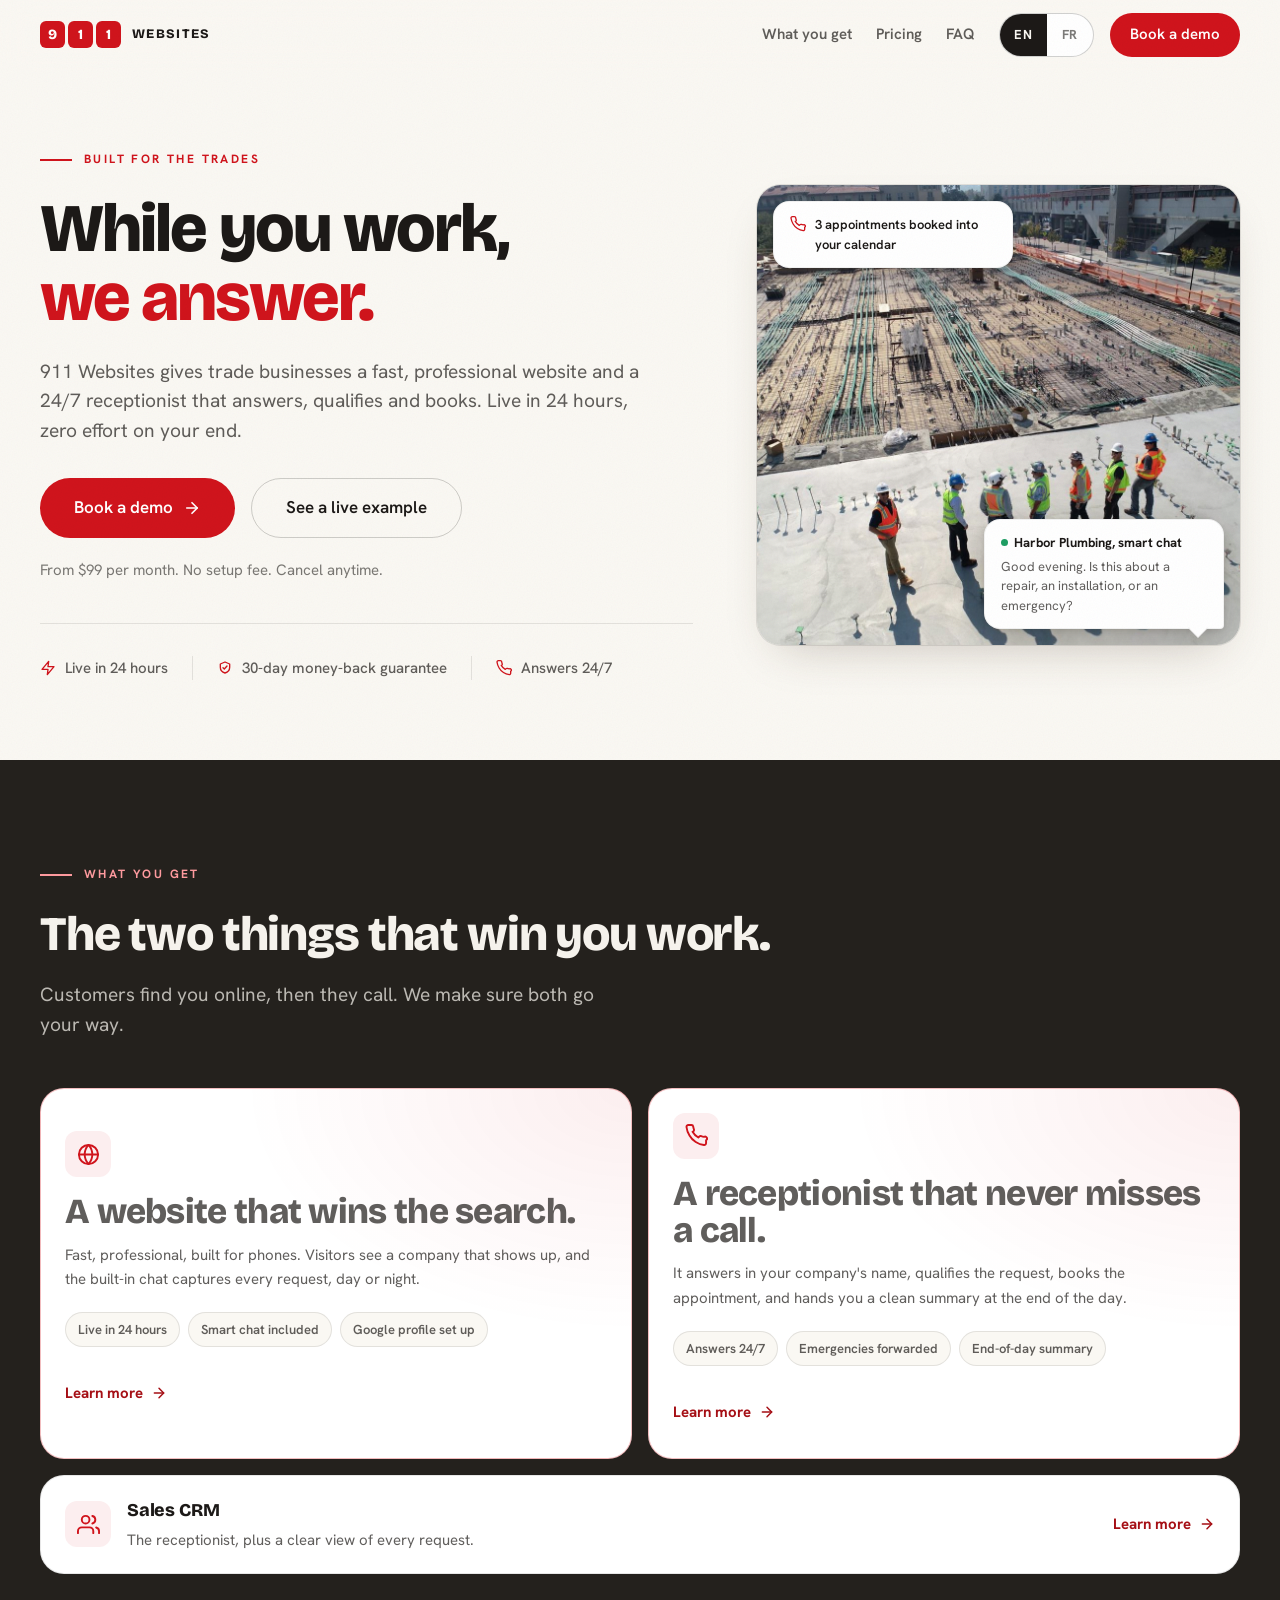
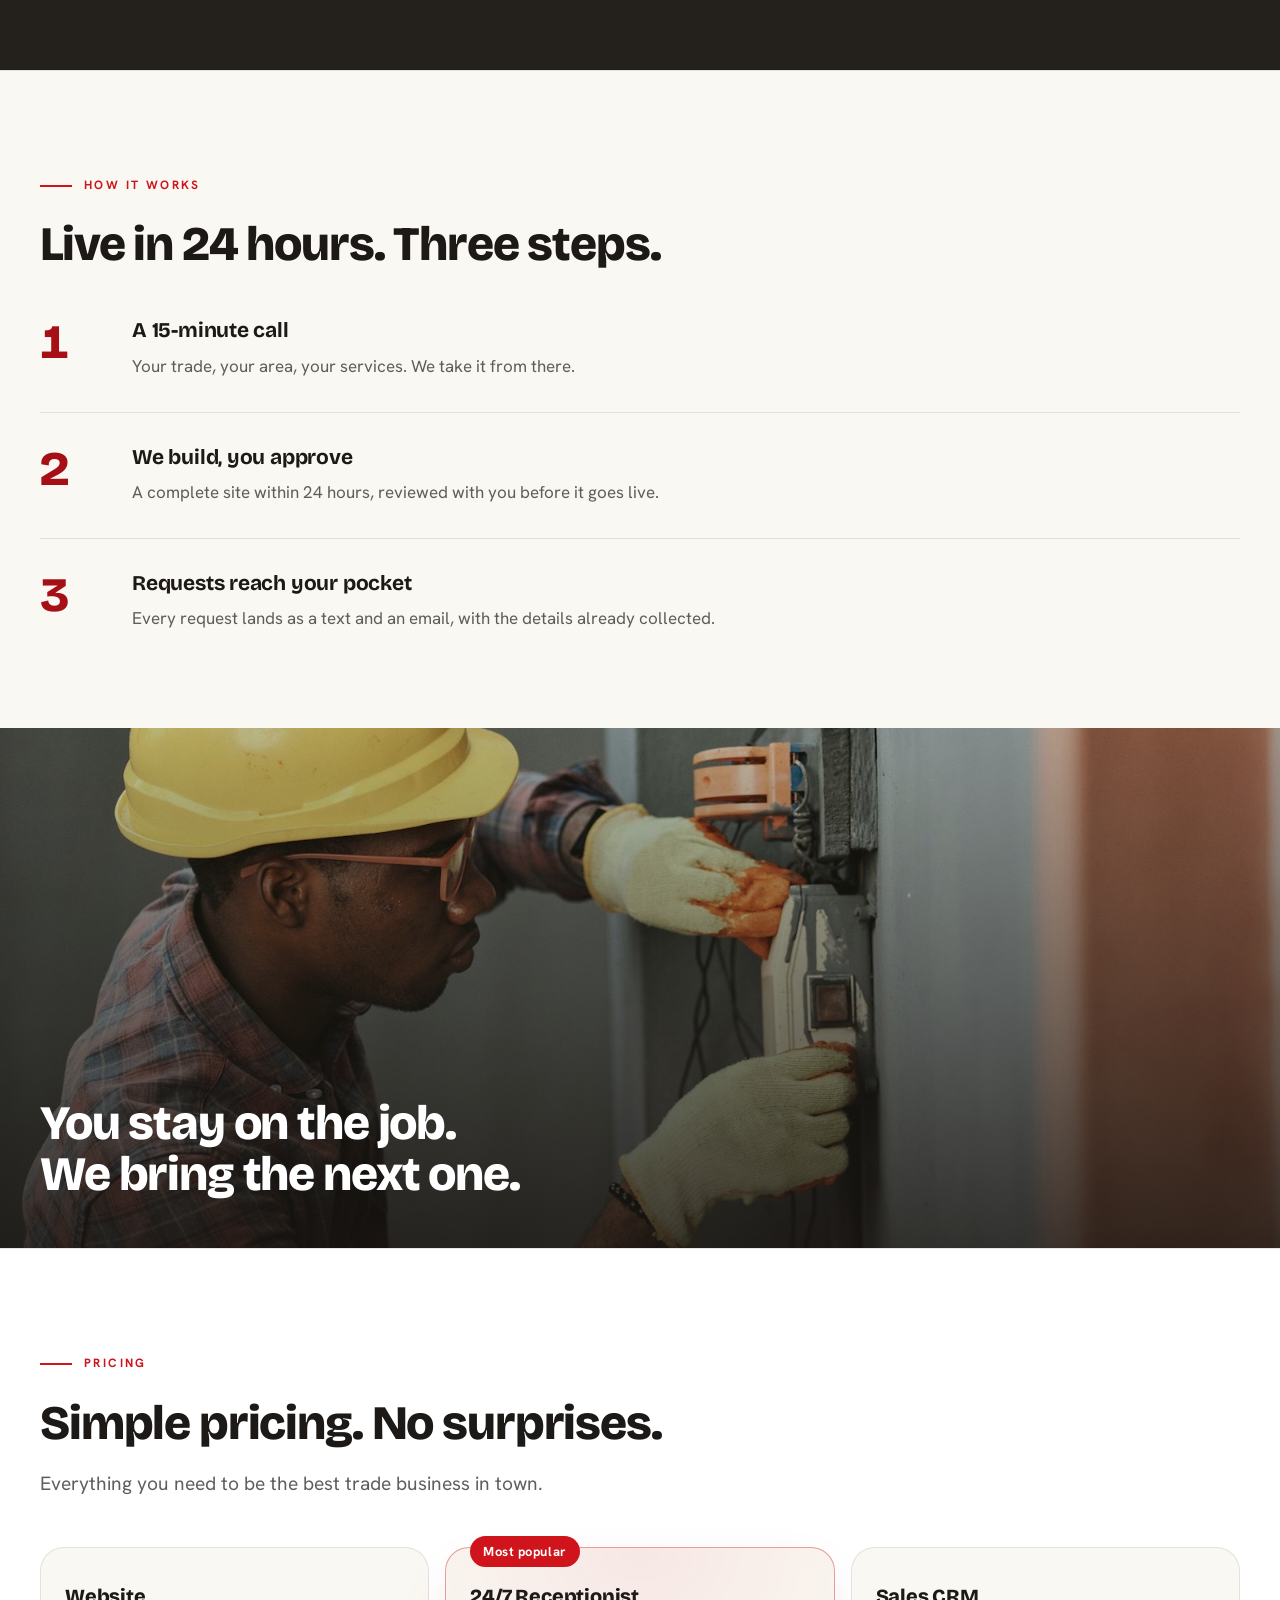
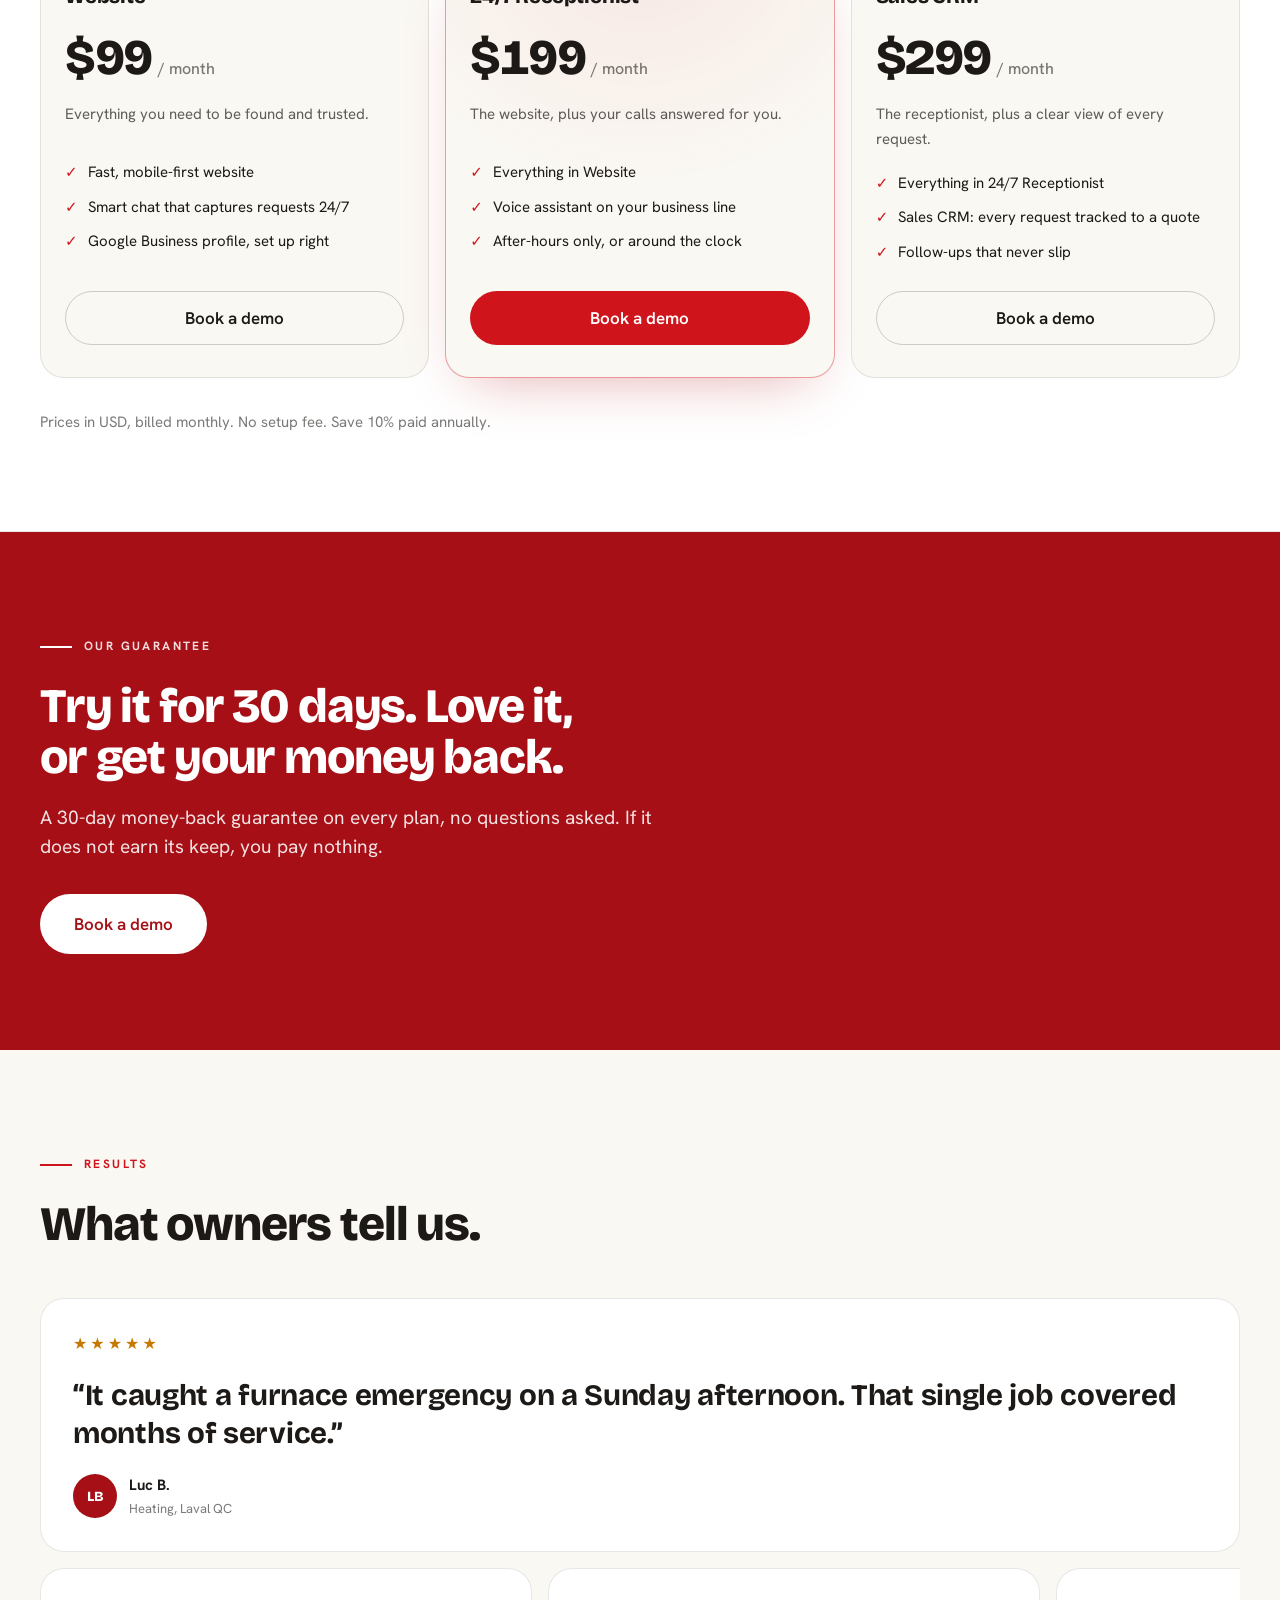
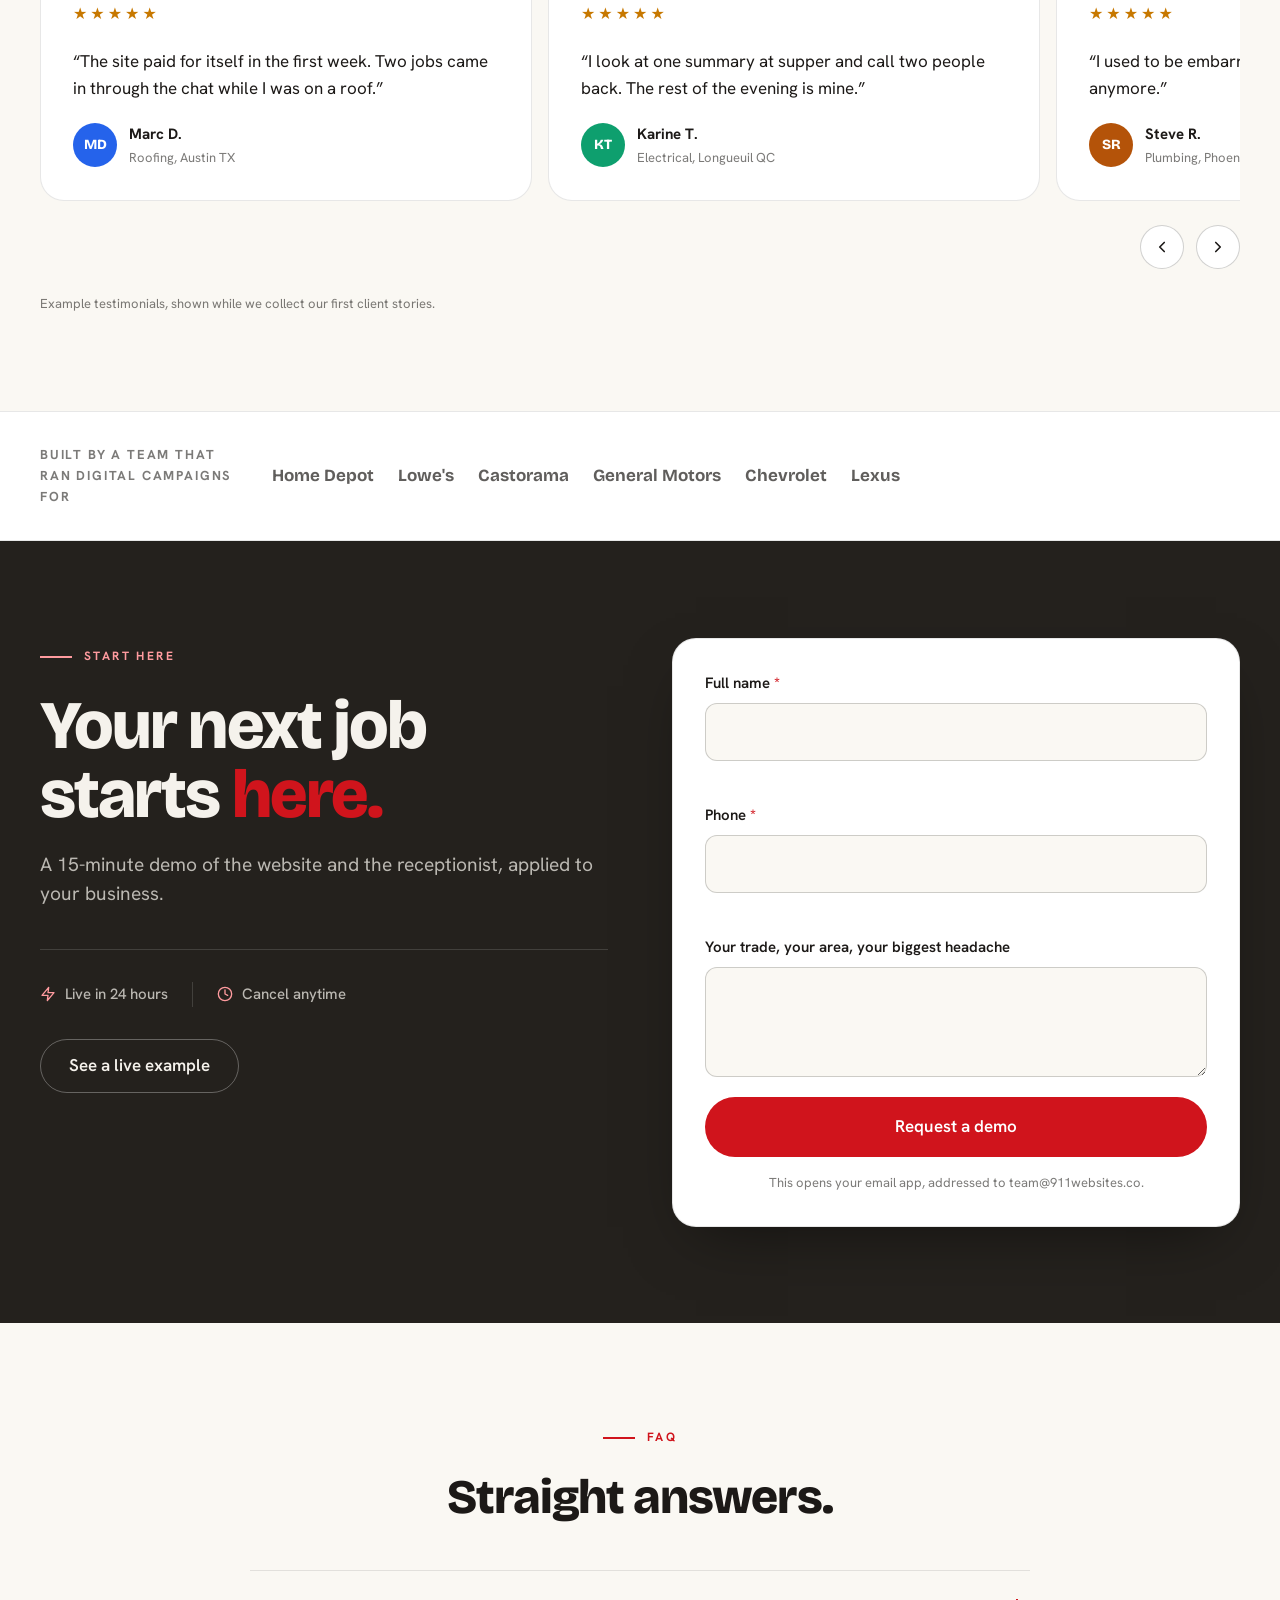
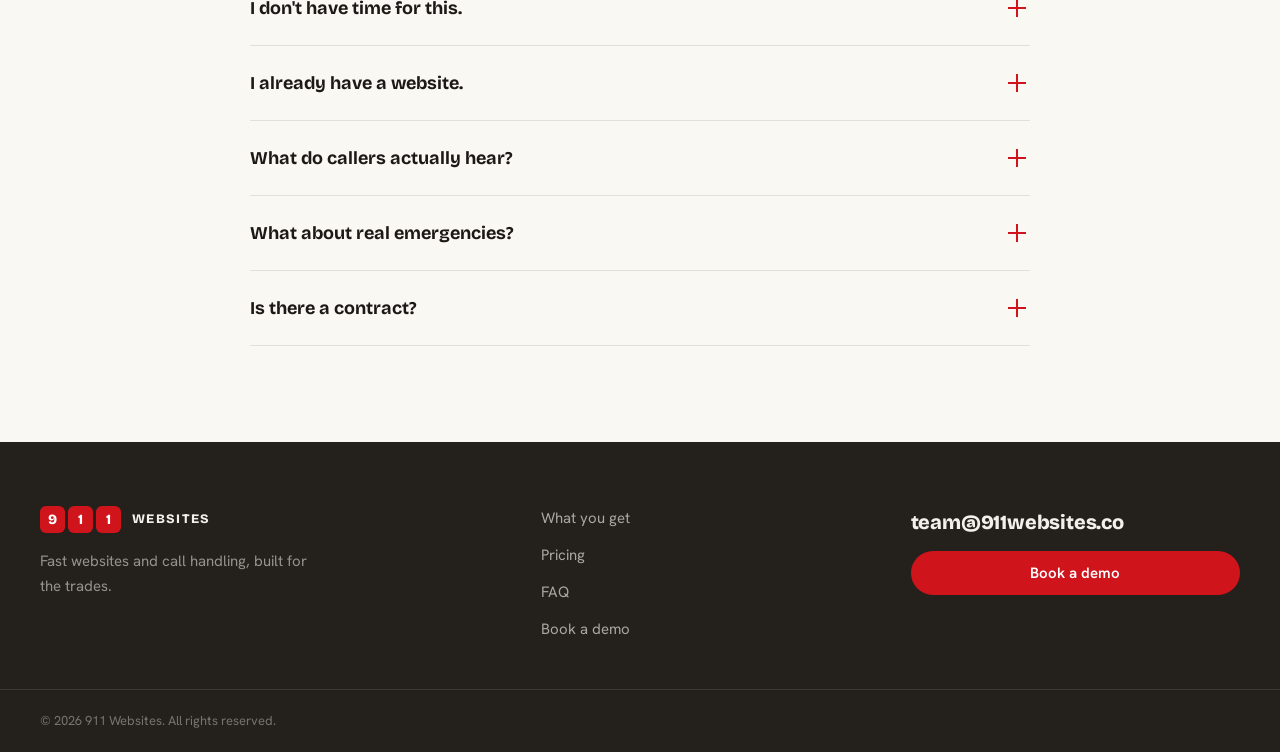
==== index.html @ 6e703833 "Pass v3: shared grid on sub-pages, testimonial carousel, hero polish - Sub-pages aligned on the home" ====
<!DOCTYPE html>
<html lang="en">
<head>
  <meta charset="UTF-8" />
  <meta name="viewport" content="width=device-width, initial-scale=1.0" />
  <title data-i18n="h.meta.title">911 Websites: websites and a 24/7 receptionist for the trades</title>
  <meta name="description" data-i18n-content="h.meta.desc" content="Fast, professional websites and a 24/7 receptionist that answers, qualifies and books, built for trade businesses. Live in 24 hours, from $99 per month." />
  <meta name="theme-color" content="#FAF8F3" />

  <meta property="og:title" content="911 Websites: websites and a 24/7 receptionist for the trades" />
  <meta property="og:description" content="Fast, professional websites and a 24/7 receptionist that answers, qualifies and books, built for trade businesses. Live in 24 hours, from $99 per month." />
  <meta property="og:type" content="website" />
  <meta property="og:url" content="https://911websites.co/" /><!-- TODO: confirm domain -->

  <link rel="icon" type="image/svg+xml" href="data:image/svg+xml,%3Csvg xmlns='http://www.w3.org/2000/svg' viewBox='0 0 52 18'%3E%3Crect x='0' y='0' width='15' height='18' rx='4' fill='%23ED1C24'/%3E%3Ctext x='7.5' y='13.5' font-family='Arial Black,Arial' font-size='12' font-weight='900' text-anchor='middle' fill='white'%3E9%3C/text%3E%3Crect x='18.5' y='0' width='15' height='18' rx='4' fill='%23ED1C24'/%3E%3Ctext x='26' y='13.5' font-family='Arial Black,Arial' font-size='12' font-weight='900' text-anchor='middle' fill='white'%3E1%3C/text%3E%3Crect x='37' y='0' width='15' height='18' rx='4' fill='%23ED1C24'/%3E%3Ctext x='44.5' y='13.5' font-family='Arial Black,Arial' font-size='12' font-weight='900' text-anchor='middle' fill='white'%3E1%3C/text%3E%3C/svg%3E" />

  <link rel="preconnect" href="https://fonts.googleapis.com" />
  <link rel="preconnect" href="https://fonts.gstatic.com" crossorigin />
  <link href="https://fonts.googleapis.com/css2?family=Bricolage+Grotesque:opsz,wght@12..96,700;12..96,800&family=Hanken+Grotesk:wght@400;500;600;700&display=swap" rel="stylesheet" />
  <link rel="stylesheet" href="assets/css/styles.css?v=4" />
</head>
<body data-page="home">

  <a href="#main" class="skip" data-i18n="c.skip">Skip to content</a>

  <header class="nav" id="nav" role="banner">
    <div class="nav__inner wrap">
      <a href="/" class="logo" aria-label="911 Websites">
        <span class="logo__sq-group" aria-hidden="true">
          <span class="logo__sq">9</span><span class="logo__sq">1</span><span class="logo__sq">1</span>
        </span>
        <span class="logo__word">Websites</span>
      </a>

      <button class="nav__burger" id="burger" aria-label="Menu" aria-expanded="false" aria-controls="navLinks">
        <span></span><span></span><span></span>
      </button>

      <nav class="nav__links" id="navLinks" aria-label="Primary">
        <a href="#pillars" data-i18n="h.pillars.kicker">What you get</a>
        <a href="#pricing" data-i18n="c.nav.pricing">Pricing</a>
        <a href="#faq" data-i18n="c.nav.faq">FAQ</a>
      </nav>

      <div class="lang" role="group" aria-label="Language">
        <button type="button" data-lang="en" aria-pressed="true">EN</button>
        <button type="button" data-lang="fr" aria-pressed="false">FR</button>
      </div>

      <a href="#contact" class="btn btn--primary btn--nav nav__cta" data-i18n="c.cta.demo">Book a demo</a>
    </div>
  </header>

  <main id="main">

    <!-- HERO: both pillars in one promise -->
    <section class="hero" aria-labelledby="hero-title">
      <div class="wrap hero__grid">
        <div class="hero__copy" data-reveal>
          <p class="kicker" data-i18n="h.hero.kicker">Built for the trades</p>
          <h1 class="display hero__title" id="hero-title" data-i18n-html="h.hero.title">While you work, <span class="accent">we answer.</span></h1>
          <p class="lead hero__lead" data-i18n="h.hero.sub">911 Websites gives trade businesses a fast, professional website and a 24/7 receptionist that answers, qualifies and books. Live in 24 hours, zero effort on your end.</p>
          <div class="hero__actions">
            <a href="#contact" class="btn btn--primary btn--lg">
              <span data-i18n="c.cta.demo">Book a demo</span>
              <svg class="btn__arrow" viewBox="0 0 24 24" fill="none" stroke="currentColor" stroke-width="2.2" stroke-linecap="round" stroke-linejoin="round" aria-hidden="true"><line x1="5" y1="12" x2="19" y2="12"/><polyline points="12 5 19 12 12 19"/></svg>
            </a>
            <a href="/demo" class="btn btn--ghost btn--lg" data-i18n="c.cta.example">See a live example</a>
          </div>
          <p class="hero__micro" data-i18n="a.hero.micro">From $99 per month. No setup fee. Cancel anytime.</p>

          <ul class="trust" aria-label="Guarantees">
            <li>
              <svg viewBox="0 0 24 24" fill="none" stroke="currentColor" stroke-width="2" stroke-linecap="round" stroke-linejoin="round" aria-hidden="true"><polygon points="13 2 3 14 12 14 11 22 21 10 12 10 13 2"/></svg>
              <span data-i18n="c.trust.1">Live in 24 hours</span>
            </li>
            <li>
              <svg viewBox="0 0 24 24" fill="none" stroke="currentColor" stroke-width="2" stroke-linecap="round" stroke-linejoin="round" aria-hidden="true"><path d="M12 3l7 3v5c0 4-3 7.5-7 8.5C8 18.5 5 15 5 11V6z"/><path d="M9 11.5l2 2 4-4.5"/></svg>
              <span data-i18n="c.trust.2">30-day money-back guarantee</span>
            </li>
            <li>
              <svg viewBox="0 0 24 24" fill="none" stroke="currentColor" stroke-width="2" stroke-linecap="round" stroke-linejoin="round" aria-hidden="true"><path d="M22 16.9v3a2 2 0 0 1-2.2 2 19.8 19.8 0 0 1-8.6-3.1A19.5 19.5 0 0 1 4.7 12 19.8 19.8 0 0 1 1.6 3.4 2 2 0 0 1 3.6 1h3a2 2 0 0 1 2 1.7 12.8 12.8 0 0 0 .7 2.8 2 2 0 0 1-.5 2.1L7.9 8.1a16 16 0 0 0 6 6l1-1a2 2 0 0 1 2.1-.4 12.8 12.8 0 0 0 2.8.7A2 2 0 0 1 22 16.9z"/></svg>
              <span data-i18n="a.sol.f.c1">Answers 24/7</span>
            </li>
          </ul>
        </div>

        <!-- Photo visual: a tradesperson at work, both pillars overlaid
             (call card = receptionist, chat bubble = website capture) -->
        <aside class="hero-visual" data-reveal aria-label="A tradesperson at work while calls and web requests are handled automatically">
          <img src="assets/img/crew.jpg" alt="A trade crew reviewing work together on a job site" data-niche-img data-i18n-alt="h.hero.imgalt" />
          <div class="float-card float-card--call" aria-hidden="true">
            <svg viewBox="0 0 24 24" fill="none" stroke="currentColor" stroke-width="2" stroke-linecap="round" stroke-linejoin="round"><path d="M22 16.9v3a2 2 0 0 1-2.2 2 19.8 19.8 0 0 1-8.6-3.1A19.5 19.5 0 0 1 4.7 12 19.8 19.8 0 0 1 1.6 3.4 2 2 0 0 1 3.6 1h3a2 2 0 0 1 2 1.7 12.8 12.8 0 0 0 .7 2.8 2 2 0 0 1-.5 2.1L7.9 8.1a16 16 0 0 0 6 6l1-1a2 2 0 0 1 2.1-.4 12.8 12.8 0 0 0 2.8.7A2 2 0 0 1 22 16.9z"/></svg>
            <span data-i18n="b.digest.r2">3 appointments booked into your calendar</span>
          </div>
          <div class="float-card float-card--chat" aria-hidden="true">
            <span class="who">
              <span class="live-dot"></span>
              <span data-i18n="a.chat.who">Harbor Plumbing, smart chat</span>
            </span>
            <span data-i18n="a.chat.m1">Good evening. Is this about a repair, an installation, or an emergency?</span>
          </div>
        </aside>
      </div>
    </section>

    <!-- THE PILLARS (slate block) -->
    <section class="section section--dark" id="pillars" aria-labelledby="pillars-title" data-reveal>
      <div class="wrap">
        <div class="section__head">
          <p class="kicker" data-i18n="h.pillars.kicker">What you get</p>
          <h2 class="h2" id="pillars-title" data-i18n="h.pillars.title">The two things that win you work.</h2>
          <p class="lead" data-i18n="h.pillars.lead">Customers find you online, then they call. We make sure both go your way.</p>
        </div>
        <div class="pillars stagger">
          <article class="tile tile--feature">
            <span class="tile__ico" aria-hidden="true">
              <svg viewBox="0 0 24 24" fill="none" stroke="currentColor" stroke-width="2" stroke-linecap="round" stroke-linejoin="round"><circle cx="12" cy="12" r="10"/><line x1="2" y1="12" x2="22" y2="12"/><path d="M12 2a15.3 15.3 0 0 1 4 10 15.3 15.3 0 0 1-4 10 15.3 15.3 0 0 1-4-10 15.3 15.3 0 0 1 4-10z"/></svg>
            </span>
            <p class="tile__big" data-i18n="h.p1.title">A website that wins the search.</p>
            <p data-i18n="h.p1.desc">Fast, professional, built for phones. Visitors see a company that shows up, and the built-in chat captures every request, day or night.</p>
            <div class="tile__chips">
              <span class="minichip" data-i18n="c.trust.1">Live in 24 hours</span>
              <span class="minichip" data-i18n="h.p1.c2">Smart chat included</span>
              <span class="minichip" data-i18n="h.p1.c3">Google profile set up</span>
            </div>
            <a href="/website" class="pillar__link">
              <span data-i18n="h.p.more">Learn more</span>
              <svg viewBox="0 0 24 24" fill="none" stroke="currentColor" stroke-width="2.2" stroke-linecap="round" stroke-linejoin="round" aria-hidden="true"><line x1="5" y1="12" x2="19" y2="12"/><polyline points="12 5 19 12 12 19"/></svg>
            </a>
          </article>

          <article class="tile tile--feature">
            <span class="tile__ico" aria-hidden="true">
              <svg viewBox="0 0 24 24" fill="none" stroke="currentColor" stroke-width="2" stroke-linecap="round" stroke-linejoin="round"><path d="M22 16.9v3a2 2 0 0 1-2.2 2 19.8 19.8 0 0 1-8.6-3.1A19.5 19.5 0 0 1 4.7 12 19.8 19.8 0 0 1 1.6 3.4 2 2 0 0 1 3.6 1h3a2 2 0 0 1 2 1.7 12.8 12.8 0 0 0 .7 2.8 2 2 0 0 1-.5 2.1L7.9 8.1a16 16 0 0 0 6 6l1-1a2 2 0 0 1 2.1-.4 12.8 12.8 0 0 0 2.8.7A2 2 0 0 1 22 16.9z"/></svg>
            </span>
            <p class="tile__big" data-i18n="h.p2.title">A receptionist that never misses a call.</p>
            <p data-i18n="h.p2.desc">It answers in your company's name, qualifies the request, books the appointment, and hands you a clean summary at the end of the day.</p>
            <div class="tile__chips">
              <span class="minichip" data-i18n="a.sol.f.c1">Answers 24/7</span>
              <span class="minichip" data-i18n="h.p2.c2">Emergencies forwarded</span>
              <span class="minichip" data-i18n="h.p2.c3">End-of-day summary</span>
            </div>
            <a href="/reception" class="pillar__link">
              <span data-i18n="h.p.more">Learn more</span>
              <svg viewBox="0 0 24 24" fill="none" stroke="currentColor" stroke-width="2.2" stroke-linecap="round" stroke-linejoin="round" aria-hidden="true"><line x1="5" y1="12" x2="19" y2="12"/><polyline points="12 5 19 12 12 19"/></svg>
            </a>
          </article>

        </div>

        <!-- Sales CRM: an extension of the two pillars, not a third one -->
        <a href="/crm" class="pillar-mini">
          <span class="tile__ico" aria-hidden="true">
            <svg viewBox="0 0 24 24" fill="none" stroke="currentColor" stroke-width="2" stroke-linecap="round" stroke-linejoin="round"><path d="M17 21v-2a4 4 0 0 0-4-4H5a4 4 0 0 0-4 4v2"/><circle cx="9" cy="7" r="4"/><path d="M23 21v-2a4 4 0 0 0-3-3.9"/><path d="M16 3.1a4 4 0 0 1 0 7.8"/></svg>
          </span>
          <span class="pillar-mini__body">
            <span class="pillar-mini__t" data-i18n="c.plan3.name">Sales CRM</span>
            <span class="pillar-mini__s" data-i18n="c.plan3.desc">The receptionist, plus a clear view of every request.</span>
          </span>
          <span class="pillar__link" style="margin-top: 0;">
            <span data-i18n="h.p.more">Learn more</span>
            <svg viewBox="0 0 24 24" fill="none" stroke="currentColor" stroke-width="2.2" stroke-linecap="round" stroke-linejoin="round" aria-hidden="true"><line x1="5" y1="12" x2="19" y2="12"/><polyline points="12 5 19 12 12 19"/></svg>
          </span>
        </a>
      </div>
    </section>

    <!-- HOW -->
    <section class="section section--seam" id="how" aria-labelledby="how-title" data-reveal>
      <div class="wrap">
        <div class="section__head">
          <p class="kicker" data-i18n="a.how.kicker">How it works</p>
          <h2 class="h2" id="how-title" data-i18n="a.how.title">Live in 24 hours. Three steps.</h2>
        </div>
        <ol class="steps stagger">
          <li class="step">
            <span class="step__n" aria-hidden="true">1</span>
            <div>
              <h3 class="h3" data-i18n="a.how.1.title">A 15-minute call</h3>
              <p data-i18n="a.how.1.desc">Your trade, your area, your services. We take it from there.</p>
            </div>
          </li>
          <li class="step">
            <span class="step__n" aria-hidden="true">2</span>
            <div>
              <h3 class="h3" data-i18n="a.how.2.title">We build, you approve</h3>
              <p data-i18n="a.how.2.desc">A complete site within 24 hours, reviewed with you before it goes live.</p>
            </div>
          </li>
          <li class="step">
            <span class="step__n" aria-hidden="true">3</span>
            <div>
              <h3 class="h3" data-i18n="a.how.3.title">Requests reach your pocket</h3>
              <p data-i18n="a.how.3.desc">Every request lands as a text and an email, with the details already collected.</p>
            </div>
          </li>
        </ol>
      </div>
    </section>

    <!-- IMAGE BREAK -->
    <section class="imgbreak" aria-label="Electrician at work, hands busy">
      <img src="assets/img/electrician.jpg" alt="An electrician working on a panel with both hands busy" loading="lazy" />
      <div class="wrap">
        <h2 class="h2" data-i18n="h.break">You stay on the job. We bring the next one.</h2>
      </div>
    </section>

    <!-- PRICING (24/7 Receptionist featured on the home) -->
    <section class="section section--white" id="pricing" aria-labelledby="pricing-title" data-reveal>
      <div class="wrap">
        <div class="section__head">
          <p class="kicker" data-i18n="c.pricing.kicker">Pricing</p>
          <h2 class="h2" id="pricing-title" data-i18n="c.pricing.title">Simple pricing. No surprises.</h2>
          <p class="lead" data-i18n-html="c.pricing.sub">Everything you need to be the best <span data-niche-token="town">trade business</span> in town.</p>
        </div>

        <div class="plans stagger">
          <article class="plan" aria-label="Website plan">
            <h3 class="plan__name" data-i18n="c.plan1.name">Website</h3>
            <div class="plan__price">$99<span data-i18n="c.per">/ month</span></div>
            <p class="plan__desc" data-i18n="c.plan1.desc">Everything you need to be found and trusted.</p>
            <ul class="plan__features">
              <li data-i18n="c.plan1.f1">Fast, mobile-first website</li>
              <li data-i18n="c.plan1.f2">Smart chat that captures requests 24/7</li>
              <li data-i18n="c.plan1.f3">Google Business profile, set up right</li>
            </ul>
            <a href="#contact" class="btn btn--ghost btn--full" data-i18n="c.cta.demo">Book a demo</a>
          </article>

          <article class="plan plan--featured" aria-label="24/7 Receptionist plan, most popular">
            <span class="badge" data-i18n="c.badge.popular">Most popular</span>
            <h3 class="plan__name" data-i18n="c.plan2.name">24/7 Receptionist</h3>
            <div class="plan__price">$199<span data-i18n="c.per">/ month</span></div>
            <p class="plan__desc" data-i18n="c.plan2.desc">The website, plus your calls answered for you.</p>
            <ul class="plan__features">
              <li data-i18n="c.plan2.f1">Everything in Website</li>
              <li data-i18n="c.plan2.f2">Voice assistant on your business line</li>
              <li data-i18n="c.plan2.f3">After-hours only, or around the clock</li>
            </ul>
            <a href="#contact" class="btn btn--primary btn--full" data-i18n="c.cta.demo">Book a demo</a>
          </article>

          <article class="plan" aria-label="Sales CRM plan">
            <h3 class="plan__name" data-i18n="c.plan3.name">Sales CRM</h3>
            <div class="plan__price">$299<span data-i18n="c.per">/ month</span></div>
            <p class="plan__desc" data-i18n="c.plan3.desc">The receptionist, plus a clear view of every request.</p>
            <ul class="plan__features">
              <li data-i18n="c.plan3.f1">Everything in 24/7 Receptionist</li>
              <li data-i18n="c.plan3.f2">Sales CRM: every request tracked to a quote</li>
              <li data-i18n="c.plan3.f3">Follow-ups that never slip</li>
            </ul>
            <a href="#contact" class="btn btn--ghost btn--full" data-i18n="c.cta.demo">Book a demo</a>
          </article>
        </div>

        <p class="pricing__note" data-i18n="c.pricing.note">Prices in USD, billed monthly. No setup fee. Save 10% paid annually.</p>
      </div>
    </section>

    <!-- GUARANTEE BAND -->
    <section class="section guarantee" aria-labelledby="guar-title" data-reveal>
      <div class="wrap">
        <p class="kicker" data-i18n="c.guar.kicker">Our guarantee</p>
        <h2 class="h2" id="guar-title" data-i18n="c.guar.title">Try it for 30 days. Love it, or get your money back.</h2>
        <p class="guarantee__sub" data-i18n="c.guar.sub">A 30-day money-back guarantee on every plan, no questions asked. If it does not earn its keep, you pay nothing.</p>
        <a href="#contact" class="btn btn--on-red btn--lg" data-i18n="c.cta.demo">Book a demo</a>
      </div>
    </section>

    <!-- PROOF (mixed: both pillars) -->
    <section class="section" id="proof" aria-labelledby="proof-title" data-reveal>
      <div class="wrap">
        <div class="section__head">
          <p class="kicker" data-i18n="c.proof.kicker">Results</p>
          <h2 class="h2" id="proof-title" data-i18n="c.proof.title">What owners tell us.</h2>
        </div>
        <!-- Featured testimonial -->
        <article class="quote quote--feature proof-feature" data-reveal>
          <div class="quote__stars" aria-label="5 out of 5 stars">★★★★★</div>
          <p class="quote__text" data-i18n="b.q1.text">“It caught a furnace emergency on a Sunday afternoon. That single job covered months of service.”</p>
          <div class="quote__by">
            <span class="quote__avatar" style="--av:#A50F15;" aria-hidden="true">LB</span>
            <div>
              <p class="quote__name" data-i18n="b.q1.name">Luc B.</p>
              <p class="quote__role" data-i18n="b.q1.role">Heating, Laval QC</p>
            </div>
          </div>
        </article>

        <!-- The rest: sober carousel (desktop + mobile) -->
        <div class="carousel">
          <div class="carousel__track stagger">
            <article class="quote">
              <div class="quote__stars" aria-label="5 out of 5 stars">★★★★★</div>
              <p class="quote__text" data-i18n="a.q1.text">“The site paid for itself in the first week. Two jobs came in through the chat while I was on a roof.”</p>
              <div class="quote__by">
                <span class="quote__avatar" style="--av:#2563EB;" aria-hidden="true">MD</span>
                <div>
                  <p class="quote__name" data-i18n="a.q1.name">Marc D.</p>
                  <p class="quote__role" data-i18n="a.q1.role">Roofing, Austin TX</p>
                </div>
              </div>
            </article>
            <article class="quote">
              <div class="quote__stars" aria-label="5 out of 5 stars">★★★★★</div>
              <p class="quote__text" data-i18n="b.q2.text">“I look at one summary at supper and call two people back. The rest of the evening is mine.”</p>
              <div class="quote__by">
                <span class="quote__avatar" style="--av:#0E9F6E;" aria-hidden="true">KT</span>
                <div>
                  <p class="quote__name" data-i18n="b.q2.name">Karine T.</p>
                  <p class="quote__role" data-i18n="b.q2.role">Electrical, Longueuil QC</p>
                </div>
              </div>
            </article>
            <article class="quote">
              <div class="quote__stars" aria-label="5 out of 5 stars">★★★★★</div>
              <p class="quote__text" data-i18n="a.q2.text">“I used to be embarrassed to say ‘just Google us’. Not anymore.”</p>
              <div class="quote__by">
                <span class="quote__avatar" style="--av:#B45309;" aria-hidden="true">SR</span>
                <div>
                  <p class="quote__name" data-i18n="a.q2.name">Steve R.</p>
                  <p class="quote__role" data-i18n="a.q2.role">Plumbing, Phoenix AZ</p>
                </div>
              </div>
            </article>
          </div>
          <div class="carousel__nav">
            <button class="carousel__btn carousel__btn--prev" type="button" aria-label="Previous testimonial" data-i18n-aria="c.car.prev">
              <svg viewBox="0 0 24 24" fill="none" stroke="currentColor" stroke-width="2.2" stroke-linecap="round" stroke-linejoin="round" aria-hidden="true"><polyline points="15 18 9 12 15 6"/></svg>
            </button>
            <button class="carousel__btn carousel__btn--next" type="button" aria-label="Next testimonial" data-i18n-aria="c.car.next">
              <svg viewBox="0 0 24 24" fill="none" stroke="currentColor" stroke-width="2.2" stroke-linecap="round" stroke-linejoin="round" aria-hidden="true"><polyline points="9 18 15 12 9 6"/></svg>
            </button>
          </div>
        </div>
        <p class="proof__note" data-i18n="c.proof.note">Example testimonials, shown while we collect our first client stories.</p>
      </div>
    </section>

    <!-- CREDIBILITY (founder pedigree, text only, no logos) -->
    <section class="cred" aria-label="Team experience" data-reveal>
      <div class="wrap cred__inner">
        <p class="cred__label" data-i18n="c.cred.label">Built by a team that ran digital campaigns for</p>
        <ul class="cred__names">
          <li>Home Depot</li>
          <li>Lowe's</li>
          <li>Castorama</li>
          <li>General Motors</li>
          <li>Chevrolet</li>
          <li>Lexus</li>
        </ul>
      </div>
    </section>

    <!-- CONTACT (slate block) -->
    <section class="section contact section--dark" id="contact" aria-labelledby="contact-title" data-reveal>
      <div class="wrap contact__grid">
        <div class="contact__pitch">
          <p class="kicker" data-i18n="a.contact.kicker">Start here</p>
          <h2 class="display" id="contact-title" data-i18n-html="h.contact.title">Your next job starts <span class="accent">here.</span></h2>
          <p class="lead" data-i18n="h.contact.lead">A 15-minute demo of the website and the receptionist, applied to your business.</p>
          <ul class="trust" aria-label="Guarantees">
            <li>
              <svg viewBox="0 0 24 24" fill="none" stroke="currentColor" stroke-width="2" stroke-linecap="round" stroke-linejoin="round" aria-hidden="true"><polygon points="13 2 3 14 12 14 11 22 21 10 12 10 13 2"/></svg>
              <span data-i18n="c.trust.1">Live in 24 hours</span>
            </li>
            <li>
              <svg viewBox="0 0 24 24" fill="none" stroke="currentColor" stroke-width="2" stroke-linecap="round" stroke-linejoin="round" aria-hidden="true"><circle cx="12" cy="12" r="10"/><polyline points="12 6 12 12 16 14"/></svg>
              <span data-i18n="c.trust.3">Cancel anytime</span>
            </li>
          </ul>
          <a href="/demo" class="btn btn--ghost" style="margin-top: var(--s8);" data-i18n="c.cta.example">See a live example</a>
        </div>

        <form class="form" id="demoForm" data-subject-key="h.form.subject" novalidate aria-label="Demo request">
          <div class="field">
            <label for="name"><span data-i18n="c.form.name">Full name</span> <span class="req" aria-hidden="true">*</span></label>
            <input type="text" id="name" name="name" required autocomplete="name" aria-required="true" aria-describedby="e-name" />
            <span class="field__err" id="e-name" role="alert" aria-live="polite"></span>
          </div>
          <div class="field">
            <label for="phone"><span data-i18n="c.form.phone">Phone</span> <span class="req" aria-hidden="true">*</span></label>
            <input type="tel" id="phone" name="phone" required autocomplete="tel" aria-required="true" aria-describedby="e-phone" />
            <span class="field__err" id="e-phone" role="alert" aria-live="polite"></span>
          </div>
          <div class="field">
            <label for="message" data-i18n="c.form.msg">Your trade, your area, your biggest headache</label>
            <textarea id="message" name="message"></textarea>
          </div>
          <button type="submit" class="btn btn--primary btn--full btn--lg" data-i18n="c.form.send">Request a demo</button>
          <p class="form__hint" data-i18n="c.form.hint">This opens your email app, addressed to team@911websites.co.</p>
        </form>
      </div>
    </section>

    <!-- FAQ (mixed, below the CTA) -->
    <section class="section" id="faq" aria-labelledby="faq-title" data-reveal>
      <div class="wrap faq">
        <div class="faq__head">
          <p class="kicker" data-i18n="c.nav.faq">FAQ</p>
          <h2 class="h2" id="faq-title" data-i18n="a.faq.title">Straight answers.</h2>
        </div>
        <div class="qa">
          <button class="qa__q" aria-expanded="false" aria-controls="qa1"><span data-i18n="a.f1.q">I don't have time for this.</span><span class="qa__icon" aria-hidden="true"></span></button>
          <div class="qa__a" id="qa1" hidden><p data-i18n="a.f1.a">That is the point. One 15-minute call, then we build. You review the result and we go live within 24 hours.</p></div>
        </div>
        <div class="qa">
          <button class="qa__q" aria-expanded="false" aria-controls="qa2"><span data-i18n="a.f2.q">I already have a website.</span><span class="qa__icon" aria-hidden="true"></span></button>
          <div class="qa__a" id="qa2" hidden><p data-i18n="a.f2.a">We rebuild it properly and migrate your domain. Nothing goes offline and nothing gets lost.</p></div>
        </div>
        <div class="qa">
          <button class="qa__q" aria-expanded="false" aria-controls="qa3"><span data-i18n="b.f1.q">What do callers actually hear?</span><span class="qa__icon" aria-hidden="true"></span></button>
          <div class="qa__a" id="qa3" hidden><p data-i18n="b.f1.a">A courteous, natural voice that answers in your company's name, asks what is going on and records the details, the way a good receptionist would. It is an assistant configured for your trade; most callers simply explain their problem.</p></div>
        </div>
        <div class="qa">
          <button class="qa__q" aria-expanded="false" aria-controls="qa4"><span data-i18n="b.f2.q">What about real emergencies?</span><span class="qa__icon" aria-hidden="true"></span></button>
          <div class="qa__a" id="qa4" hidden><p data-i18n="b.f2.a">You define the rules. Anything you flag as urgent is forwarded to your cell immediately. Everything else waits in the summary.</p></div>
        </div>
        <div class="qa">
          <button class="qa__q" aria-expanded="false" aria-controls="qa5"><span data-i18n="a.f5.q">Is there a contract?</span><span class="qa__icon" aria-hidden="true"></span></button>
          <div class="qa__a" id="qa5" hidden><p data-i18n="a.f5.a">Month to month. If the site does not earn its keep, cancel anytime.</p></div>
        </div>
      </div>
    </section>

  </main>

  <footer class="footer" role="contentinfo">
    <div class="wrap footer__top">
      <div class="footer__brand">
        <a href="/" class="logo" aria-label="911 Websites">
          <span class="logo__sq-group" aria-hidden="true">
            <span class="logo__sq">9</span><span class="logo__sq">1</span><span class="logo__sq">1</span>
          </span>
          <span class="logo__word">Websites</span>
        </a>
        <p data-i18n="c.footer.tag">Fast websites and call handling, built for the trades.</p>
      </div>
      <nav class="footer__nav" aria-label="Footer">
        <a href="#pillars" data-i18n="h.pillars.kicker">What you get</a>
        <a href="#pricing" data-i18n="c.nav.pricing">Pricing</a>
        <a href="#faq" data-i18n="c.nav.faq">FAQ</a>
        <a href="#contact" data-i18n="c.cta.demo">Book a demo</a>
      </nav>
      <div class="footer__contact">
        <a href="mailto:team@911websites.co" class="footer__mail">team@911websites.co</a>
        <a href="#contact" class="btn btn--primary btn--nav" data-i18n="c.cta.demo">Book a demo</a>
      </div>
    </div>
    <div class="footer__bottom">
      <div class="wrap">
        <p>&copy; <span data-year>2026</span> 911 Websites. <span data-i18n="c.footer.rights">All rights reserved.</span></p>
      </div>
    </div>
  </footer>

  <script src="assets/js/i18n.js?v=4"></script>
  <script src="assets/js/main.js?v=4"></script>
</body>
</html>
---- assets/css/styles.css ----
/* ═══════════════════════════════════════════════════════════
   911 WEBSITES - design system (light, warm, craftsman)
   Paper base, ink text, one deep red accent. Dark only where it
   works: photos, the guarantee band, slate blocks, the footer.

   SECTION CONTRACT (locked - reflow content, not the grid):
     <section class="section [section--dark|--white|--seam]" id="...">
       <div class="wrap">
         <div class="section__head"> .kicker + .h2 + .lead </div>
         ...content components...
   Content components: .tile / .tile--feature (cards), .pillars,
   .steps, .imgbreak, .plans, .quote (+ .carousel), .form, .cred.
   All colors/spacing/radii come from the :root tokens below;
   adjust the theme there, never inline.
   Tokens -> Base -> Type -> Components -> Sections -> Breakpoints
═══════════════════════════════════════════════════════════ */

:root {
  /* Surfaces (warm paper, no pure white page bg) */
  --bg:         #FAF8F3;
  --bg-2:       #F2EFE7;
  --surface:    #FFFFFF;
  --surface-2:  #F2EFE7;
  --line:       rgba(28, 25, 20, 0.10);
  --line-2:     rgba(28, 25, 20, 0.20);

  /* Single accent: deep brand red (AA on paper and as button bg) */
  --red:        #D0141C;
  --red-deep:   #A50F15;
  --red-soft:   rgba(208, 20, 28, 0.07);

  /* Ink (tertiary raised to 0.58 for AA on paper) */
  --text:       #1C1917;
  --text-2:     rgba(28, 25, 23, 0.70);
  --text-3:     rgba(28, 25, 23, 0.58);

  /* Dark pockets: one slate for dark sections + footer (centralized) */
  --slate:      #24211D;
  --on-slate:   #F5F2EC;
  --on-slate-2: rgba(245, 242, 236, 0.72);
  --red-on-slate: #FF9B9F;

  /* Type */
  --font-display: 'Bricolage Grotesque', Georgia, serif;
  --font-body:    'Hanken Grotesk', system-ui, sans-serif;

  --fs-display: clamp(2.4rem, 6vw, 4.25rem);
  --fs-h2:      clamp(1.9rem, 4.4vw, 3rem);
  --fs-h3:      1.3125rem;
  --fs-lead:    clamp(1.125rem, 1.5vw, 1.3125rem);
  --fs-body:    1.0625rem;
  --fs-sm:      0.9375rem;
  --fs-xs:      0.8125rem;
  --fs-kicker:  0.75rem;

  /* Spacing */
  --s1: 4px;  --s2: 8px;  --s3: 12px; --s4: 16px; --s5: 20px;
  --s6: 24px; --s8: 32px; --s10: 40px; --s12: 48px; --s16: 64px;
  --s20: 80px; --s24: 96px; --s32: 128px;

  /* Radii (locked scale) */
  --r-xs: 8px;
  --r-sm: 12px;
  --r:    16px;
  --r-lg: 24px;
  --r-pill: 999px;

  /* Shadows (warm-tinted, never pure black) */
  --shadow-lift: 0 20px 50px -22px rgba(60, 42, 24, 0.28), 0 0 0 1px var(--line);
  --shadow-red:  0 22px 55px -26px rgba(180, 18, 24, 0.38);

  /* Motion */
  --ease: cubic-bezier(0.22, 1, 0.36, 1);
  --dur:  0.55s;
  --t:    0.22s ease;

  --nav-h: 70px;
  --maxw: 1240px;
}

/* ── RESET / BASE ──────────────────────────────── */
*, *::before, *::after { box-sizing: border-box; margin: 0; padding: 0; }

html {
  scroll-behavior: smooth;
  -webkit-text-size-adjust: 100%;
  scroll-padding-top: calc(var(--nav-h) + 16px);
}

body {
  font-family: var(--font-body);
  font-size: var(--fs-body);
  line-height: 1.65;
  color: var(--text);
  background: var(--bg);
  -webkit-font-smoothing: antialiased;
  text-rendering: optimizeLegibility;
  overflow-x: hidden;
}

img, svg { display: block; max-width: 100%; }
a { color: inherit; text-decoration: none; }

:focus-visible {
  outline: 2px solid var(--red);
  outline-offset: 3px;
  border-radius: 4px;
}

button { font-family: inherit; cursor: pointer; border: none; background: none; color: inherit; }
ul, ol { list-style: none; }
sup { font-size: 0.5em; vertical-align: super; font-weight: inherit; }

/* Subtle paper grain (click-through) */
body::after {
  content: '';
  position: fixed;
  inset: 0;
  z-index: 2000;
  pointer-events: none;
  opacity: 0.05;
  mix-blend-mode: multiply;
  background-image: url("data:image/svg+xml,%3Csvg xmlns='http://www.w3.org/2000/svg' width='180' height='180'%3E%3Cfilter id='n'%3E%3CfeTurbulence type='fractalNoise' baseFrequency='0.8' numOctaves='3' stitchTiles='stitch'/%3E%3C/filter%3E%3Crect width='100%25' height='100%25' filter='url(%23n)'/%3E%3C/svg%3E");
}

/* ── TYPOGRAPHY ────────────────────────────────── */
.display, .h2 {
  font-family: var(--font-display);
  font-weight: 800;
  letter-spacing: -0.028em;
  line-height: 1.02;
  color: var(--text);
  text-wrap: balance;
}
.display { font-size: var(--fs-display); }
.h2      { font-size: var(--fs-h2); line-height: 1.06; letter-spacing: -0.024em; }
.h3 {
  font-family: var(--font-display);
  font-weight: 700;
  font-size: var(--fs-h3);
  letter-spacing: -0.01em;
  line-height: 1.2;
}

.accent { color: var(--red); }

.lead {
  font-size: var(--fs-lead);
  line-height: 1.55;
  color: var(--text-2);
  max-width: 56ch;
  text-wrap: pretty;
}
.muted { color: var(--text-3); }

/* Kicker: the signature dash is a red rule, not a character */
.kicker {
  display: inline-flex;
  align-items: center;
  gap: 12px;
  font-family: var(--font-body);
  font-size: var(--fs-kicker);
  font-weight: 700;
  letter-spacing: 0.2em;
  text-transform: uppercase;
  color: var(--red);
  margin-bottom: var(--s6);
}
.kicker::before {
  content: '';
  width: 32px;
  height: 2px;
  background: currentColor;
  flex-shrink: 0;
}

/* ── LAYOUT ────────────────────────────────────── */
.wrap {
  width: 100%;
  max-width: var(--maxw);
  margin-inline: auto;
  padding-inline: var(--s5);
}

.section {
  padding-block: clamp(var(--s20), 10vw, var(--s24));
  position: relative;
}
.section--seam { border-top: 1px solid var(--line); }
.section--white { background: var(--surface); border-block: 1px solid var(--line); }
.section__head { max-width: 780px; margin-bottom: var(--s12); }
.section__head .h2 { margin-bottom: var(--s5); }

/* ── REVEAL / STAGGER ──────────────────────────── */
[data-reveal] {
  opacity: 0;
  transform: translateY(26px);
  transition: opacity var(--dur) ease, transform var(--dur) var(--ease);
}
[data-reveal].in { opacity: 1; transform: none; }

.stagger > * {
  opacity: 0;
  transform: translateY(22px);
  transition: opacity var(--dur) ease, transform var(--dur) var(--ease);
  transition-delay: calc(var(--i, 0) * 80ms);
}
[data-reveal].in .stagger > *,
.stagger.in > * { opacity: 1; transform: none; }

/* ── BUTTONS ───────────────────────────────────── */
.btn {
  display: inline-flex;
  align-items: center;
  justify-content: center;
  gap: 10px;
  font-family: var(--font-body);
  font-size: var(--fs-body);
  font-weight: 600;
  line-height: 1;
  border-radius: var(--r-pill);
  padding: 16px 28px;
  min-height: 54px;
  white-space: nowrap;
  transition: background var(--t), color var(--t), transform var(--t), border-color var(--t), box-shadow var(--t);
}
.btn svg { width: 18px; height: 18px; }
.btn--primary {
  background: var(--red);
  color: #FFFFFF;
}
.btn--primary:hover  { background: var(--red-deep); transform: translateY(-2px); box-shadow: var(--shadow-red); }
.btn--primary:active { transform: translateY(0); }
.btn--ghost {
  background: transparent;
  color: var(--text);
  border: 1px solid var(--line-2);
}
.btn--ghost:hover { border-color: var(--text); background: rgba(28, 25, 20, 0.04); }
.btn--on-red {
  background: #FFFFFF;
  color: var(--red-deep);
}
.btn--on-red:hover { background: var(--bg); transform: translateY(-2px); }
.btn--lg { font-size: 1.0625rem; padding: 18px 34px; min-height: 60px; }
.btn--full { width: 100%; }
.btn--nav { min-height: 44px; padding: 11px 20px; font-size: var(--fs-sm); }
.btn__arrow { transition: transform var(--t); }
.btn:hover .btn__arrow { transform: translateX(3px); }

/* ── LOGO ──────────────────────────────────────── */
.logo { display: inline-flex; align-items: center; gap: 11px; flex-shrink: 0; }
.logo__sq-group { display: flex; gap: 3px; }
.logo__sq {
  display: grid;
  place-items: center;
  width: 25px; height: 27px;
  background: var(--red);
  color: #fff;
  font-family: var(--font-display);
  font-weight: 800;
  font-size: 14px;
  border-radius: 6px;
  line-height: 1;
}
.logo__word {
  font-family: var(--font-display);
  font-weight: 800;
  font-size: 13px;
  letter-spacing: 0.1em;
  text-transform: uppercase;
  color: var(--text);
}

/* ── LANGUAGE TOGGLE ───────────────────────────── */
.lang {
  display: inline-flex;
  border: 1px solid var(--line-2);
  border-radius: var(--r-pill);
  overflow: hidden;
  flex-shrink: 0;
  background: var(--surface);
}
.lang button {
  padding: 0 14px;
  min-height: 42px;
  min-width: 46px;
  font-size: var(--fs-xs);
  font-weight: 700;
  letter-spacing: 0.06em;
  color: var(--text-3);
  transition: background var(--t), color var(--t);
}
.lang button:hover { color: var(--text); }
.lang button[aria-pressed="true"] {
  background: var(--text);
  color: var(--bg);
}

/* ── NAV ───────────────────────────────────────── */
.nav {
  position: fixed;
  inset: 0 0 auto 0;
  z-index: 100;
  height: var(--nav-h);
  display: flex;
  align-items: center;
  background: rgba(250, 248, 243, 0.82);
  -webkit-backdrop-filter: blur(14px);
          backdrop-filter: blur(14px);
  border-bottom: 1px solid transparent;
  transition: border-color var(--t), background var(--t);
}
.nav.scrolled { border-bottom-color: var(--line); background: rgba(250, 248, 243, 0.94); }
.nav__inner { display: flex; align-items: center; gap: var(--s4); width: 100%; }
.nav__links { display: none; gap: var(--s6); margin-left: auto; margin-right: var(--s2); }
.nav__links a {
  font-size: var(--fs-sm);
  font-weight: 600;
  color: var(--text-2);
  transition: color var(--t);
}
.nav__links a:hover { color: var(--text); }
.nav__cta { display: none; }
.nav .lang { margin-left: auto; }

.nav__burger {
  display: grid;
  gap: 5px;
  width: 44px; height: 44px;
  place-content: center;
  flex-shrink: 0;
}
.nav__burger span {
  width: 22px; height: 2px;
  background: var(--text);
  border-radius: 2px;
  transition: transform var(--t), opacity var(--t);
}
.nav__burger[aria-expanded="true"] span:nth-child(1) { transform: translateY(7px) rotate(45deg); }
.nav__burger[aria-expanded="true"] span:nth-child(2) { opacity: 0; }
.nav__burger[aria-expanded="true"] span:nth-child(3) { transform: translateY(-7px) rotate(-45deg); }

.nav.open .nav__links {
  display: flex;
  flex-direction: column;
  position: absolute;
  top: var(--nav-h);
  left: 0; right: 0;
  background: var(--bg);
  border-bottom: 1px solid var(--line);
  padding: var(--s6) var(--s5) var(--s16);
  gap: var(--s5);
  margin: 0;
}
.nav.open .nav__links a { font-size: 1.15rem; }
.nav.open .nav__cta {
  display: inline-flex;
  position: absolute;
  top: calc(var(--nav-h) + 178px);
  left: var(--s5); right: var(--s5);
}

/* ── HERO ──────────────────────────────────────── */
.hero {
  padding-top: calc(var(--nav-h) + var(--s16));
  padding-bottom: var(--s20);
  position: relative;
  overflow: hidden;
}
.hero__grid {
  position: relative;
  display: grid;
  gap: var(--s12);
}
.hero__copy { display: flex; flex-direction: column; align-items: flex-start; }
.hero__title { margin-bottom: var(--s6); }
.hero__title .line { display: block; }
.hero__lead { margin-bottom: var(--s8); }
.hero__actions { display: flex; flex-wrap: wrap; gap: var(--s4); align-items: center; }
.hero__micro {
  margin-top: var(--s5);
  font-size: var(--fs-sm);
  color: var(--text-3);
}

/* Rotating trade word in a bordered pill */
.trade {
  display: inline-flex;
  align-items: center;
  border: 2px solid var(--red);
  background: var(--red-soft);
  border-radius: var(--r-sm);
  padding: 0 0.3em;
  color: var(--text);
  transition: opacity 0.24s ease;
  white-space: nowrap;
}

/* Trust row: hairline-separated, no dot characters */
.trust {
  display: flex;
  flex-wrap: wrap;
  gap: var(--s4) var(--s6);
  margin-top: var(--s10);
  padding-top: var(--s8);
  border-top: 1px solid var(--line);
  width: 100%;
}
.trust li {
  display: flex;
  align-items: center;
  gap: 9px;
  font-size: var(--fs-sm);
  font-weight: 500;
  color: var(--text-2);
  padding-left: var(--s6);
  border-left: 1px solid var(--line);
}
.trust li:first-child { padding-left: 0; border-left: none; }
.trust svg { width: 16px; height: 16px; color: var(--red); flex-shrink: 0; }

/* ── PANEL CARDS (hero visuals) ────────────────── */
.panel {
  position: relative;
  background: var(--surface);
  border: 1px solid var(--line);
  border-radius: var(--r-lg);
  padding: var(--s5);
  box-shadow: var(--shadow-lift);
  max-width: 430px;
  width: 100%;
  justify-self: center;
}
.panel__head {
  display: flex;
  align-items: center;
  gap: var(--s3);
  padding-bottom: var(--s4);
  margin-bottom: var(--s4);
  border-bottom: 1px solid var(--line);
}
.panel__avatar {
  display: grid;
  place-items: center;
  width: 40px; height: 40px;
  border-radius: var(--r-pill);
  background: var(--red);
  color: #fff;
  flex-shrink: 0;
}
.panel__avatar svg { width: 20px; height: 20px; }
.panel__who { font-weight: 700; font-size: var(--fs-sm); line-height: 1.3; }
.panel__status {
  display: flex; align-items: center; gap: 6px;
  font-size: var(--fs-xs); color: var(--text-3);
}
.live-dot {
  width: 7px; height: 7px; border-radius: 50%;
  background: #1E9E63;
  animation: livePulse 2s var(--ease) infinite;
}
@keyframes livePulse {
  0%   { box-shadow: 0 0 0 0 rgba(30, 158, 99, 0.45); }
  70%  { box-shadow: 0 0 0 7px rgba(30, 158, 99, 0); }
  100% { box-shadow: 0 0 0 0 rgba(30, 158, 99, 0); }
}

/* Chat card (variant A) - CSS-driven cascade once .in */
.chatcard__feed { display: flex; flex-direction: column; gap: var(--s3); }
.msg {
  max-width: 86%;
  padding: 11px 15px;
  font-size: var(--fs-sm);
  line-height: 1.45;
  border-radius: 16px;
  opacity: 0;
  transform: translateY(8px);
}
.msg--ai {
  align-self: flex-start;
  background: var(--bg-2);
  color: var(--text);
  border-bottom-left-radius: 5px;
}
.msg--user {
  align-self: flex-end;
  background: var(--red);
  color: #fff;
  border-bottom-right-radius: 5px;
}
@keyframes msgIn { to { opacity: 1; transform: none; } }
.panel.in .msg {
  animation: msgIn 0.45s var(--ease) forwards;
  animation-delay: calc(0.4s + var(--i, 0) * 0.85s);
}
.panel__capture {
  margin-top: var(--s4);
  display: flex;
  align-items: center;
  justify-content: center;
  gap: 8px;
  padding: 10px;
  border-radius: var(--r-sm);
  background: var(--red-soft);
  color: var(--red-deep);
  font-size: var(--fs-xs);
  font-weight: 700;
  opacity: 0;
}
.panel.in .panel__capture { animation: msgIn 0.5s var(--ease) 4s forwards; }
.panel__capture svg { width: 14px; height: 14px; flex-shrink: 0; }

/* Digest card (variant B) */
.digest__rows { display: flex; flex-direction: column; }
.digest__row {
  display: flex;
  align-items: flex-start;
  gap: var(--s3);
  padding-block: var(--s3);
  border-top: 1px solid var(--line);
  font-size: var(--fs-sm);
  font-weight: 500;
  color: var(--text);
  opacity: 0;
  transform: translateY(8px);
}
.digest__row:first-child { border-top: none; }
.digest__row svg { width: 17px; height: 17px; color: var(--red); flex-shrink: 0; margin-top: 3px; }
.digest__row--muted { color: var(--text-3); }
.digest__row--muted svg { color: var(--text-3); }
.panel.in .digest__row {
  animation: msgIn 0.4s var(--ease) forwards;
  animation-delay: calc(0.4s + var(--i, 0) * 0.5s);
}
.panel.in .panel__capture--digest { animation-delay: 3.2s; }

/* ── TILES / BENTO ─────────────────────────────── */
.bento { display: grid; gap: var(--s4); grid-template-columns: 1fr; margin-top: var(--s12); }
.tile {
  position: relative;
  background: var(--surface);
  border: 1px solid var(--line);
  border-radius: var(--r-lg);
  padding: var(--s6);
  overflow: hidden;
  transition: border-color var(--t), transform var(--t), box-shadow var(--t);
}
.tile:hover { border-color: var(--line-2); transform: translateY(-3px); box-shadow: var(--shadow-lift); }
.tile__ico {
  display: grid; place-items: center;
  width: 46px; height: 46px;
  border-radius: var(--r-sm);
  background: var(--red-soft);
  color: var(--red);
  margin-bottom: var(--s5);
}
.tile__ico svg { width: 23px; height: 23px; }
.tile .h3 { margin-bottom: var(--s2); }
.tile p { color: var(--text-2); font-size: var(--fs-sm); }

.tile--feature {
  background:
    radial-gradient(120% 120% at 100% 0%, var(--red-soft), transparent 55%),
    var(--surface);
  border-color: rgba(208, 20, 28, 0.28);
}
.tile--feature .tile__big {
  font-family: var(--font-display);
  font-weight: 800;
  font-size: clamp(1.5rem, 3.2vw, 2.2rem);
  letter-spacing: -0.02em;
  line-height: 1.06;
  margin-bottom: var(--s3);
}
.tile__chips { display: flex; flex-wrap: wrap; gap: 8px; margin-top: var(--s5); }
.minichip {
  font-size: var(--fs-xs);
  font-weight: 600;
  color: var(--text-2);
  background: var(--bg);
  border: 1px solid var(--line);
  border-radius: var(--r-pill);
  padding: 6px 12px;
}

/* ── PILLARS (home: the two offers, side by side) ── */
.pillars { display: grid; gap: var(--s4); margin-top: var(--s12); }
.pillars .tile--feature { grid-column: auto; display: flex; flex-direction: column; }

/* Sales CRM: compact extension card below the two pillars */
.pillar-mini {
  display: flex;
  flex-wrap: wrap;
  align-items: center;
  gap: var(--s4);
  margin-top: var(--s4);
  background: var(--surface);
  border: 1px solid var(--line);
  border-radius: var(--r-lg);
  padding: var(--s5) var(--s6);
  transition: border-color var(--t), transform var(--t), box-shadow var(--t);
}
.pillar-mini:hover { border-color: rgba(208, 20, 28, 0.35); transform: translateY(-2px); box-shadow: var(--shadow-lift); }
.pillar-mini .tile__ico { margin-bottom: 0; flex-shrink: 0; }
.pillar-mini__body { display: flex; flex-direction: column; gap: 2px; flex: 1; min-width: 200px; }
.pillar-mini__t {
  font-family: var(--font-display);
  font-weight: 800;
  font-size: 1.125rem;
  letter-spacing: -0.01em;
  color: var(--text);
}
.pillar-mini__s { font-size: var(--fs-sm); color: var(--text-2); }
.pillar__link {
  display: inline-flex;
  align-items: center;
  gap: 8px;
  margin-top: var(--s6);
  font-weight: 700;
  font-size: var(--fs-sm);
  color: var(--red-deep);
  min-height: 44px;
}
.pillar__link svg { width: 16px; height: 16px; transition: transform var(--t); }
.pillar__link:hover svg { transform: translateX(4px); }

/* ── STEPS ─────────────────────────────────────── */
.steps { display: grid; gap: var(--s8); margin-top: var(--s12); }
.step {
  display: grid;
  grid-template-columns: auto 1fr;
  gap: var(--s5);
  align-items: start;
  padding-bottom: var(--s8);
  border-bottom: 1px solid var(--line);
}
.step:last-child { border-bottom: none; padding-bottom: 0; }
.step__n {
  font-family: var(--font-display);
  font-weight: 800;
  font-size: clamp(2rem, 4.6vw, 3rem);
  line-height: 1;
  color: var(--red-deep);
  font-variant-numeric: tabular-nums;
  min-width: 1.5em;
}
.step .h3 { margin-bottom: var(--s2); }
.step p { color: var(--text-2); }

/* ── BENEFITS STRIP ────────────────────────────── */
.benefits {
  display: grid;
  gap: var(--s6);
  padding-block: var(--s8);
  border-block: 1px solid var(--line);
}
.benefit__t {
  font-family: var(--font-display);
  font-weight: 800;
  font-size: 1.25rem;
  letter-spacing: -0.01em;
  margin-bottom: var(--s1);
}
.benefit p { color: var(--text-2); font-size: var(--fs-sm); max-width: 34ch; }

/* ── PRICING ───────────────────────────────────── */
.plans { display: grid; gap: var(--s4); margin-top: var(--s12); }
.plan {
  display: flex;
  flex-direction: column;
  gap: var(--s5);
  background: var(--bg);
  border: 1px solid var(--line);
  border-radius: var(--r-lg);
  padding: var(--s8) var(--s6);
  position: relative;
  transition: border-color var(--t), transform var(--t), box-shadow var(--t);
}
.plan:hover { border-color: var(--line-2); transform: translateY(-3px); box-shadow: var(--shadow-lift); }
.plan--featured {
  border-color: rgba(208, 20, 28, 0.4);
  background:
    radial-gradient(130% 100% at 50% 0%, var(--red-soft), transparent 55%),
    var(--bg);
  box-shadow: var(--shadow-red);
}
.plan--featured:hover { border-color: rgba(208, 20, 28, 0.6); }
.badge {
  position: absolute;
  top: calc(-1 * var(--s3));
  left: var(--s6);
  background: var(--red);
  color: #fff;
  font-size: var(--fs-xs);
  font-weight: 700;
  letter-spacing: 0.04em;
  padding: 5px 13px;
  border-radius: var(--r-pill);
}
.plan__name {
  font-family: var(--font-display);
  font-weight: 800;
  font-size: 1.25rem;
  letter-spacing: -0.01em;
}
.plan__price {
  font-family: var(--font-display);
  font-weight: 800;
  font-size: clamp(2.4rem, 5vw, 3.1rem);
  line-height: 1;
  letter-spacing: -0.03em;
  font-variant-numeric: tabular-nums;
}
.plan__price span {
  font-family: var(--font-body);
  font-weight: 500;
  font-size: 1rem;
  letter-spacing: 0;
  color: var(--text-3);
  margin-left: 6px;
}
.plan__desc { color: var(--text-2); font-size: var(--fs-sm); min-height: 2.6em; }
.plan__features { display: flex; flex-direction: column; gap: var(--s3); flex: 1; }
.plan__features li {
  display: flex;
  gap: 10px;
  font-size: var(--fs-sm);
  color: var(--text);
  line-height: 1.5;
}
.plan__features li::before {
  content: '✓';
  color: var(--red);
  font-weight: 700;
  flex-shrink: 0;
}
.plan .btn { margin-top: var(--s2); }

.addons { margin-top: var(--s12); }
.addons__title {
  font-family: var(--font-display);
  font-weight: 700;
  font-size: 1.25rem;
  margin-bottom: var(--s5);
  color: var(--text);
}
.addons__list { display: grid; gap: var(--s3); }
.addons__list li {
  display: flex;
  align-items: center;
  justify-content: space-between;
  gap: var(--s3);
  font-size: var(--fs-sm);
  font-weight: 600;
  color: var(--text);
  background: var(--bg);
  border: 1px solid var(--line);
  border-radius: var(--r-sm);
  padding: 16px 18px;
}
.addons__price {
  font-family: var(--font-display);
  font-weight: 800;
  color: var(--red-deep);
  white-space: nowrap;
  font-variant-numeric: tabular-nums;
}
.pricing__note { margin-top: var(--s8); font-size: var(--fs-sm); color: var(--text-3); }

/* ── CREDIBILITY STRIP (founder pedigree, text only) ── */
.cred {
  border-block: 1px solid var(--line);
  padding-block: var(--s8);
  background: var(--surface);
}
.cred__inner { display: flex; flex-direction: column; gap: var(--s4); }
.cred__label {
  font-size: var(--fs-xs);
  font-weight: 700;
  letter-spacing: 0.14em;
  text-transform: uppercase;
  color: var(--text-3);
}
.cred__names {
  display: flex;
  flex-wrap: wrap;
  gap: var(--s3) var(--s6);
}
.cred__names li {
  font-family: var(--font-display);
  font-weight: 700;
  font-size: 1.0625rem;
  color: var(--text-2);
  white-space: nowrap;
}

/* ── PROBLEM SPLIT ─────────────────────────────── */
.probgrid { display: grid; gap: var(--s10); }
.pains { display: flex; flex-direction: column; gap: var(--s6); }
.pain {
  border-left: 2px solid var(--red);
  padding-left: var(--s6);
}
.pain .h3 { margin-bottom: var(--s2); }
.pain p { color: var(--text-2); }

/* ── IMAGE BREAK (full-bleed photo + one line) ── */
.imgbreak {
  position: relative;
  min-height: clamp(360px, 55vw, 520px);
  display: flex;
  align-items: flex-end;
  overflow: hidden;
}
.imgbreak img {
  position: absolute;
  inset: 0;
  width: 100%;
  height: 100%;
  object-fit: cover;
}
.imgbreak::after {
  content: '';
  position: absolute;
  inset: 0;
  background: linear-gradient(180deg, rgba(23, 19, 16, 0.1) 0%, rgba(23, 19, 16, 0.78) 100%);
}
.imgbreak .wrap { position: relative; z-index: 1; padding-block: var(--s12); }
.imgbreak .h2 { color: #FFFFFF; max-width: 22ch; }

/* ── GUARANTEE BAND (the single full-red moment) ── */
.guarantee {
  background: var(--red-deep);
  color: #FFFFFF;
}
.guarantee .kicker { color: rgba(255, 255, 255, 0.85); }
.guarantee .kicker::before { background: #FFFFFF; }
.guarantee .h2 { color: #FFFFFF; max-width: 20ch; }
.guarantee__sub {
  font-size: var(--fs-lead);
  line-height: 1.55;
  color: rgba(255, 255, 255, 0.88);
  max-width: 56ch;
  margin-top: var(--s5);
  text-wrap: pretty;
}
.guarantee .btn { margin-top: var(--s8); }

/* ── QUOTES: one featured + carousel for the rest ── */
.proof-feature { margin-top: var(--s12); }
.quote {
  background: var(--surface);
  border: 1px solid var(--line);
  border-radius: var(--r-lg);
  padding: var(--s8);
  display: flex;
  flex-direction: column;
  gap: var(--s5);
  transition: border-color var(--t), box-shadow var(--t);
}
.quote:hover { border-color: rgba(208, 20, 28, 0.28); box-shadow: var(--shadow-lift); }
.quote__stars { color: #C77800; letter-spacing: 3px; font-size: 1rem; }
.quote__text { font-size: var(--fs-body); line-height: 1.6; color: var(--text); }
.quote--feature .quote__text {
  font-family: var(--font-display);
  font-weight: 700;
  font-size: clamp(1.35rem, 2.4vw, 1.85rem);
  line-height: 1.28;
  letter-spacing: -0.01em;
}
.quote__by { display: flex; align-items: center; gap: var(--s3); margin-top: auto; }
.quote__avatar {
  display: grid; place-items: center;
  width: 44px; height: 44px;
  border-radius: var(--r-pill);
  background: var(--av, var(--red));
  color: #fff;
  font-family: var(--font-display);
  font-weight: 800;
  font-size: 14px;
  flex-shrink: 0;
}
.quote__name { font-weight: 700; font-size: var(--fs-sm); }
.quote__role { color: var(--text-3); font-size: var(--fs-xs); }
.proof__note { margin-top: var(--s6); font-size: var(--fs-xs); color: var(--text-3); }

/* Carousel (desktop + mobile), sober: scroll-snap track + chevrons */
.carousel { position: relative; margin-top: var(--s4); }
.carousel__track {
  display: flex;
  gap: var(--s4);
  overflow-x: auto;
  scroll-snap-type: x mandatory;
  -webkit-overflow-scrolling: touch;
  padding-bottom: var(--s2);
  scrollbar-width: none;
}
.carousel__track::-webkit-scrollbar { display: none; }
.carousel__track .quote {
  flex: 0 0 84%;
  scroll-snap-align: start;
}
.carousel__nav { display: flex; gap: var(--s3); justify-content: flex-end; margin-top: var(--s4); }
.carousel__btn {
  width: 44px;
  height: 44px;
  border-radius: var(--r-pill);
  border: 1px solid var(--line-2);
  background: var(--surface);
  display: grid;
  place-items: center;
  color: var(--text);
  transition: border-color var(--t), background var(--t);
}
.carousel__btn:hover { border-color: var(--text); }
.carousel__btn svg { width: 18px; height: 18px; }

/* ── FAQ ───────────────────────────────────────── */
.faq { max-width: 820px; margin-inline: auto; }
.faq__head { text-align: center; margin-bottom: var(--s12); }
.faq__head .kicker { justify-content: center; }
.qa { border-top: 1px solid var(--line); }
.qa:last-of-type { border-bottom: 1px solid var(--line); }
.qa__q {
  width: 100%;
  display: flex;
  align-items: center;
  justify-content: space-between;
  gap: var(--s4);
  text-align: left;
  padding: var(--s6) 0;
  font-family: var(--font-display);
  font-weight: 700;
  font-size: 1.125rem;
  color: var(--text);
  min-height: 68px;
  transition: color var(--t);
}
.qa__q:hover { color: var(--red); }
.qa__icon { position: relative; width: 26px; height: 26px; flex-shrink: 0; }
.qa__icon::before, .qa__icon::after {
  content: '';
  position: absolute;
  inset: 50% 4px auto 4px;
  height: 2px;
  background: var(--red);
  transform: translateY(-50%);
  transition: transform var(--t);
}
.qa__icon::after { transform: translateY(-50%) rotate(90deg); }
.qa__q[aria-expanded="true"] .qa__icon::after { transform: translateY(-50%) rotate(0); }
.qa__a[hidden] { display: none; }
.qa__a p { color: var(--text-2); padding-bottom: var(--s6); max-width: 64ch; }

/* ── CONTACT / FORM ────────────────────────────── */
.contact { background: var(--bg-2); border-top: 1px solid var(--line); }
.contact__grid { display: grid; gap: var(--s12); }
.contact__pitch .display { margin-bottom: var(--s5); }
.contact__pitch .lead { margin-bottom: var(--s6); }

.founding {
  display: inline-flex;
  align-items: center;
  gap: 9px;
  margin-top: 0;
  margin-bottom: var(--s2);
  padding: 11px 18px;
  border-radius: var(--r-pill);
  background: var(--red-soft);
  border: 1px solid rgba(208, 20, 28, 0.25);
  font-size: var(--fs-sm);
  font-weight: 700;
  color: var(--red-deep);
}
.founding svg { width: 15px; height: 15px; flex-shrink: 0; color: var(--red); }

.form {
  background: var(--surface);
  border: 1px solid var(--line);
  border-radius: var(--r-lg);
  padding: var(--s8);
  box-shadow: var(--shadow-lift);
}
.field { display: flex; flex-direction: column; gap: 7px; margin-bottom: var(--s5); }
.field label { font-size: var(--fs-sm); font-weight: 600; color: var(--text); }
.field .req { color: var(--red); }
.field input,
.field textarea {
  width: 100%;
  background: var(--bg);
  border: 1px solid var(--line-2);
  border-radius: var(--r-sm);
  padding: 15px 16px;
  font: inherit;
  font-size: 1rem;
  color: var(--text);
  min-height: 54px;
  transition: border-color var(--t), background var(--t);
  -webkit-appearance: none;
}
.field textarea { min-height: 110px; resize: vertical; line-height: 1.5; }
.field input::placeholder,
.field textarea::placeholder { color: var(--text-3); }
.field input:focus,
.field textarea:focus { outline: none; border-color: var(--red); background: var(--surface); }
.field input.invalid { border-color: var(--red); }
.field__err { font-size: var(--fs-xs); color: var(--red-deep); min-height: 15px; }
.form__hint {
  font-size: var(--fs-xs);
  color: var(--text-3);
  text-align: center;
  margin-top: var(--s4);
  line-height: 1.6;
}

/* ── DARK SECTIONS (slate: pillars + contact) ──── */
.section--dark { background: var(--slate); }
.section--dark .display,
.section--dark .h2,
.section--dark .h3 { color: var(--on-slate); }
.section--dark .lead { color: var(--on-slate-2); }
.section--dark .kicker { color: var(--red-on-slate); }
.section--dark .trust { border-top-color: rgba(255, 255, 255, 0.14); }
.section--dark .trust li { color: var(--on-slate-2); border-left-color: rgba(255, 255, 255, 0.14); }
.section--dark .trust svg { color: var(--red-on-slate); }
.section--dark .founding {
  background: rgba(255, 255, 255, 0.06);
  border-color: rgba(255, 155, 159, 0.35);
  color: var(--red-on-slate);
}
.section--dark .founding svg { color: var(--red-on-slate); }
.section--dark .btn--ghost { color: var(--on-slate); border-color: rgba(255, 255, 255, 0.3); }
.section--dark .btn--ghost:hover { border-color: #FFFFFF; background: rgba(255, 255, 255, 0.06); }
.section--dark .minichip { background: var(--bg); }
.section--dark .form { box-shadow: 0 24px 60px -24px rgba(0, 0, 0, 0.5); }

/* ── HERO PHOTO VISUAL (photo + both-pillar overlays) ── */
.hero-visual {
  position: relative;
  border-radius: var(--r-lg);
  overflow: hidden;
  min-height: 340px;
  width: 100%;
  max-width: 520px;
  justify-self: center;
  box-shadow: var(--shadow-lift);
}
.hero-visual img {
  position: absolute;
  inset: 0;
  width: 100%;
  height: 100%;
  object-fit: cover;
}
.float-card {
  position: absolute;
  background: #FFFFFF;
  border: 1px solid rgba(28, 25, 20, 0.06);
  border-radius: var(--r);
  box-shadow: 0 10px 30px rgba(40, 28, 16, 0.22), 0 2px 6px rgba(40, 28, 16, 0.10);
  padding: 13px 16px;
  font-size: var(--fs-xs);
  line-height: 1.5;
  max-width: 240px;
  opacity: 0;
  transform: translateY(8px);
}
/* Speech tail on the chat bubble */
.float-card--chat::after {
  content: '';
  position: absolute;
  right: 18px;
  bottom: -7px;
  width: 14px;
  height: 14px;
  background: #FFFFFF;
  border-right: 1px solid rgba(28, 25, 20, 0.06);
  border-bottom: 1px solid rgba(28, 25, 20, 0.06);
  transform: rotate(45deg);
}
.hero-visual.in .float-card { animation: msgIn 0.5s var(--ease) forwards; }
.float-card--call {
  top: var(--s4);
  left: var(--s4);
  display: flex;
  gap: 9px;
  align-items: flex-start;
  font-weight: 600;
  color: var(--text);
}
.hero-visual.in .float-card--call { animation-delay: 0.5s; }
.float-card--call svg { width: 16px; height: 16px; color: var(--red); flex-shrink: 0; margin-top: 1px; }
.float-card--chat {
  bottom: var(--s4);
  right: var(--s4);
  border-bottom-right-radius: 4px;
  color: var(--text-2);
}
.hero-visual.in .float-card--chat { animation-delay: 1.1s; }
.float-card--chat .who {
  display: flex;
  align-items: center;
  gap: 6px;
  font-weight: 700;
  color: var(--text);
  margin-bottom: 4px;
}

/* ── FOOTER (grounding dark pocket) ────────────── */
.footer { background: var(--slate); color: var(--on-slate); }
.footer .logo__word { color: #F2F0EB; }
.footer__top { display: grid; gap: var(--s10); padding-block: var(--s16) var(--s12); }
.footer__brand { display: flex; flex-direction: column; gap: var(--s4); }
.footer__brand p { color: rgba(242, 240, 235, 0.55); font-size: var(--fs-sm); max-width: 34ch; }
.footer__nav { display: flex; flex-direction: column; gap: var(--s3); }
.footer__nav a { color: rgba(242, 240, 235, 0.65); font-size: var(--fs-sm); transition: color var(--t); }
.footer__nav a:hover { color: #FFFFFF; }
.footer__contact { display: flex; flex-direction: column; gap: var(--s3); }
.footer__mail {
  font-family: var(--font-display);
  font-weight: 800;
  font-size: 1.25rem;
  letter-spacing: -0.01em;
  color: #F2F0EB;
  transition: color var(--t);
  word-break: break-all;
}
.footer__mail:hover { color: #FF8A8F; }
.footer__bottom { border-top: 1px solid rgba(255, 255, 255, 0.1); padding-block: var(--s5); }
.footer__bottom p { font-size: var(--fs-xs); color: rgba(242, 240, 235, 0.4); }

/* ── SELECTOR PAGE (internal, /lab) ────────────── */
.selector {
  min-height: 100dvh;
  display: flex;
  flex-direction: column;
  justify-content: center;
  padding-block: var(--s16);
}
.selector__top {
  display: flex;
  justify-content: space-between;
  align-items: center;
  gap: var(--s4);
  margin-bottom: var(--s12);
}
.selector .display { margin-bottom: var(--s4); }
.selector .lead { margin-bottom: var(--s12); }
.choices { display: grid; gap: var(--s5); }
.choice {
  display: flex;
  flex-direction: column;
  align-items: flex-start;
  gap: var(--s3);
  background: var(--surface);
  border: 1px solid var(--line);
  border-radius: var(--r-lg);
  padding: var(--s8);
  transition: border-color var(--t), transform var(--t), box-shadow var(--t);
}
.choice:hover {
  border-color: rgba(208, 20, 28, 0.4);
  transform: translateY(-4px);
  box-shadow: var(--shadow-lift);
}
.choice__tag {
  font-size: var(--fs-xs);
  font-weight: 700;
  letter-spacing: 0.16em;
  text-transform: uppercase;
  color: var(--red);
}
.choice .h2 { font-size: clamp(1.7rem, 3.4vw, 2.4rem); }
.choice p { color: var(--text-2); font-size: var(--fs-sm); }
.choice__go {
  margin-top: var(--s4);
  display: inline-flex;
  align-items: center;
  gap: 8px;
  font-weight: 700;
  font-size: var(--fs-sm);
  color: var(--text);
}
.choice__go svg { width: 16px; height: 16px; color: var(--red); transition: transform var(--t); }
.choice:hover .choice__go svg { transform: translateX(4px); }

/* ── SKIP LINK ─────────────────────────────────── */
.skip {
  position: absolute;
  top: -200%; left: var(--s4);
  z-index: 999;
  background: var(--red);
  color: #fff;
  padding: 12px 20px;
  border-radius: 0 0 var(--r-sm) var(--r-sm);
  font-weight: 600;
  font-size: var(--fs-sm);
  transition: top var(--t);
}
.skip:focus { top: 0; }

/* ════════════════════════════════════════════════
   BREAKPOINT 768
════════════════════════════════════════════════ */
@media (min-width: 768px) {
  .nav__burger { display: none; }
  .nav__links { display: flex; }
  .nav__cta { display: inline-flex; }
  .nav .lang { margin-left: 0; }

  .bento { grid-template-columns: repeat(2, 1fr); grid-auto-rows: 1fr; }
  .tile--feature { grid-column: 1 / -1; }
  .bento--three { grid-template-columns: repeat(3, 1fr); }
  .bento--three .tile { grid-column: auto; }

  .benefits { grid-template-columns: repeat(3, 1fr); }
  .plans { grid-template-columns: repeat(3, 1fr); align-items: stretch; }
  .addons__list { grid-template-columns: repeat(2, 1fr); }
  .cred__inner { flex-direction: row; align-items: center; gap: var(--s8); }
  .cred__label { flex-shrink: 0; max-width: 200px; }
  .probgrid { grid-template-columns: 0.9fr 1.1fr; align-items: start; }
  .carousel__track .quote { flex: 0 0 46%; }

  .footer__top { grid-template-columns: 1.4fr 1fr 1fr; }
  .choices { grid-template-columns: 1fr 1fr; }
}

/* ════════════════════════════════════════════════
   BREAKPOINT 1024
════════════════════════════════════════════════ */
@media (min-width: 1024px) {
  .hero { padding-top: calc(var(--nav-h) + var(--s20)); }
  .hero__grid { grid-template-columns: 1.15fr 0.85fr; align-items: center; gap: var(--s16); }
  .panel { justify-self: end; }

  .bento { grid-template-columns: repeat(3, 1fr); }
  .tile--feature { grid-column: span 2; display: flex; flex-direction: column; justify-content: center; }
  .tile--feature .tile__ico { margin-bottom: var(--s4); }

  .carousel__track .quote { flex: 0 0 41%; }
  .addons__list { grid-template-columns: repeat(3, 1fr); }
  .pillars { grid-template-columns: 1fr 1fr; align-items: stretch; }
  .hero-visual { justify-self: end; min-height: 460px; }

  .contact__grid { grid-template-columns: 1fr 1fr; align-items: start; gap: var(--s16); }
  .contact__pitch { position: sticky; top: calc(var(--nav-h) + var(--s8)); }
}

/* ── REDUCED MOTION ────────────────────────────── */
@media (prefers-reduced-motion: reduce) {
  html { scroll-behavior: auto; }
  *, *::before, *::after {
    animation-duration: 0.001ms !important;
    animation-delay: 0s !important;
    animation-iteration-count: 1 !important;
  }
  [data-reveal], .stagger > * { opacity: 1; transform: none; transition: none; }
  .msg, .digest__row, .panel__capture, .float-card { opacity: 1; transform: none; }
  body::after { display: none; }
}
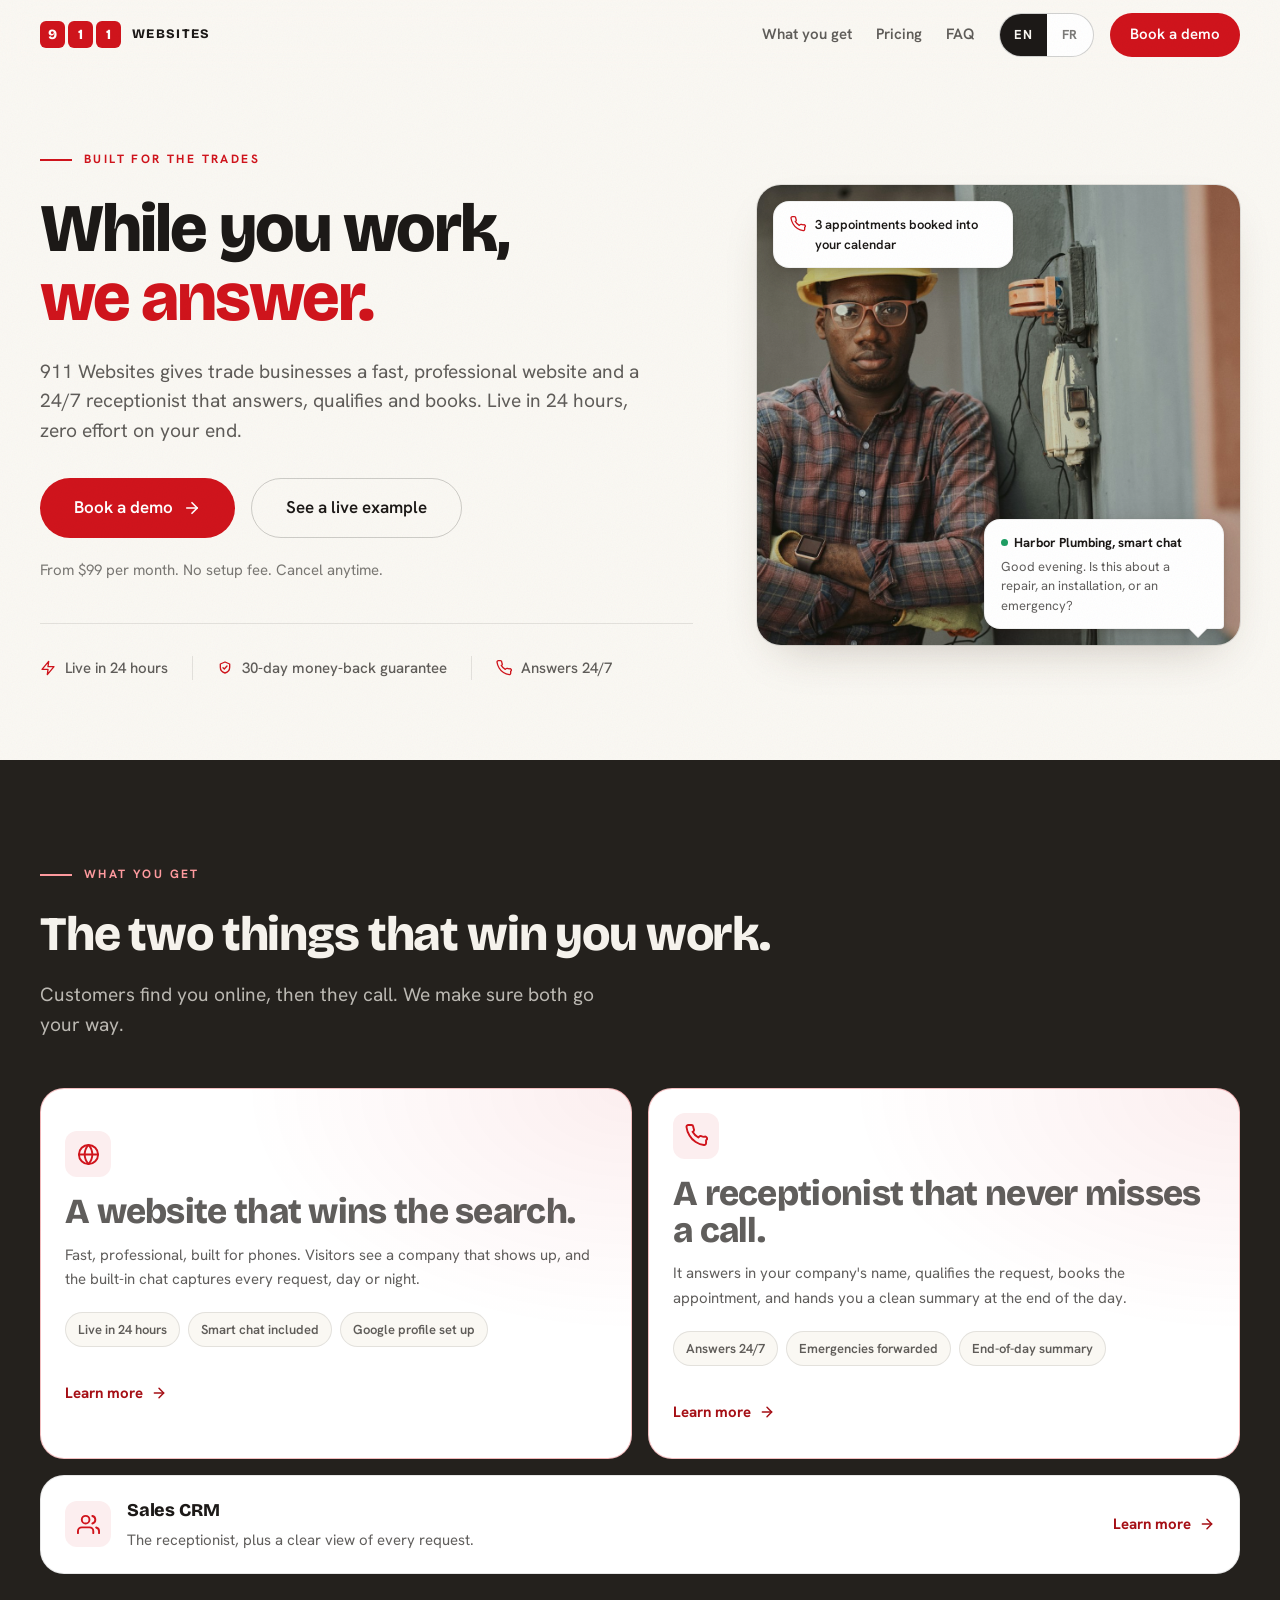
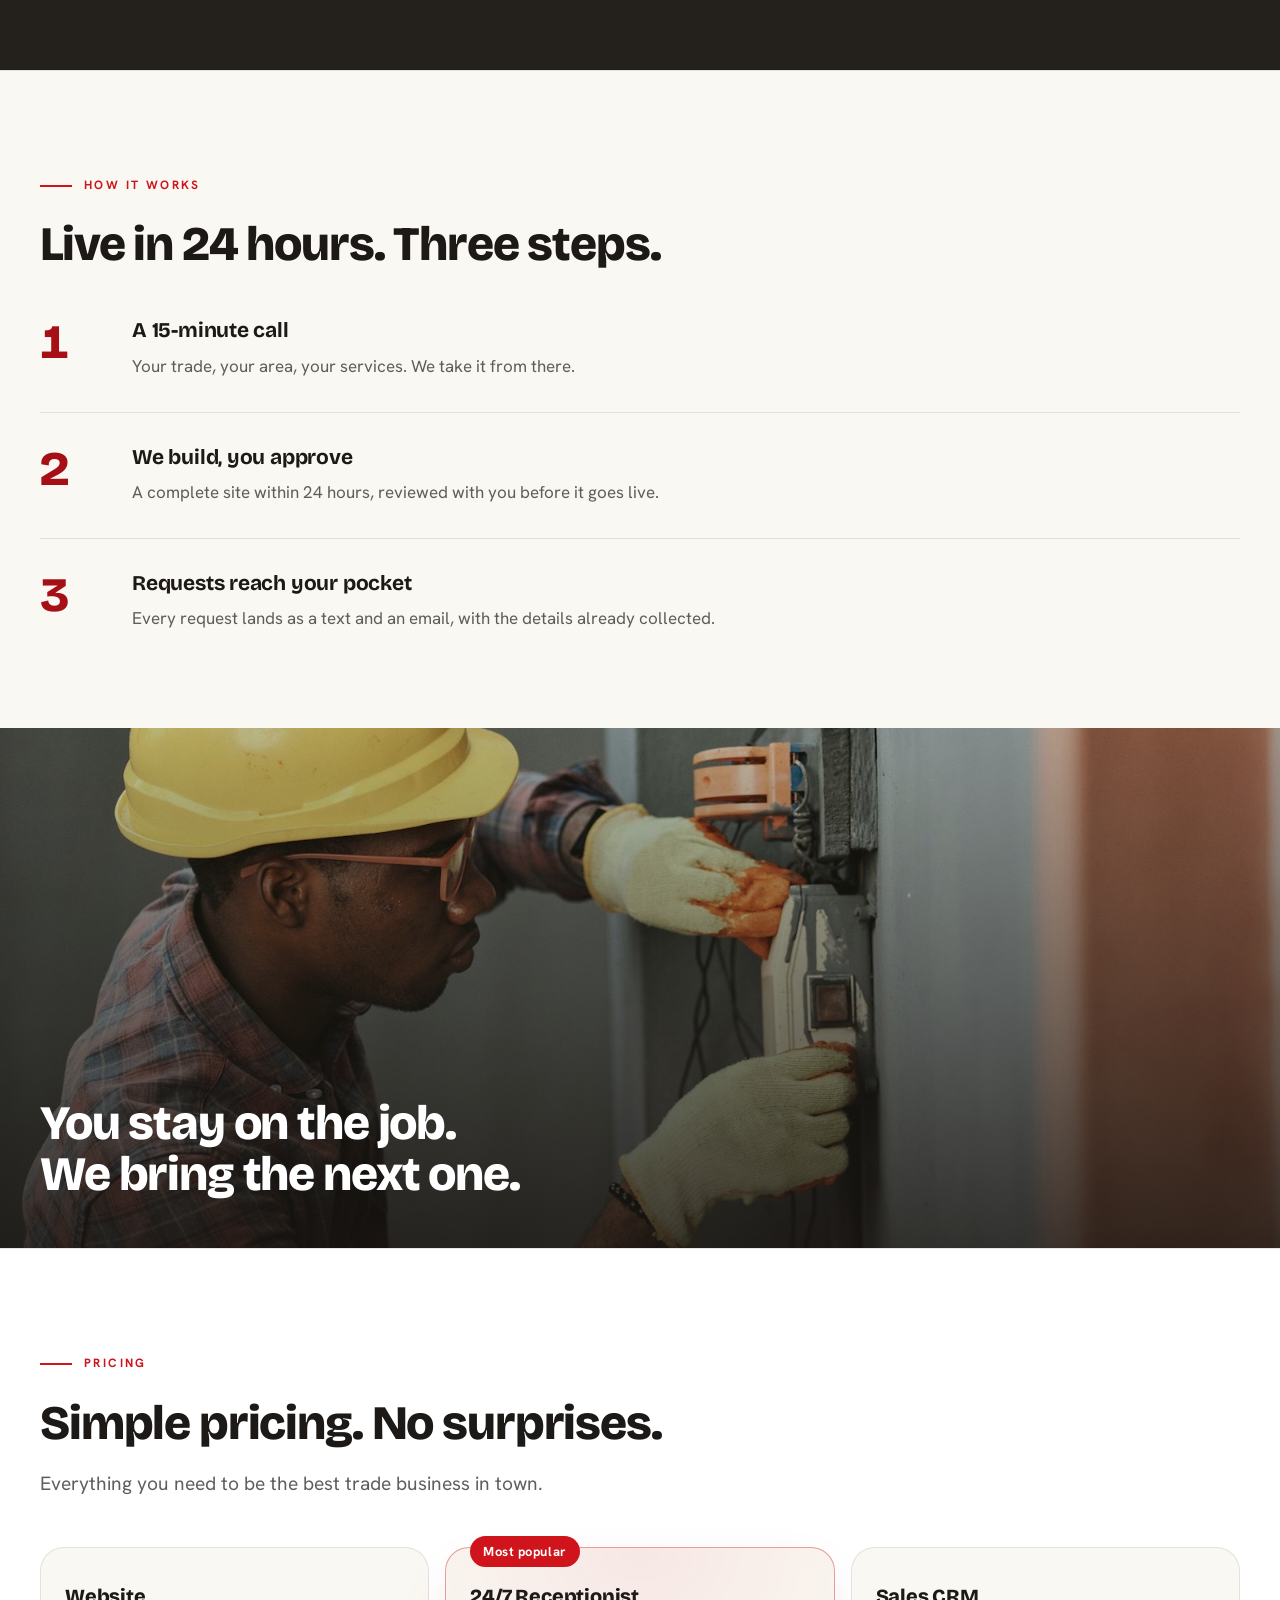
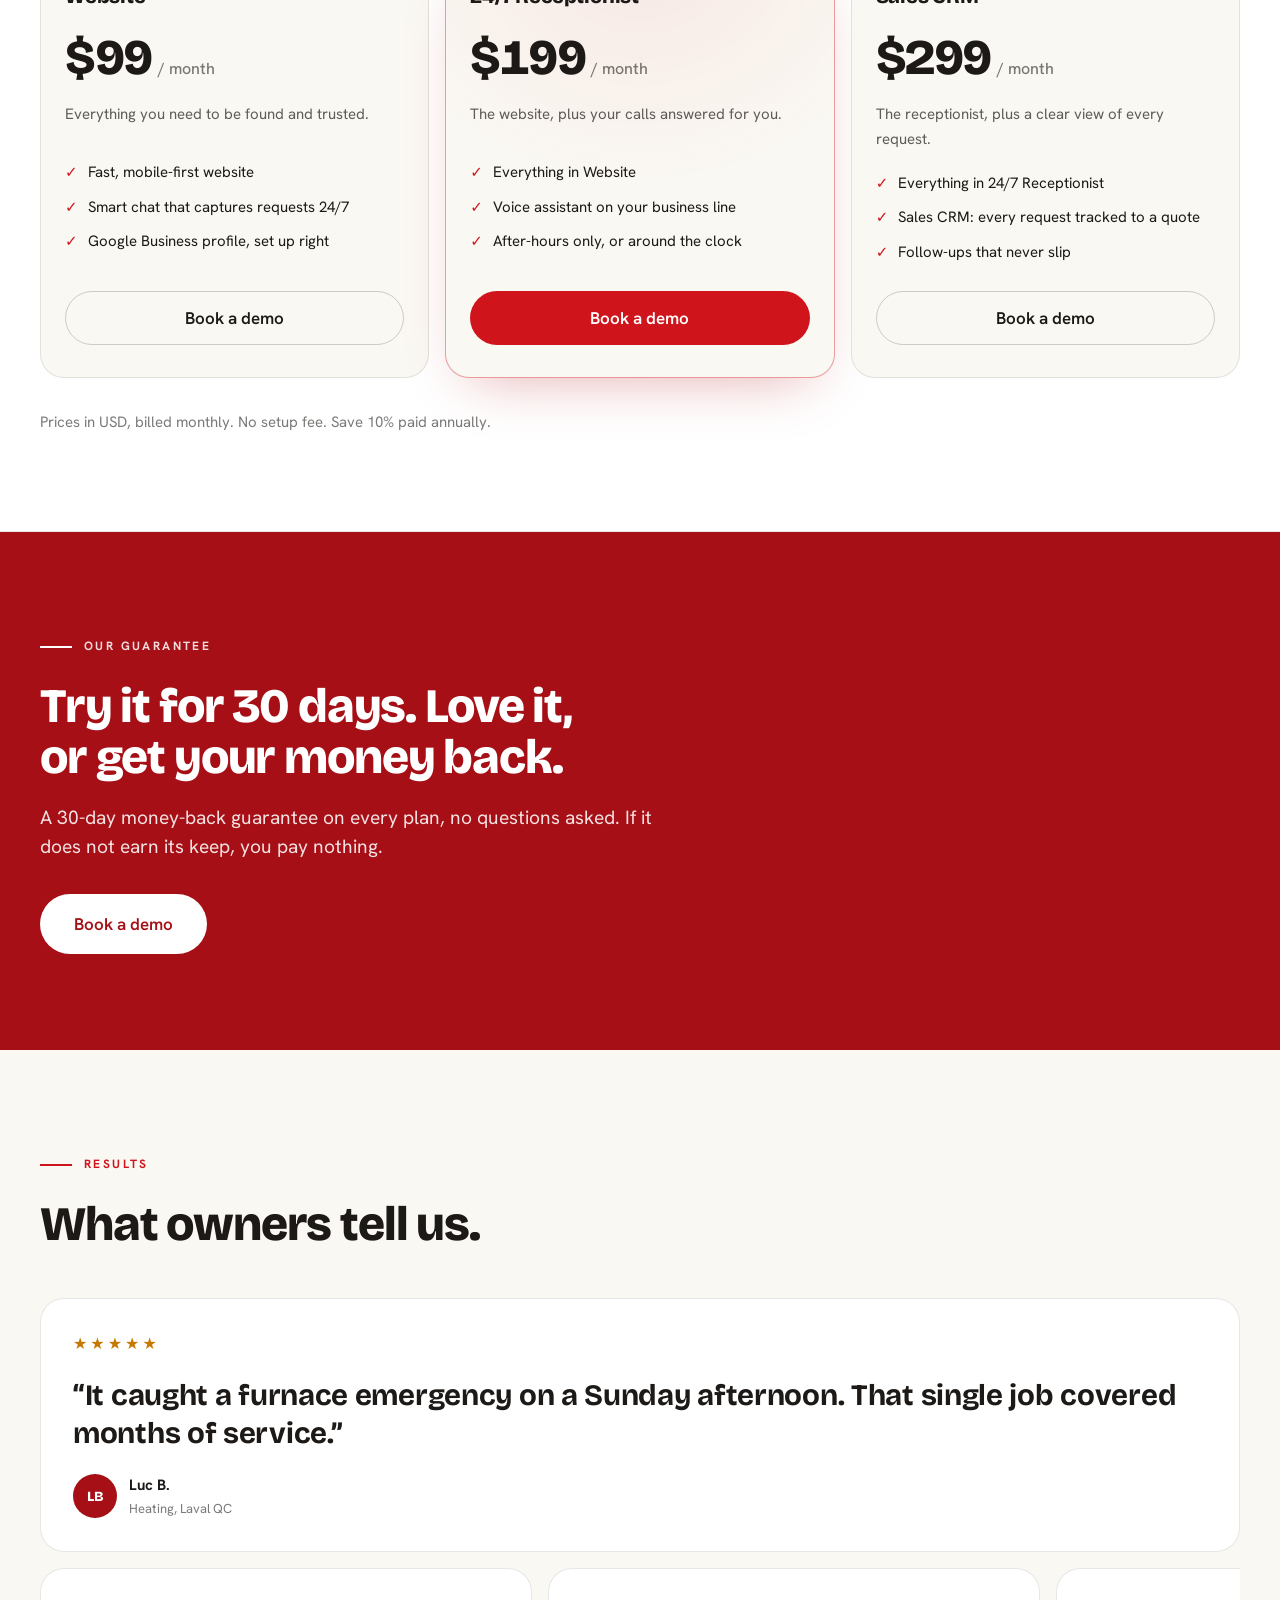
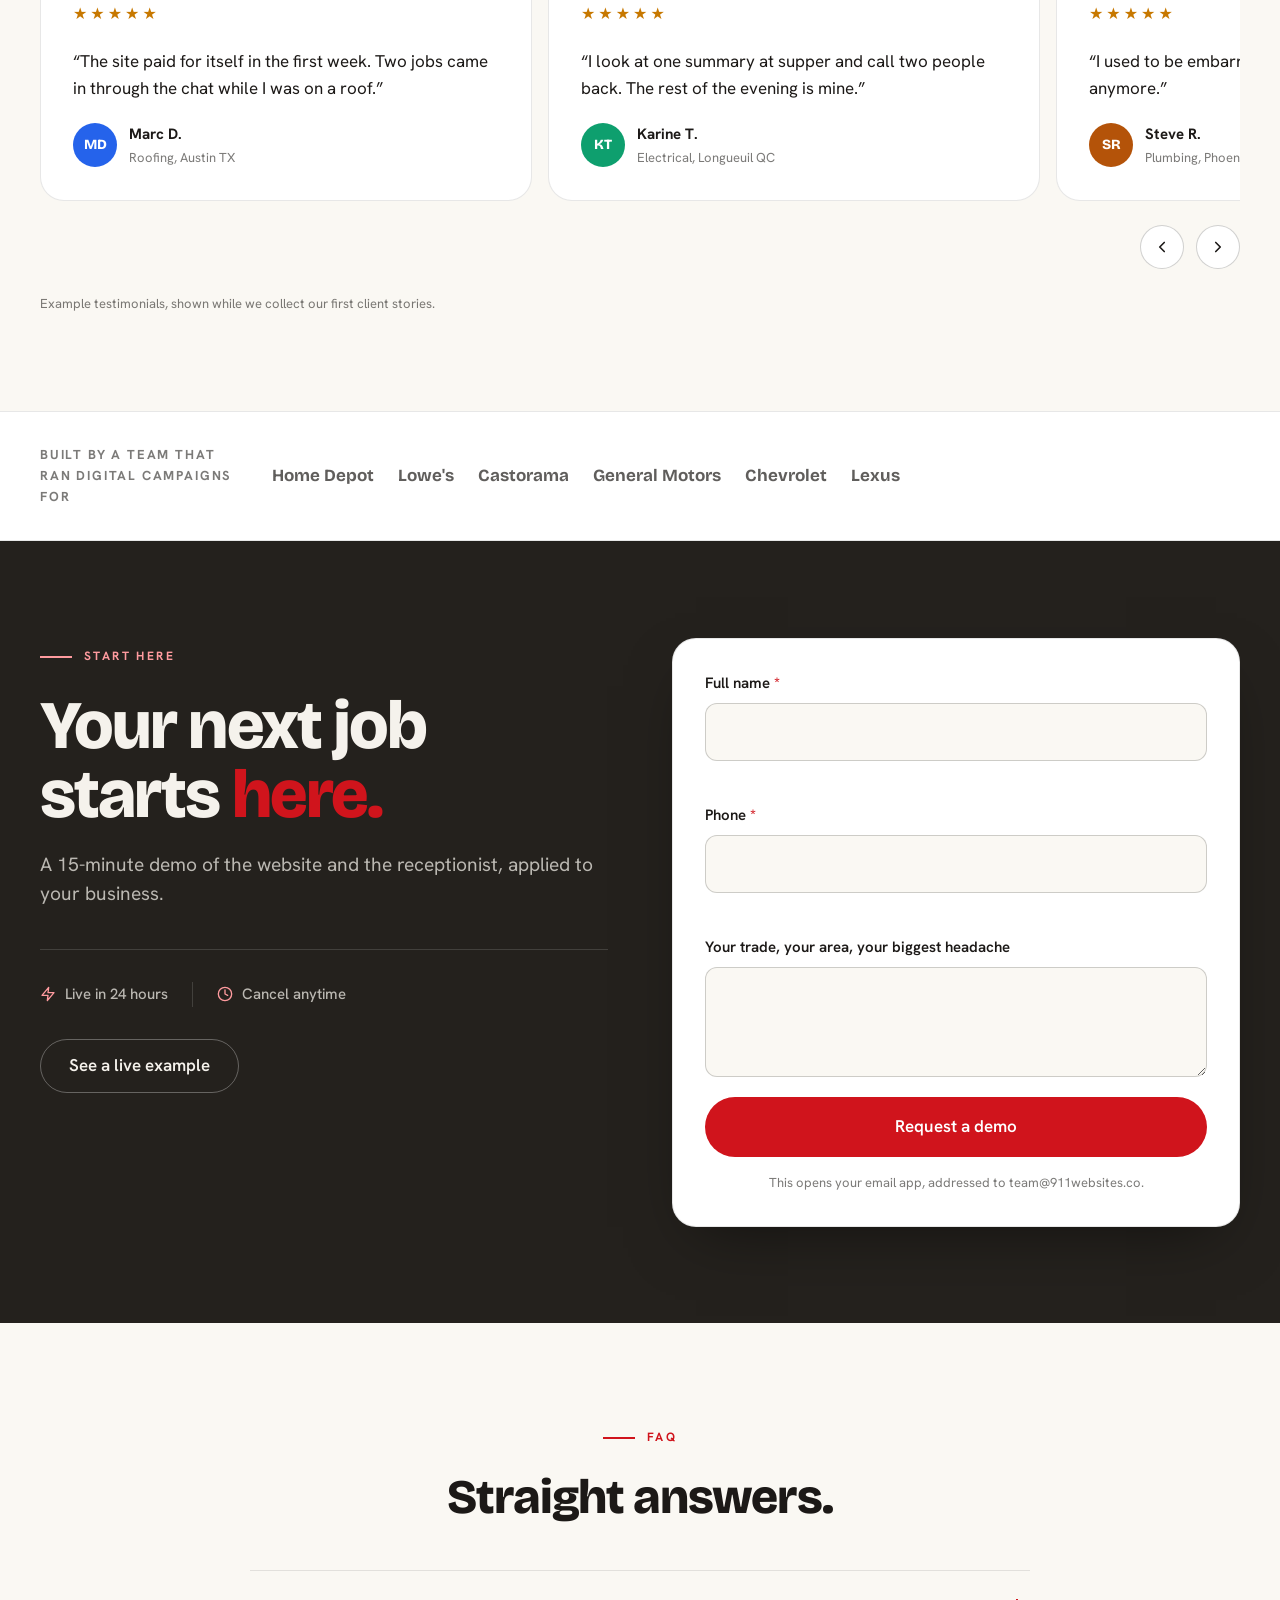
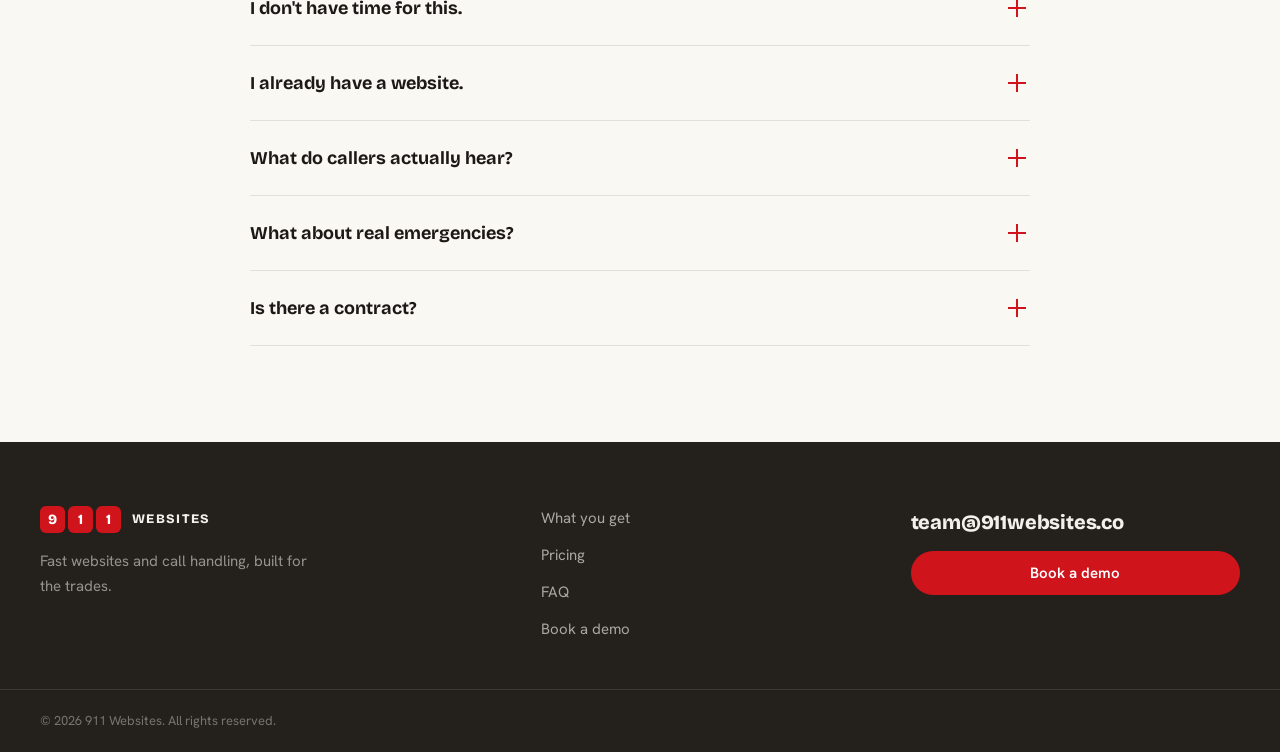
==== commit fa356ad7: "Design conformity: residential contractor imagery replaces civil-engineering crew photo The crew pho" ====
--- a/index.html
+++ b/index.html
@@ -88,7 +88,7 @@
         <!-- Photo visual: a tradesperson at work, both pillars overlaid
              (call card = receptionist, chat bubble = website capture) -->
         <aside class="hero-visual" data-reveal aria-label="A tradesperson at work while calls and web requests are handled automatically">
-          <img src="assets/img/crew.jpg" alt="A trade crew reviewing work together on a job site" data-niche-img data-i18n-alt="h.hero.imgalt" />
+          <img src="assets/img/contractor.jpg" alt="A home contractor standing by a residential electrical panel" data-niche-img data-i18n-alt="h.hero.imgalt" />
           <div class="float-card float-card--call" aria-hidden="true">
             <svg viewBox="0 0 24 24" fill="none" stroke="currentColor" stroke-width="2" stroke-linecap="round" stroke-linejoin="round"><path d="M22 16.9v3a2 2 0 0 1-2.2 2 19.8 19.8 0 0 1-8.6-3.1A19.5 19.5 0 0 1 4.7 12 19.8 19.8 0 0 1 1.6 3.4 2 2 0 0 1 3.6 1h3a2 2 0 0 1 2 1.7 12.8 12.8 0 0 0 .7 2.8 2 2 0 0 1-.5 2.1L7.9 8.1a16 16 0 0 0 6 6l1-1a2 2 0 0 1 2.1-.4 12.8 12.8 0 0 0 2.8.7A2 2 0 0 1 22 16.9z"/></svg>
             <span data-i18n="b.digest.r2">3 appointments booked into your calendar</span>
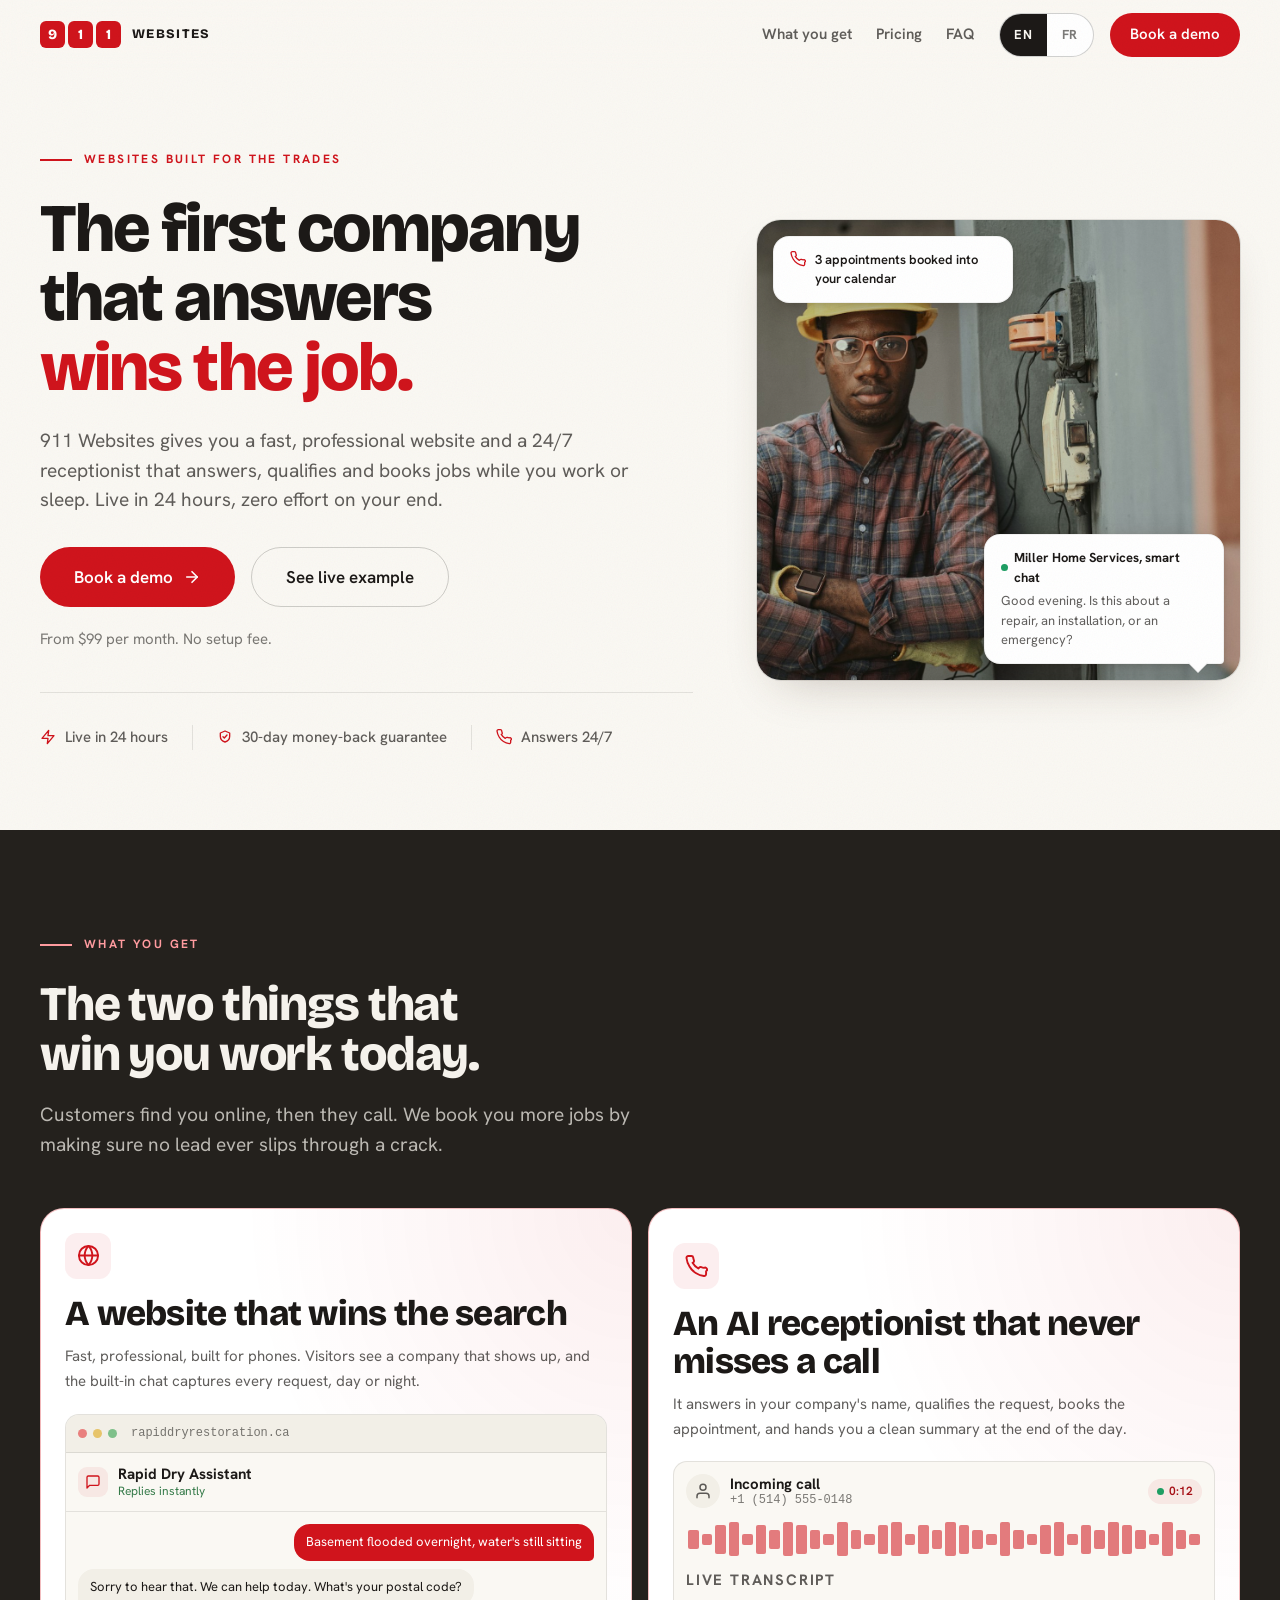
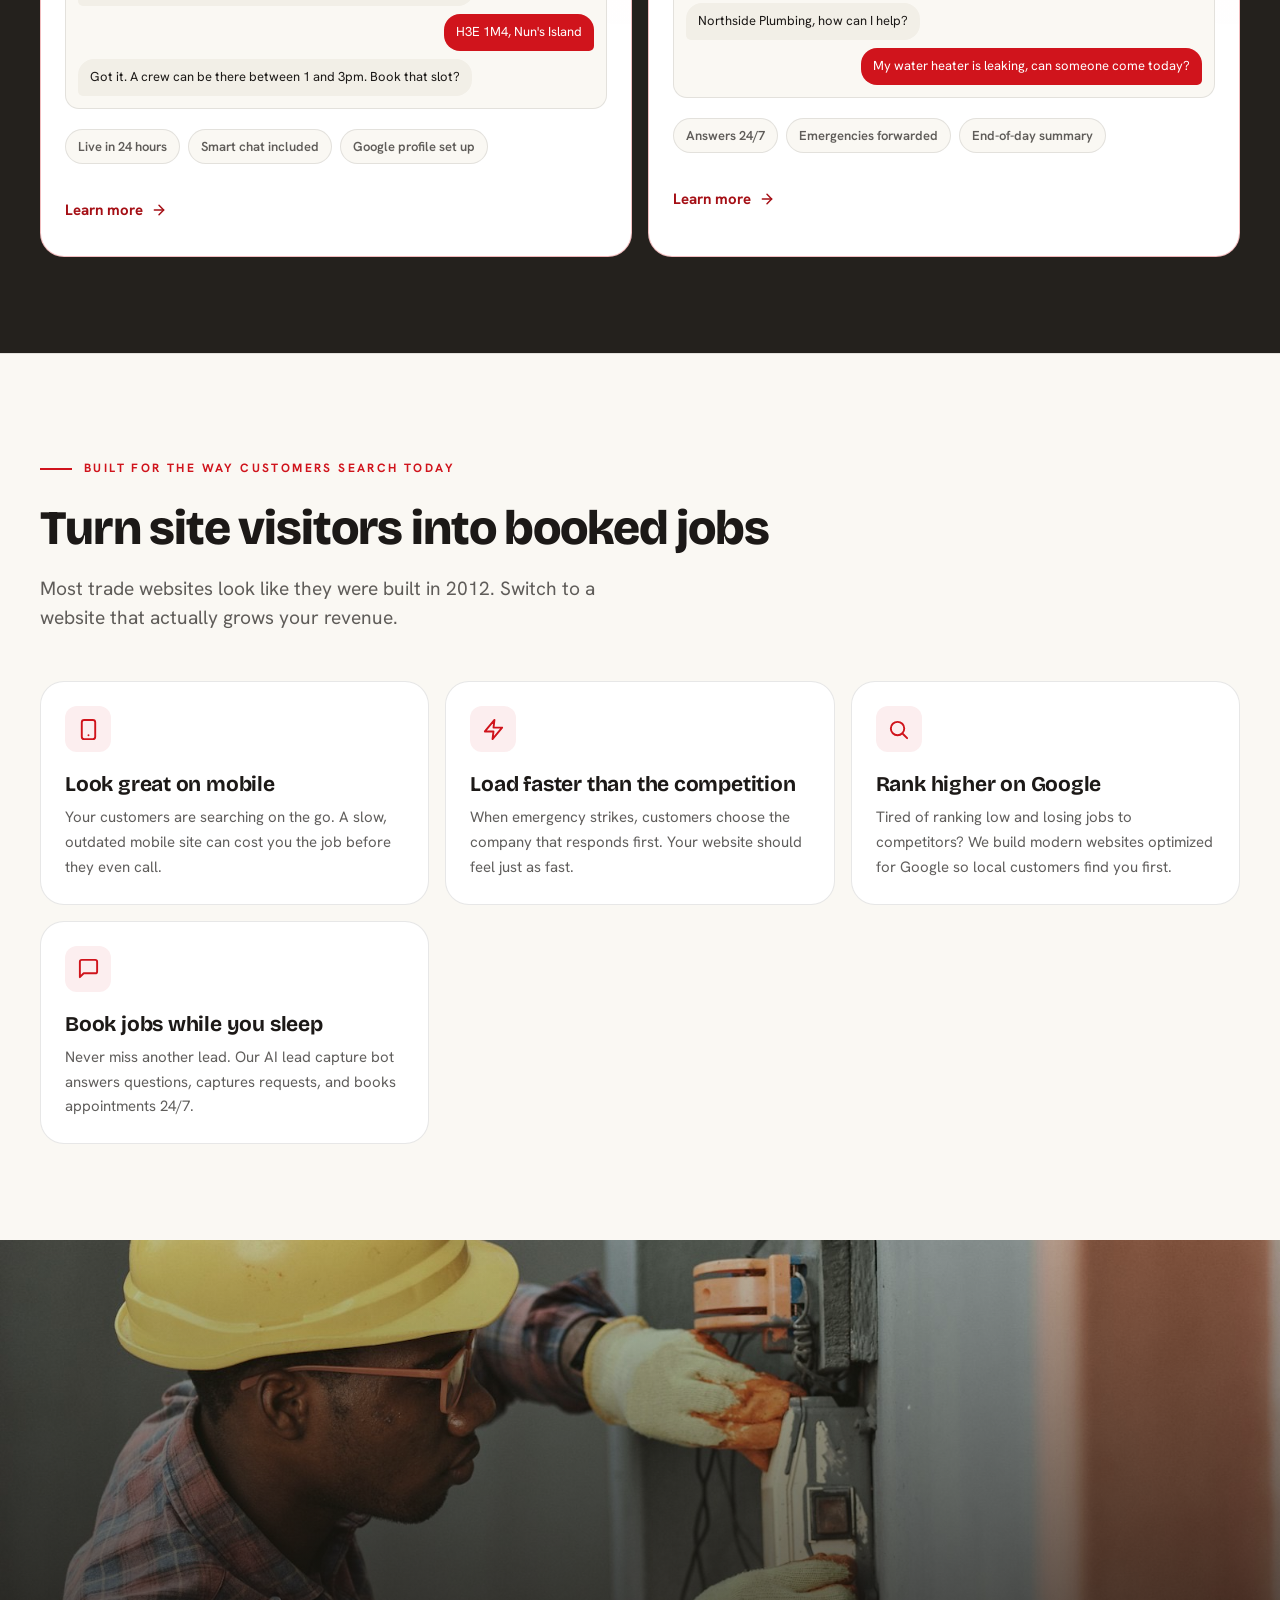
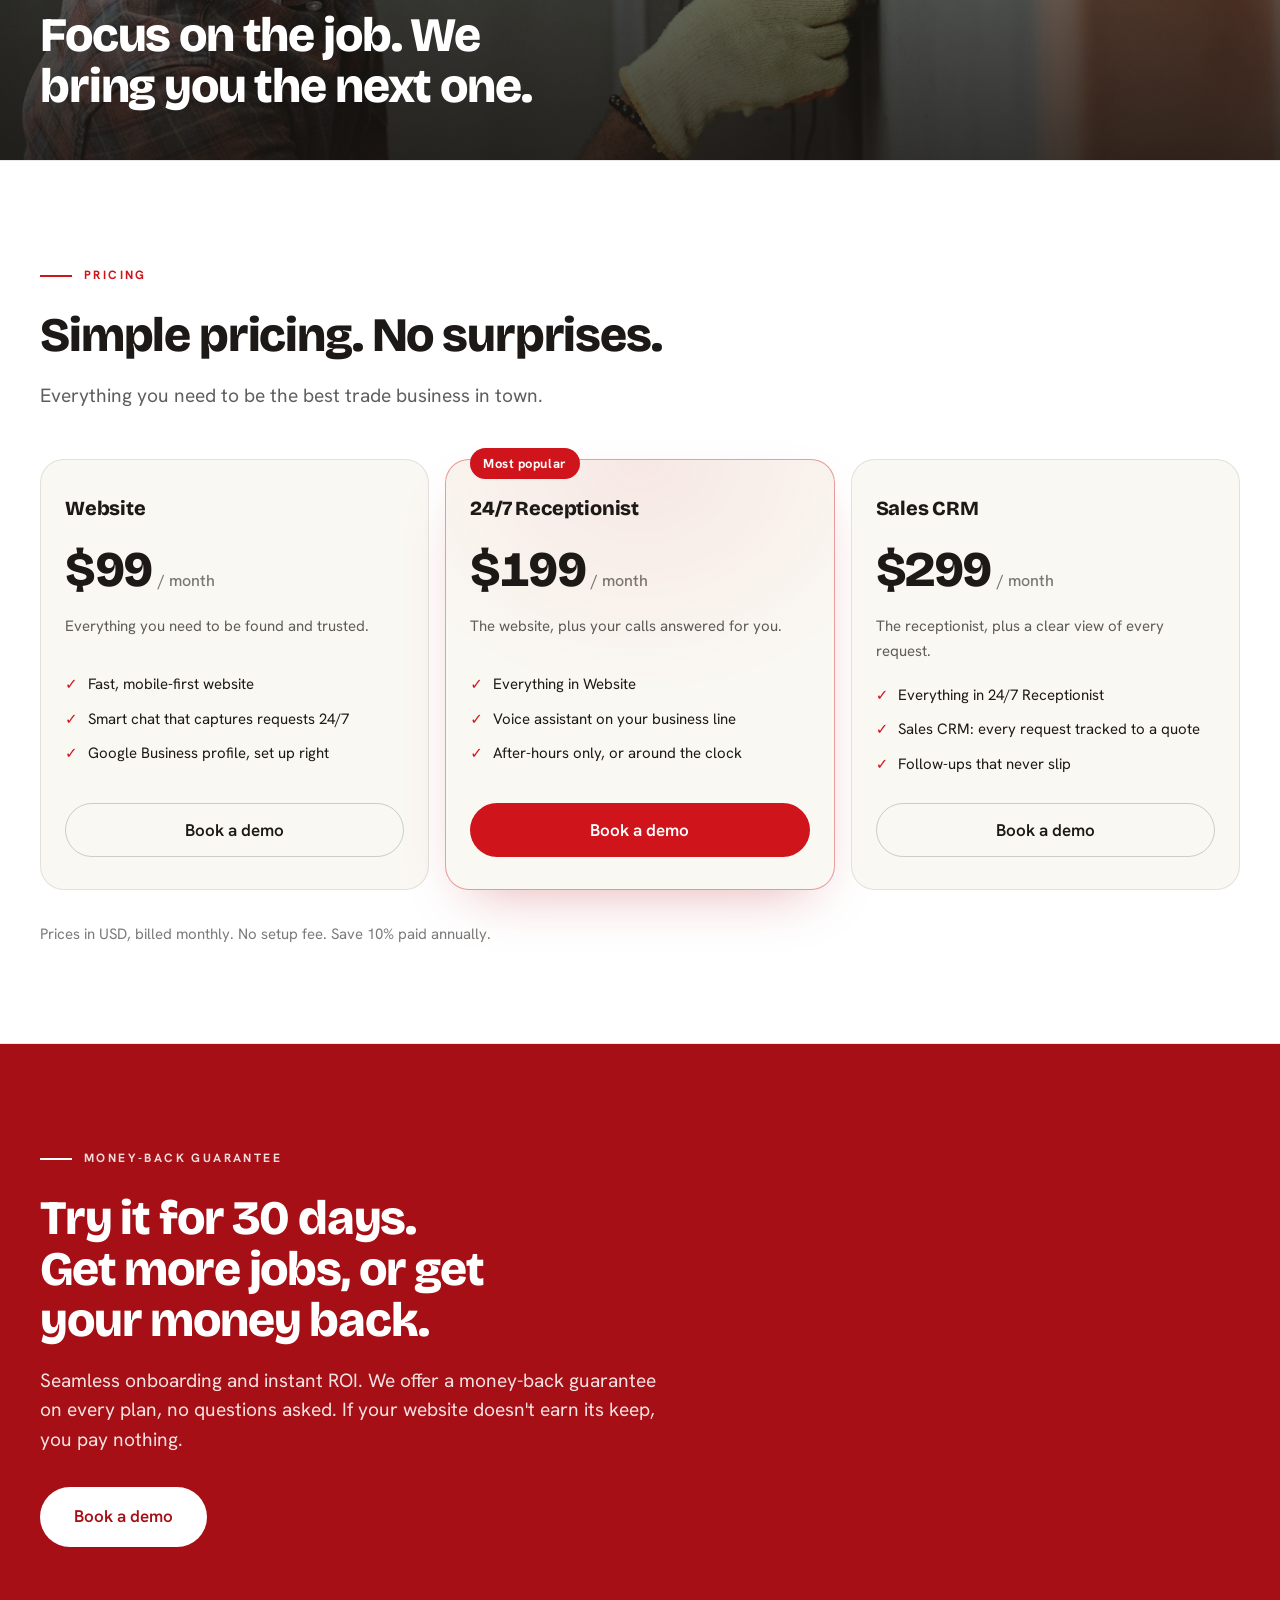
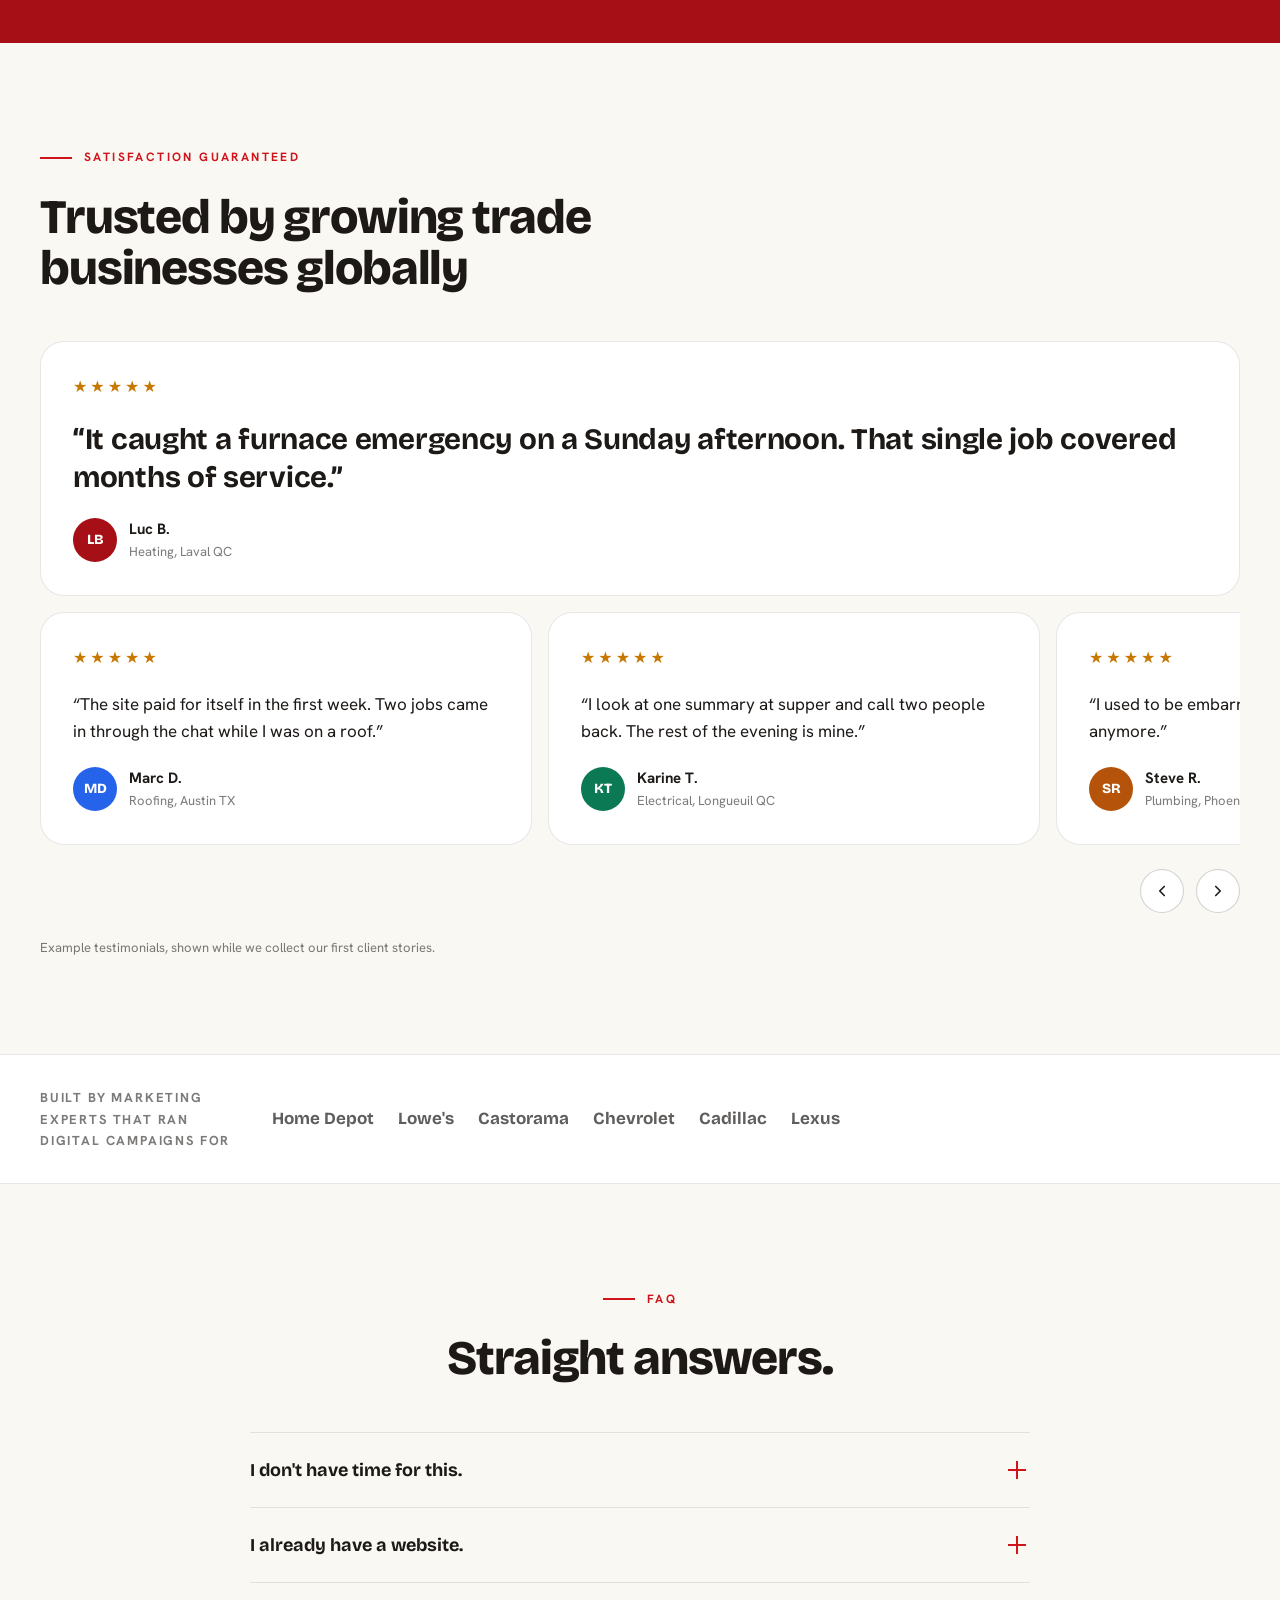
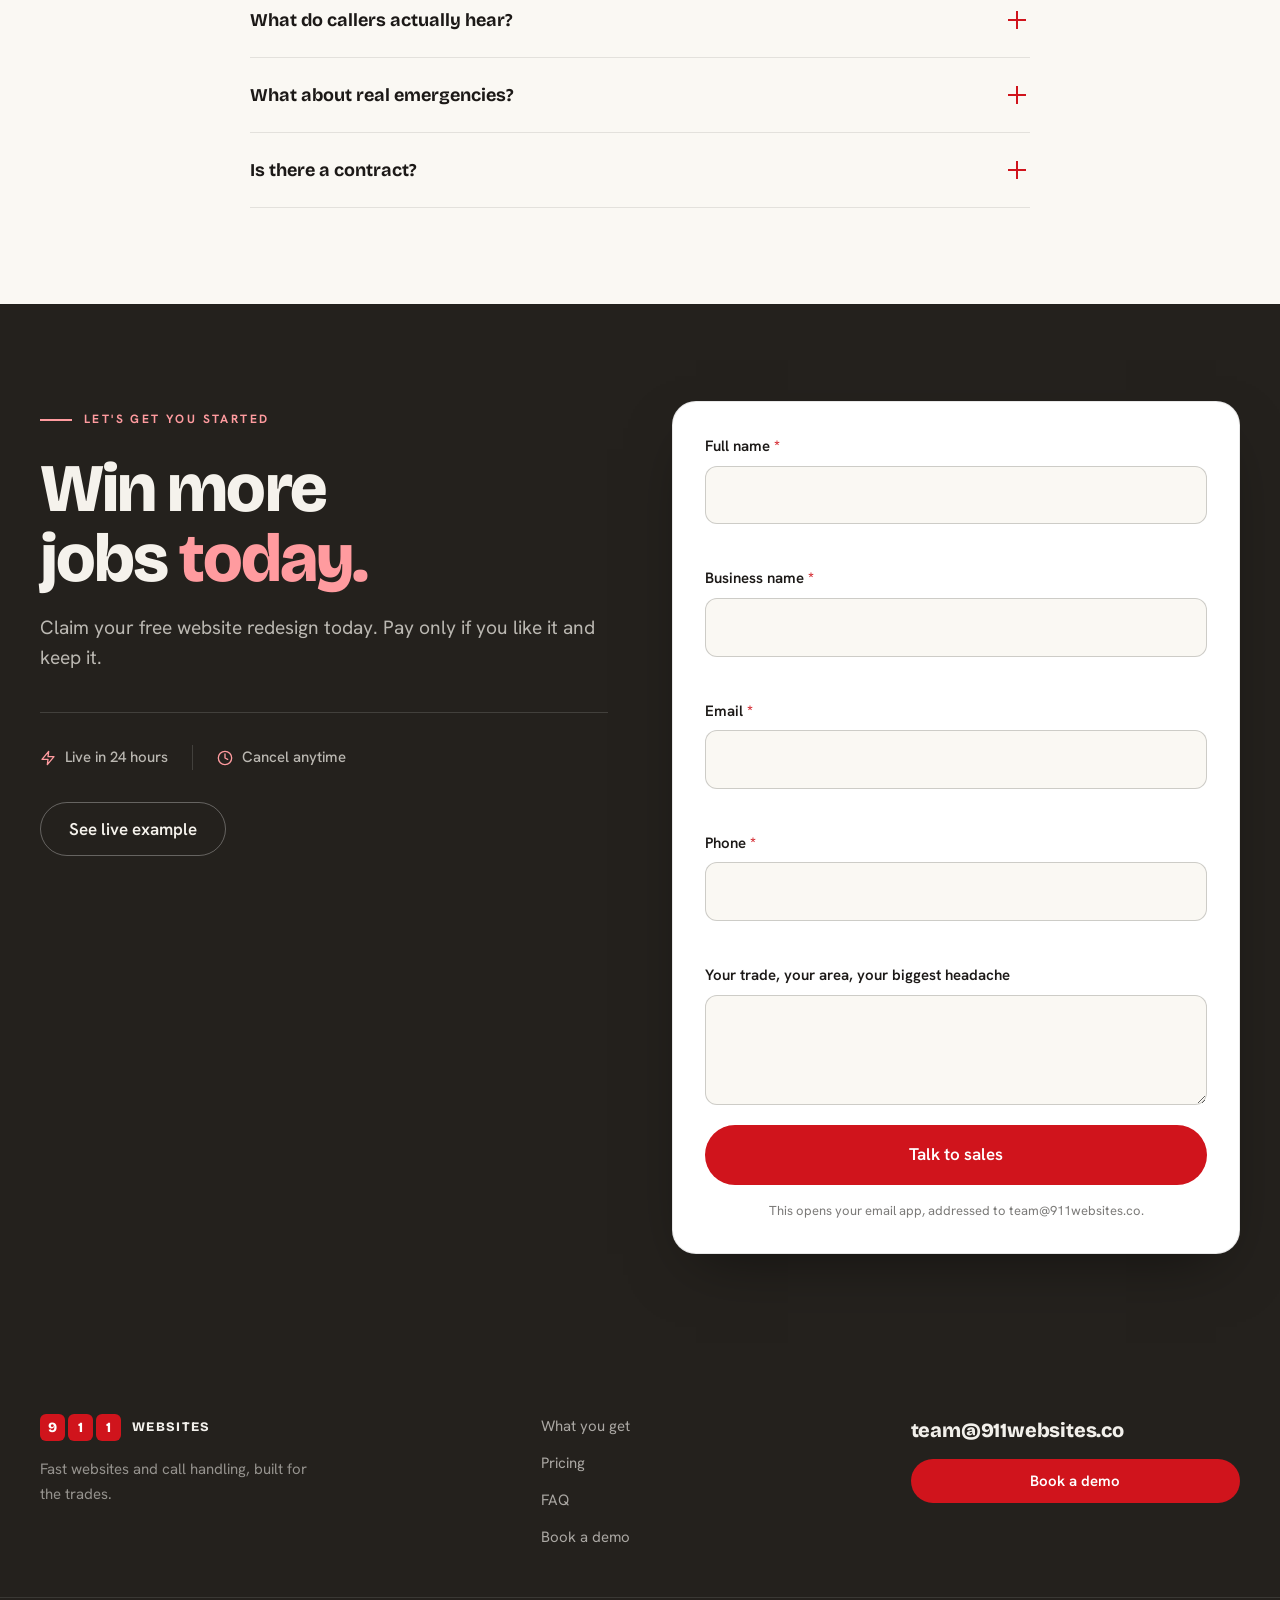
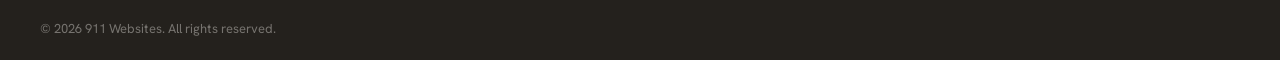
==== commit 084e6d1b: "Apply Etienne's copy pass, rebuild pillars block, fix contrast bugs Copy (EN+FR, 267 keys, parity ke" ====
--- a/index.html
+++ b/index.html
@@ -17,7 +17,7 @@
   <link rel="preconnect" href="https://fonts.googleapis.com" />
   <link rel="preconnect" href="https://fonts.gstatic.com" crossorigin />
   <link href="https://fonts.googleapis.com/css2?family=Bricolage+Grotesque:opsz,wght@12..96,700;12..96,800&family=Hanken+Grotesk:wght@400;500;600;700&display=swap" rel="stylesheet" />
-  <link rel="stylesheet" href="assets/css/styles.css?v=4" />
+  <link rel="stylesheet" href="assets/css/styles.css?v=6" />
 </head>
 <body data-page="home">
 
@@ -96,7 +96,7 @@
           <div class="float-card float-card--chat" aria-hidden="true">
             <span class="who">
               <span class="live-dot"></span>
-              <span data-i18n="a.chat.who">Harbor Plumbing, smart chat</span>
+              <span data-i18n-html="a.chat.who"><span data-niche-co>Miller Home Services</span>, smart chat</span>
             </span>
             <span data-i18n="a.chat.m1">Good evening. Is this about a repair, an installation, or an emergency?</span>
           </div>
@@ -119,6 +119,27 @@
             </span>
             <p class="tile__big" data-i18n="h.p1.title">A website that wins the search.</p>
             <p data-i18n="h.p1.desc">Fast, professional, built for phones. Visitors see a company that shows up, and the built-in chat captures every request, day or night.</p>
+                        <div class="mock mock--browser" aria-hidden="true">
+              <div class="mock__bar">
+                <span class="mock__dot"></span><span class="mock__dot"></span><span class="mock__dot"></span>
+                <span class="mock__url">rapiddryrestoration.ca</span>
+              </div>
+              <div class="mock__head">
+                <span class="mock__ico">
+                  <svg viewBox="0 0 24 24" fill="none" stroke="currentColor" stroke-width="2" stroke-linecap="round" stroke-linejoin="round"><path d="M21 15a2 2 0 0 1-2 2H7l-4 4V5a2 2 0 0 1 2-2h14a2 2 0 0 1 2 2z"/></svg>
+                </span>
+                <span class="mock__id">
+                  <b data-i18n="h.p1.mock.who">Rapid Dry Assistant</b>
+                  <em data-i18n="h.p1.mock.status">Replies instantly</em>
+                </span>
+              </div>
+              <div class="mock__feed">
+                <span class="msg msg--user" data-i18n="h.p1.mock.m1">Basement flooded overnight, water's still sitting</span>
+                <span class="msg msg--ai" data-i18n="h.p1.mock.m2">Sorry to hear that. We can help today. What's your postal code?</span>
+                <span class="msg msg--user" data-i18n="h.p1.mock.m3">H3E 1M4, Nun's Island</span>
+                <span class="msg msg--ai" data-i18n="h.p1.mock.m4">Got it. A crew can be there between 1 and 3pm. Book that slot?</span>
+              </div>
+            </div>
             <div class="tile__chips">
               <span class="minichip" data-i18n="c.trust.1">Live in 24 hours</span>
               <span class="minichip" data-i18n="h.p1.c2">Smart chat included</span>
@@ -136,6 +157,24 @@
             </span>
             <p class="tile__big" data-i18n="h.p2.title">A receptionist that never misses a call.</p>
             <p data-i18n="h.p2.desc">It answers in your company's name, qualifies the request, books the appointment, and hands you a clean summary at the end of the day.</p>
+                        <div class="mock mock--call" aria-hidden="true">
+              <div class="call__head">
+                <span class="call__avatar">
+                  <svg viewBox="0 0 24 24" fill="none" stroke="currentColor" stroke-width="2" stroke-linecap="round" stroke-linejoin="round"><path d="M20 21v-2a4 4 0 0 0-4-4H8a4 4 0 0 0-4 4v2"/><circle cx="12" cy="7" r="4"/></svg>
+                </span>
+                <span class="call__id">
+                  <b data-i18n="h.p2.mock.title">Incoming call</b>
+                  <em>+1 (514) 555-0148</em>
+                </span>
+                <span class="call__timer"><span class="live-dot"></span>0:12</span>
+              </div>
+              <div class="call__wave"><i></i><i></i><i></i><i></i><i></i><i></i><i></i><i></i><i></i><i></i><i></i><i></i><i></i><i></i><i></i><i></i><i></i><i></i><i></i><i></i><i></i><i></i><i></i><i></i><i></i><i></i><i></i><i></i><i></i><i></i><i></i><i></i><i></i><i></i><i></i><i></i><i></i><i></i></div>
+              <p class="call__label" data-i18n="h.p2.mock.label">Live transcript</p>
+              <div class="mock__feed mock__feed--call">
+                <span class="msg msg--ai" data-i18n="h.p2.mock.t1">Northside Plumbing, how can I help?</span>
+                <span class="msg msg--user" data-i18n="h.p2.mock.t2">My water heater is leaking, can someone come today?</span>
+              </div>
+            </div>
             <div class="tile__chips">
               <span class="minichip" data-i18n="a.sol.f.c1">Answers 24/7</span>
               <span class="minichip" data-i18n="h.p2.c2">Emergencies forwarded</span>
@@ -149,53 +188,47 @@
 
         </div>
 
-        <!-- Sales CRM: an extension of the two pillars, not a third one -->
-        <a href="/crm" class="pillar-mini">
-          <span class="tile__ico" aria-hidden="true">
-            <svg viewBox="0 0 24 24" fill="none" stroke="currentColor" stroke-width="2" stroke-linecap="round" stroke-linejoin="round"><path d="M17 21v-2a4 4 0 0 0-4-4H5a4 4 0 0 0-4 4v2"/><circle cx="9" cy="7" r="4"/><path d="M23 21v-2a4 4 0 0 0-3-3.9"/><path d="M16 3.1a4 4 0 0 1 0 7.8"/></svg>
-          </span>
-          <span class="pillar-mini__body">
-            <span class="pillar-mini__t" data-i18n="c.plan3.name">Sales CRM</span>
-            <span class="pillar-mini__s" data-i18n="c.plan3.desc">The receptionist, plus a clear view of every request.</span>
-          </span>
-          <span class="pillar__link" style="margin-top: 0;">
-            <span data-i18n="h.p.more">Learn more</span>
-            <svg viewBox="0 0 24 24" fill="none" stroke="currentColor" stroke-width="2.2" stroke-linecap="round" stroke-linejoin="round" aria-hidden="true"><line x1="5" y1="12" x2="19" y2="12"/><polyline points="12 5 19 12 12 19"/></svg>
-          </span>
-        </a>
-      </div>
-    </section>
-
-    <!-- HOW -->
-    <section class="section section--seam" id="how" aria-labelledby="how-title" data-reveal>
+      </div>
+    </section>
+
+    <!-- FEATURES -->
+    <section class="section section--seam" id="features" aria-labelledby="features-title" data-reveal>
       <div class="wrap">
         <div class="section__head">
-          <p class="kicker" data-i18n="a.how.kicker">How it works</p>
-          <h2 class="h2" id="how-title" data-i18n="a.how.title">Live in 24 hours. Three steps.</h2>
-        </div>
-        <ol class="steps stagger">
-          <li class="step">
-            <span class="step__n" aria-hidden="true">1</span>
-            <div>
-              <h3 class="h3" data-i18n="a.how.1.title">A 15-minute call</h3>
-              <p data-i18n="a.how.1.desc">Your trade, your area, your services. We take it from there.</p>
-            </div>
-          </li>
-          <li class="step">
-            <span class="step__n" aria-hidden="true">2</span>
-            <div>
-              <h3 class="h3" data-i18n="a.how.2.title">We build, you approve</h3>
-              <p data-i18n="a.how.2.desc">A complete site within 24 hours, reviewed with you before it goes live.</p>
-            </div>
-          </li>
-          <li class="step">
-            <span class="step__n" aria-hidden="true">3</span>
-            <div>
-              <h3 class="h3" data-i18n="a.how.3.title">Requests reach your pocket</h3>
-              <p data-i18n="a.how.3.desc">Every request lands as a text and an email, with the details already collected.</p>
-            </div>
-          </li>
-        </ol>
+          <p class="kicker" data-i18n="h.feat.kicker">Built for the way customers search today</p>
+          <h2 class="h2" id="features-title" data-i18n="h.feat.title">Turn site visitors into booked jobs</h2>
+          <p class="lead" data-i18n="h.feat.lead">Most trade websites look like they were built in 2012. Switch to a website that actually grows your revenue.</p>
+        </div>
+        <div class="bento stagger">
+          <article class="tile">
+            <span class="tile__ico" aria-hidden="true">
+              <svg viewBox="0 0 24 24" fill="none" stroke="currentColor" stroke-width="2" stroke-linecap="round" stroke-linejoin="round"><rect x="5" y="2" width="14" height="20" rx="2.5"/><line x1="12" y1="18" x2="12.01" y2="18"/></svg>
+            </span>
+            <h3 class="h3" data-i18n="a.sol.1.title">Look great on mobile</h3>
+            <p data-i18n="a.sol.1.desc">Your customers are searching on the go. A slow, outdated mobile site can cost you the job before they even call.</p>
+          </article>
+          <article class="tile">
+            <span class="tile__ico" aria-hidden="true">
+              <svg viewBox="0 0 24 24" fill="none" stroke="currentColor" stroke-width="2" stroke-linecap="round" stroke-linejoin="round"><polygon points="13 2 3 14 12 14 11 22 21 10 12 10 13 2"/></svg>
+            </span>
+            <h3 class="h3" data-i18n="a.sol.2.title">Load faster than the competition</h3>
+            <p data-i18n="a.sol.2.desc">When emergency strikes, customers choose the company that responds first. Your website should feel just as fast.</p>
+          </article>
+          <article class="tile">
+            <span class="tile__ico" aria-hidden="true">
+              <svg viewBox="0 0 24 24" fill="none" stroke="currentColor" stroke-width="2" stroke-linecap="round" stroke-linejoin="round"><circle cx="11" cy="11" r="7"/><line x1="21" y1="21" x2="16.65" y2="16.65"/></svg>
+            </span>
+            <h3 class="h3" data-i18n="a.sol.3.title">Rank higher on Google</h3>
+            <p data-i18n="a.sol.3.desc">Tired of ranking low and losing jobs to competitors? We build modern websites optimized for Google so local customers find you first.</p>
+          </article>
+          <article class="tile">
+            <span class="tile__ico" aria-hidden="true">
+              <svg viewBox="0 0 24 24" fill="none" stroke="currentColor" stroke-width="2" stroke-linecap="round" stroke-linejoin="round"><path d="M21 15a2 2 0 0 1-2 2H7l-4 4V5a2 2 0 0 1 2-2h14a2 2 0 0 1 2 2z"/></svg>
+            </span>
+            <h3 class="h3" data-i18n="a.sol.4.title">Book jobs while you sleep</h3>
+            <p data-i18n="a.sol.4.desc">Never miss another lead. Our AI lead capture bot answers questions, captures requests, and books appointments 24/7.</p>
+          </article>
+        </div>
       </div>
     </section>
 
@@ -307,7 +340,7 @@
               <div class="quote__stars" aria-label="5 out of 5 stars">★★★★★</div>
               <p class="quote__text" data-i18n="b.q2.text">“I look at one summary at supper and call two people back. The rest of the evening is mine.”</p>
               <div class="quote__by">
-                <span class="quote__avatar" style="--av:#0E9F6E;" aria-hidden="true">KT</span>
+                <span class="quote__avatar" style="--av:#0B7A54;" aria-hidden="true">KT</span>
                 <div>
                   <p class="quote__name" data-i18n="b.q2.name">Karine T.</p>
                   <p class="quote__role" data-i18n="b.q2.role">Electrical, Longueuil QC</p>
@@ -338,7 +371,6 @@
         <p class="proof__note" data-i18n="c.proof.note">Example testimonials, shown while we collect our first client stories.</p>
       </div>
     </section>
-
     <!-- CREDIBILITY (founder pedigree, text only, no logos) -->
     <section class="cred" aria-label="Team experience" data-reveal>
       <div class="wrap cred__inner">
@@ -347,13 +379,41 @@
           <li>Home Depot</li>
           <li>Lowe's</li>
           <li>Castorama</li>
-          <li>General Motors</li>
           <li>Chevrolet</li>
+          <li>Cadillac</li>
           <li>Lexus</li>
         </ul>
       </div>
     </section>
-
+    <!-- FAQ (mixed, below the CTA) -->
+    <section class="section" id="faq" aria-labelledby="faq-title" data-reveal>
+      <div class="wrap faq">
+        <div class="faq__head">
+          <p class="kicker" data-i18n="c.nav.faq">FAQ</p>
+          <h2 class="h2" id="faq-title" data-i18n="a.faq.title">Straight answers.</h2>
+        </div>
+        <div class="qa">
+          <button class="qa__q" aria-expanded="false" aria-controls="qa1"><span data-i18n="a.f1.q">I don't have time for this.</span><span class="qa__icon" aria-hidden="true"></span></button>
+          <div class="qa__a" id="qa1" hidden><p data-i18n="a.f1.a">That is the point. One 15-minute call, then we build. You review the result and we go live within 24 hours.</p></div>
+        </div>
+        <div class="qa">
+          <button class="qa__q" aria-expanded="false" aria-controls="qa2"><span data-i18n="a.f2.q">I already have a website.</span><span class="qa__icon" aria-hidden="true"></span></button>
+          <div class="qa__a" id="qa2" hidden><p data-i18n="a.f2.a">We rebuild it properly and migrate your domain. Nothing goes offline and nothing gets lost.</p></div>
+        </div>
+        <div class="qa">
+          <button class="qa__q" aria-expanded="false" aria-controls="qa3"><span data-i18n="b.f1.q">What do callers actually hear?</span><span class="qa__icon" aria-hidden="true"></span></button>
+          <div class="qa__a" id="qa3" hidden><p data-i18n="b.f1.a">A courteous, natural voice that answers in your company's name, asks what is going on and records the details, the way a good receptionist would. It is an assistant configured for your trade; most callers simply explain their problem.</p></div>
+        </div>
+        <div class="qa">
+          <button class="qa__q" aria-expanded="false" aria-controls="qa4"><span data-i18n="b.f2.q">What about real emergencies?</span><span class="qa__icon" aria-hidden="true"></span></button>
+          <div class="qa__a" id="qa4" hidden><p data-i18n="b.f2.a">You define the rules. Anything you flag as urgent is forwarded to your cell immediately. Everything else waits in the summary.</p></div>
+        </div>
+        <div class="qa">
+          <button class="qa__q" aria-expanded="false" aria-controls="qa5"><span data-i18n="a.f5.q">Is there a contract?</span><span class="qa__icon" aria-hidden="true"></span></button>
+          <div class="qa__a" id="qa5" hidden><p data-i18n="a.f5.a">Month to month. If the site does not earn its keep, cancel anytime.</p></div>
+        </div>
+      </div>
+    </section>
     <!-- CONTACT (slate block) -->
     <section class="section contact section--dark" id="contact" aria-labelledby="contact-title" data-reveal>
       <div class="wrap contact__grid">
@@ -381,6 +441,16 @@
             <span class="field__err" id="e-name" role="alert" aria-live="polite"></span>
           </div>
           <div class="field">
+            <label for="business"><span data-i18n="c.form.biz">Business name</span> <span class="req" aria-hidden="true">*</span></label>
+            <input type="text" id="business" name="business" required autocomplete="organization" aria-required="true" aria-describedby="e-business" />
+            <span class="field__err" id="e-business" role="alert" aria-live="polite"></span>
+          </div>
+          <div class="field">
+            <label for="email"><span data-i18n="c.form.email">Email</span> <span class="req" aria-hidden="true">*</span></label>
+            <input type="email" id="email" name="email" required autocomplete="email" aria-required="true" aria-describedby="e-email" />
+            <span class="field__err" id="e-email" role="alert" aria-live="polite"></span>
+          </div>
+          <div class="field">
             <label for="phone"><span data-i18n="c.form.phone">Phone</span> <span class="req" aria-hidden="true">*</span></label>
             <input type="tel" id="phone" name="phone" required autocomplete="tel" aria-required="true" aria-describedby="e-phone" />
             <span class="field__err" id="e-phone" role="alert" aria-live="polite"></span>
@@ -392,36 +462,6 @@
           <button type="submit" class="btn btn--primary btn--full btn--lg" data-i18n="c.form.send">Request a demo</button>
           <p class="form__hint" data-i18n="c.form.hint">This opens your email app, addressed to team@911websites.co.</p>
         </form>
-      </div>
-    </section>
-
-    <!-- FAQ (mixed, below the CTA) -->
-    <section class="section" id="faq" aria-labelledby="faq-title" data-reveal>
-      <div class="wrap faq">
-        <div class="faq__head">
-          <p class="kicker" data-i18n="c.nav.faq">FAQ</p>
-          <h2 class="h2" id="faq-title" data-i18n="a.faq.title">Straight answers.</h2>
-        </div>
-        <div class="qa">
-          <button class="qa__q" aria-expanded="false" aria-controls="qa1"><span data-i18n="a.f1.q">I don't have time for this.</span><span class="qa__icon" aria-hidden="true"></span></button>
-          <div class="qa__a" id="qa1" hidden><p data-i18n="a.f1.a">That is the point. One 15-minute call, then we build. You review the result and we go live within 24 hours.</p></div>
-        </div>
-        <div class="qa">
-          <button class="qa__q" aria-expanded="false" aria-controls="qa2"><span data-i18n="a.f2.q">I already have a website.</span><span class="qa__icon" aria-hidden="true"></span></button>
-          <div class="qa__a" id="qa2" hidden><p data-i18n="a.f2.a">We rebuild it properly and migrate your domain. Nothing goes offline and nothing gets lost.</p></div>
-        </div>
-        <div class="qa">
-          <button class="qa__q" aria-expanded="false" aria-controls="qa3"><span data-i18n="b.f1.q">What do callers actually hear?</span><span class="qa__icon" aria-hidden="true"></span></button>
-          <div class="qa__a" id="qa3" hidden><p data-i18n="b.f1.a">A courteous, natural voice that answers in your company's name, asks what is going on and records the details, the way a good receptionist would. It is an assistant configured for your trade; most callers simply explain their problem.</p></div>
-        </div>
-        <div class="qa">
-          <button class="qa__q" aria-expanded="false" aria-controls="qa4"><span data-i18n="b.f2.q">What about real emergencies?</span><span class="qa__icon" aria-hidden="true"></span></button>
-          <div class="qa__a" id="qa4" hidden><p data-i18n="b.f2.a">You define the rules. Anything you flag as urgent is forwarded to your cell immediately. Everything else waits in the summary.</p></div>
-        </div>
-        <div class="qa">
-          <button class="qa__q" aria-expanded="false" aria-controls="qa5"><span data-i18n="a.f5.q">Is there a contract?</span><span class="qa__icon" aria-hidden="true"></span></button>
-          <div class="qa__a" id="qa5" hidden><p data-i18n="a.f5.a">Month to month. If the site does not earn its keep, cancel anytime.</p></div>
-        </div>
       </div>
     </section>
 
@@ -456,7 +496,7 @@
     </div>
   </footer>
 
-  <script src="assets/js/i18n.js?v=4"></script>
-  <script src="assets/js/main.js?v=4"></script>
+  <script src="assets/js/i18n.js?v=6"></script>
+  <script src="assets/js/main.js?v=6"></script>
 </body>
 </html>
--- a/assets/css/styles.css
+++ b/assets/css/styles.css
@@ -589,6 +589,110 @@
 .pillars .tile--feature { grid-column: auto; display: flex; flex-direction: column; }
 
 /* Sales CRM: compact extension card below the two pillars */
+/* ── Pillar mockups: a still frame of the product, inside the card ── */
+.mock {
+  margin-top: var(--s5);
+  border: 1px solid var(--line);
+  border-radius: 14px;
+  background: var(--bg);
+  overflow: hidden;
+}
+.mock__bar {
+  display: flex;
+  align-items: center;
+  gap: 6px;
+  padding: 9px 12px;
+  background: var(--bg-2);
+  border-bottom: 1px solid var(--line);
+}
+.mock__dot { width: 9px; height: 9px; border-radius: 50%; background: var(--line-2); }
+.mock__dot:nth-child(1) { background: #E9807E; }
+.mock__dot:nth-child(2) { background: #E7C46A; }
+.mock__dot:nth-child(3) { background: #7FC08A; }
+.mock__url {
+  margin-left: 8px;
+  font-family: ui-monospace, SFMono-Regular, Menlo, monospace;
+  font-size: 12px;
+  color: var(--text-3);
+  overflow: hidden;
+  text-overflow: ellipsis;
+  white-space: nowrap;
+}
+.mock__head {
+  display: flex;
+  align-items: center;
+  gap: 10px;
+  padding: 12px;
+  border-bottom: 1px solid var(--line);
+}
+.mock__ico {
+  display: grid;
+  place-items: center;
+  width: 30px;
+  height: 30px;
+  flex-shrink: 0;
+  border-radius: 9px;
+  background: var(--red-soft);
+  color: var(--red);
+}
+.mock__ico svg { width: 16px; height: 16px; }
+.mock__id { display: flex; flex-direction: column; line-height: 1.25; min-width: 0; }
+.mock__id b { font-size: var(--fs-sm); color: var(--text); }
+.mock__id em { font-style: normal; font-size: 12px; color: #357A49; }
+.mock__feed { display: flex; flex-direction: column; gap: 8px; padding: 12px; }
+/* These bubbles are static art, not the animated hero panel. */
+.mock__feed .msg { opacity: 1; transform: none; max-width: 92%; font-size: 13px; padding: 9px 12px; }
+
+.mock--call { padding: 12px; }
+.call__head { display: flex; align-items: center; gap: 10px; }
+.call__avatar {
+  display: grid;
+  place-items: center;
+  width: 34px;
+  height: 34px;
+  flex-shrink: 0;
+  border-radius: 50%;
+  background: var(--bg-2);
+  color: var(--text-2);
+}
+.call__avatar svg { width: 18px; height: 18px; }
+.call__id { display: flex; flex-direction: column; line-height: 1.25; flex: 1; min-width: 0; }
+.call__id b { font-size: var(--fs-sm); color: var(--text); }
+.call__id em { font-style: normal; font-size: 12px; color: var(--text-3); font-family: ui-monospace, SFMono-Regular, Menlo, monospace; }
+.call__timer {
+  display: flex;
+  align-items: center;
+  gap: 5px;
+  flex-shrink: 0;
+  padding: 3px 9px;
+  border-radius: 999px;
+  background: var(--red-soft);
+  color: var(--red-deep);
+  font-size: 12px;
+  font-weight: 600;
+  font-variant-numeric: tabular-nums;
+}
+.call__wave { display: flex; align-items: center; gap: 3px; height: 34px; margin: 14px 2px 12px; }
+.call__wave i {
+  flex: 1;
+  border-radius: 2px;
+  background: var(--red);
+  opacity: 0.55;
+  height: 30%;
+}
+.call__wave i:nth-child(3n) { height: 85%; }
+.call__wave i:nth-child(3n+1) { height: 55%; }
+.call__wave i:nth-child(4n) { height: 100%; }
+.call__label {
+  font-size: 11px;
+  font-weight: 700;
+  letter-spacing: 0.12em;
+  text-transform: uppercase;
+  color: var(--text-3);
+  margin-bottom: 2px;
+}
+.mock__feed--call { padding: 8px 0 0; }
+
 .pillar-mini {
   display: flex;
   flex-wrap: wrap;
@@ -1019,6 +1123,10 @@
 .section--dark .display,
 .section--dark .h2,
 .section--dark .h3 { color: var(--on-slate); }
+/* Tiles stay light cards inside a slate section, so their type keeps ink colour. */
+.section--dark .tile .h3,
+.section--dark .tile .tile__big { color: var(--text); }
+.section--dark .accent { color: var(--red-on-slate); }
 .section--dark .lead { color: var(--on-slate-2); }
 .section--dark .kicker { color: var(--red-on-slate); }
 .section--dark .trust { border-top-color: rgba(255, 255, 255, 0.14); }
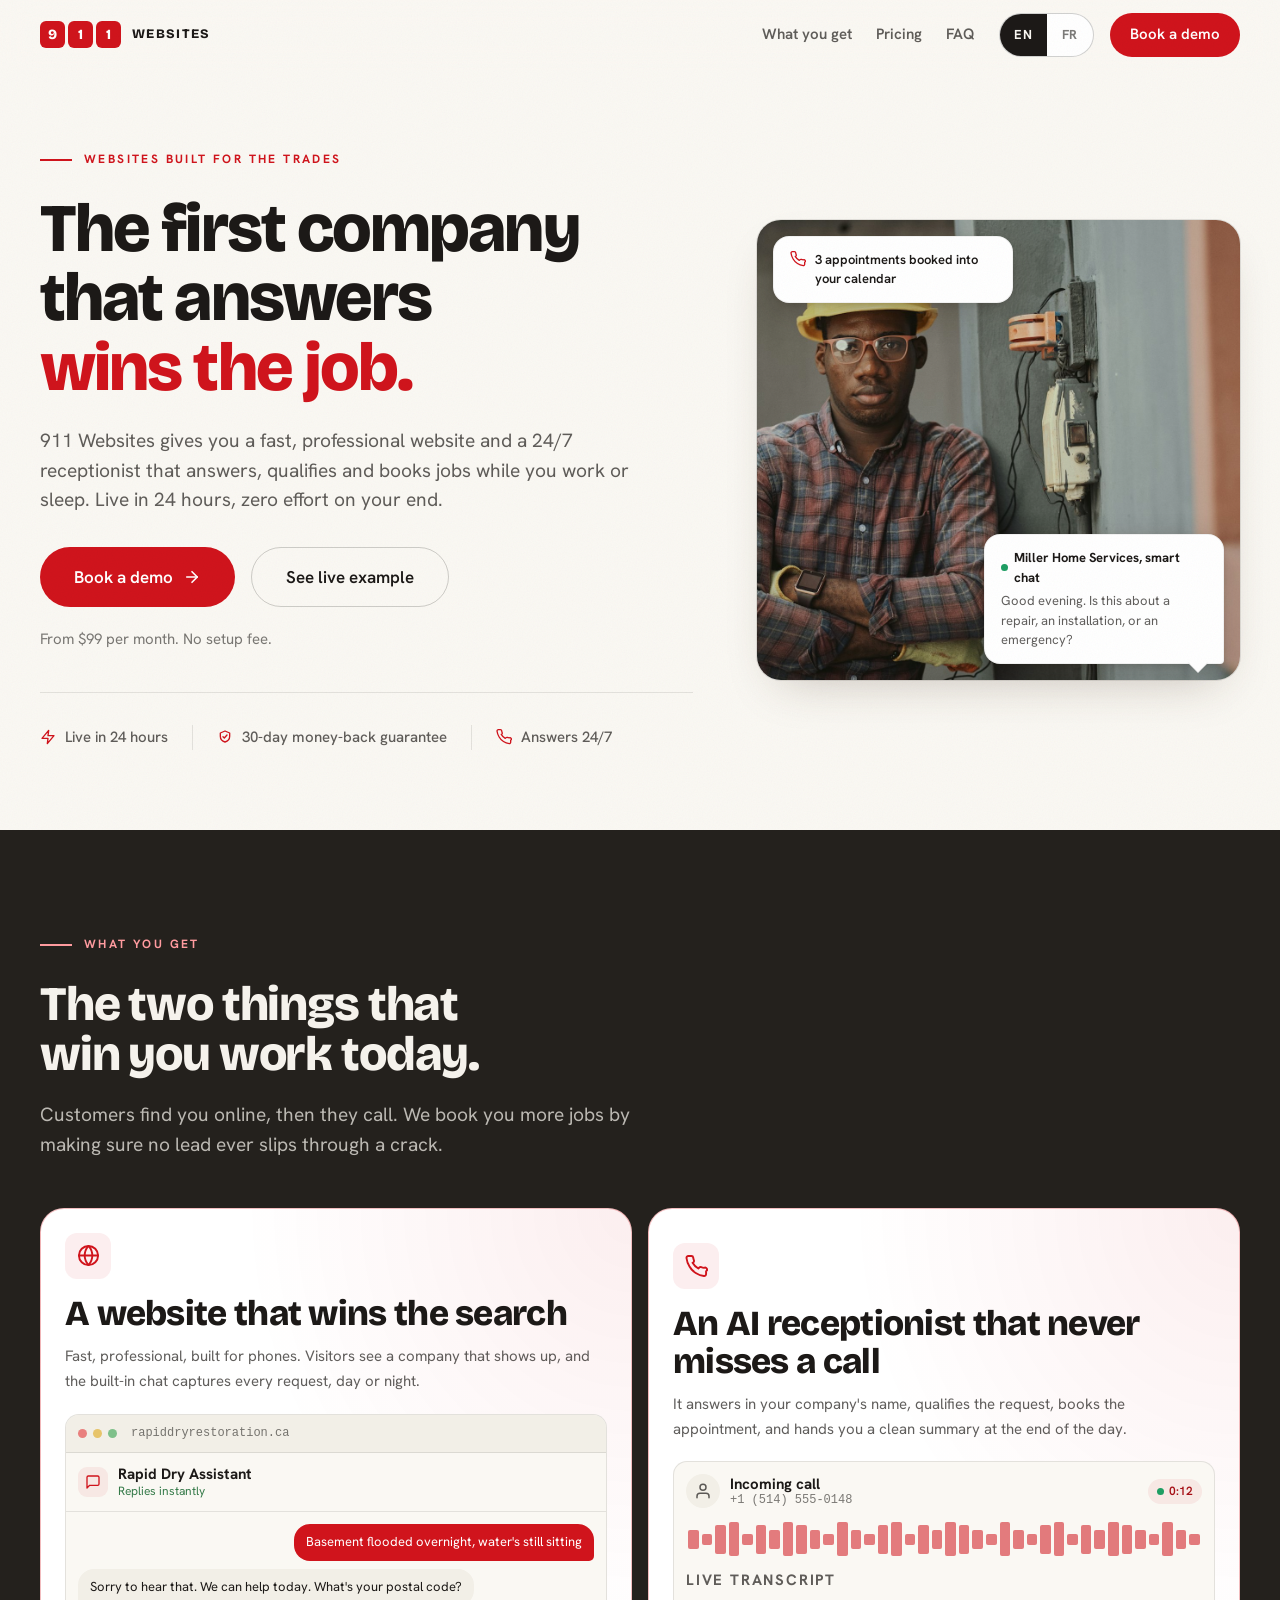
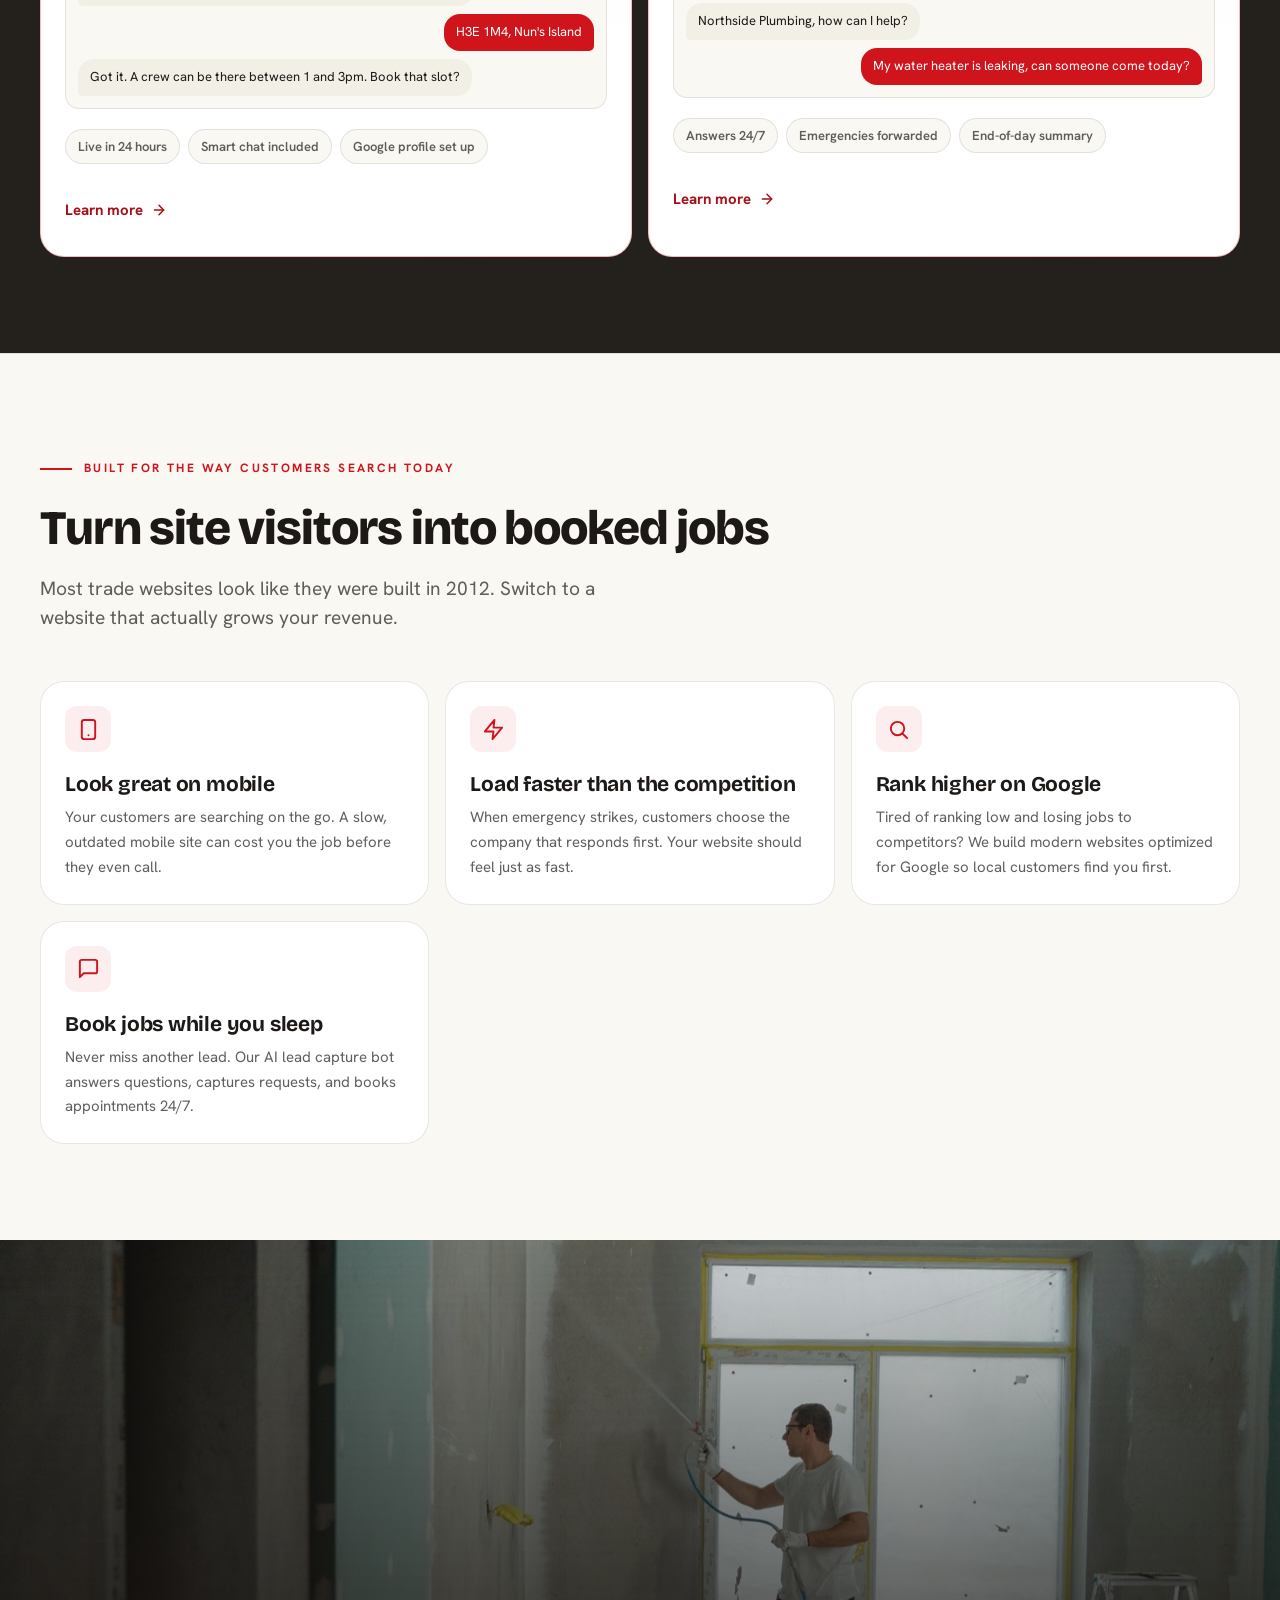
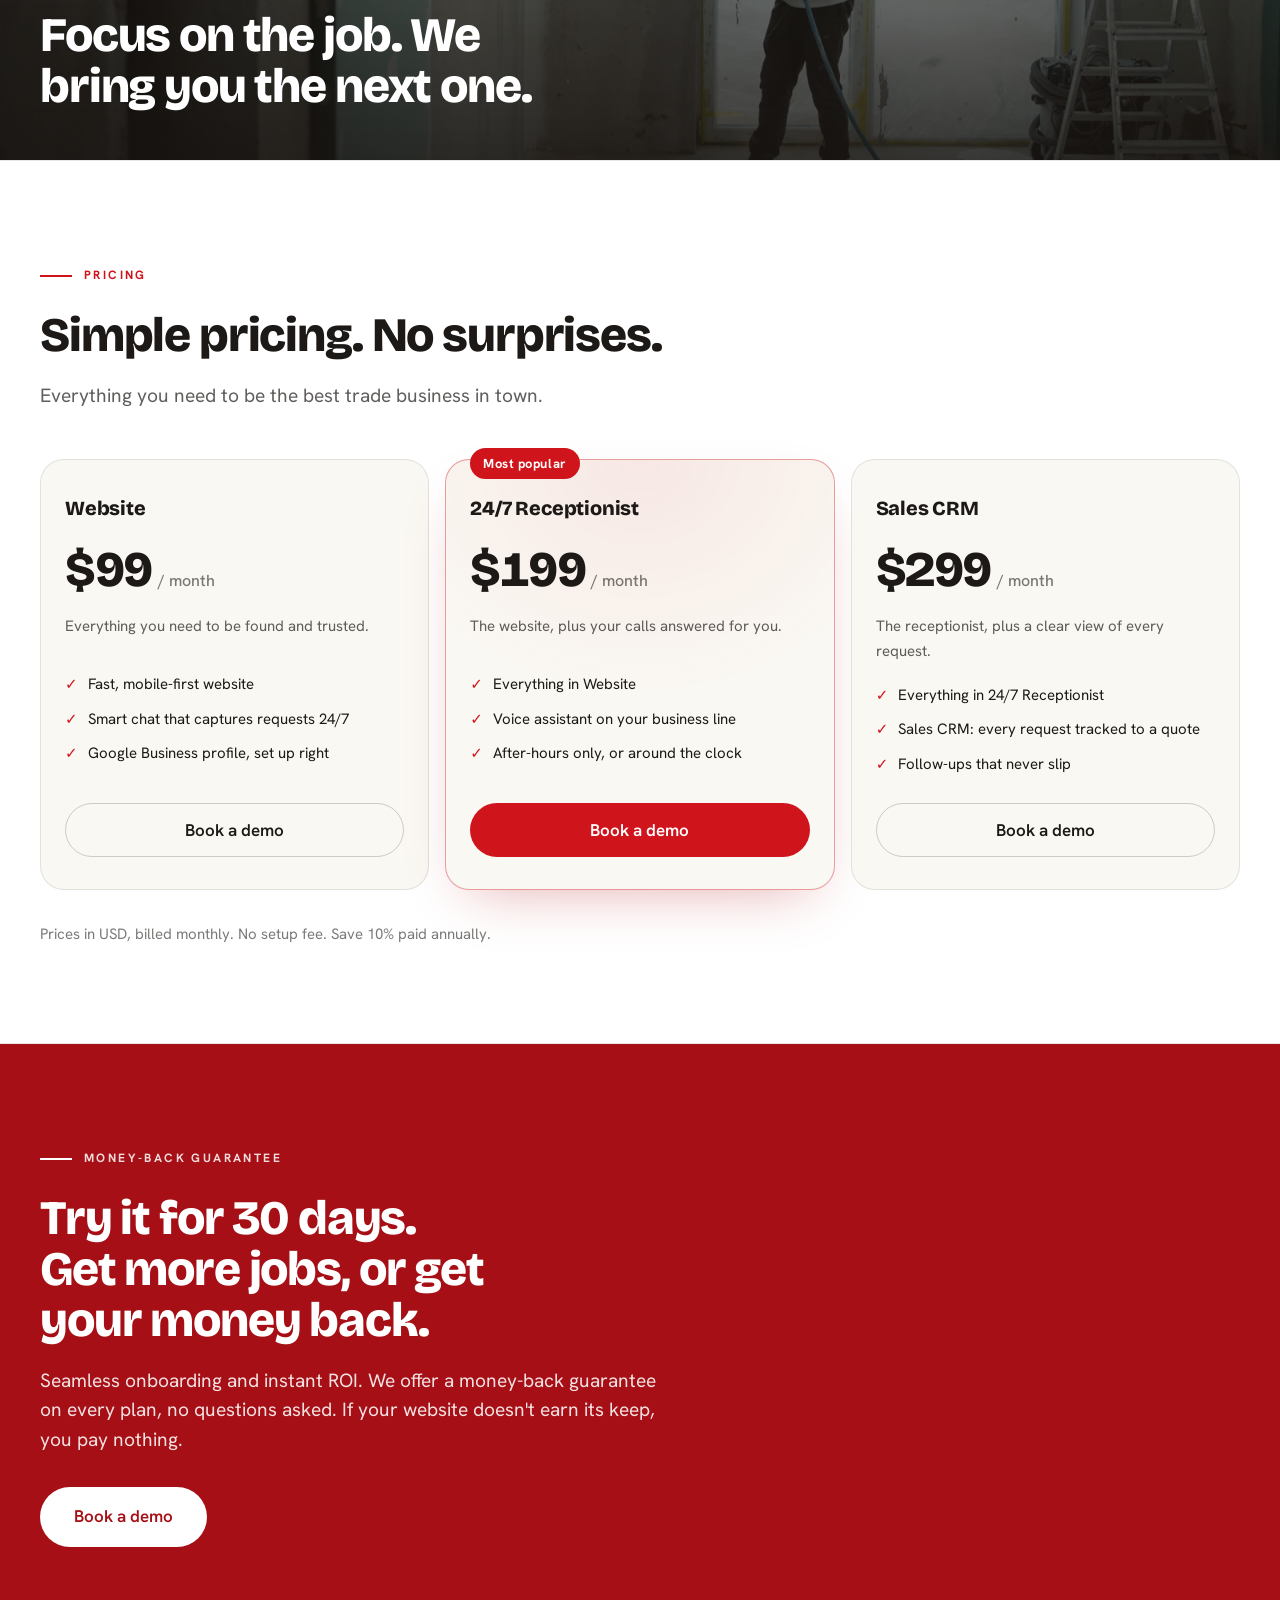
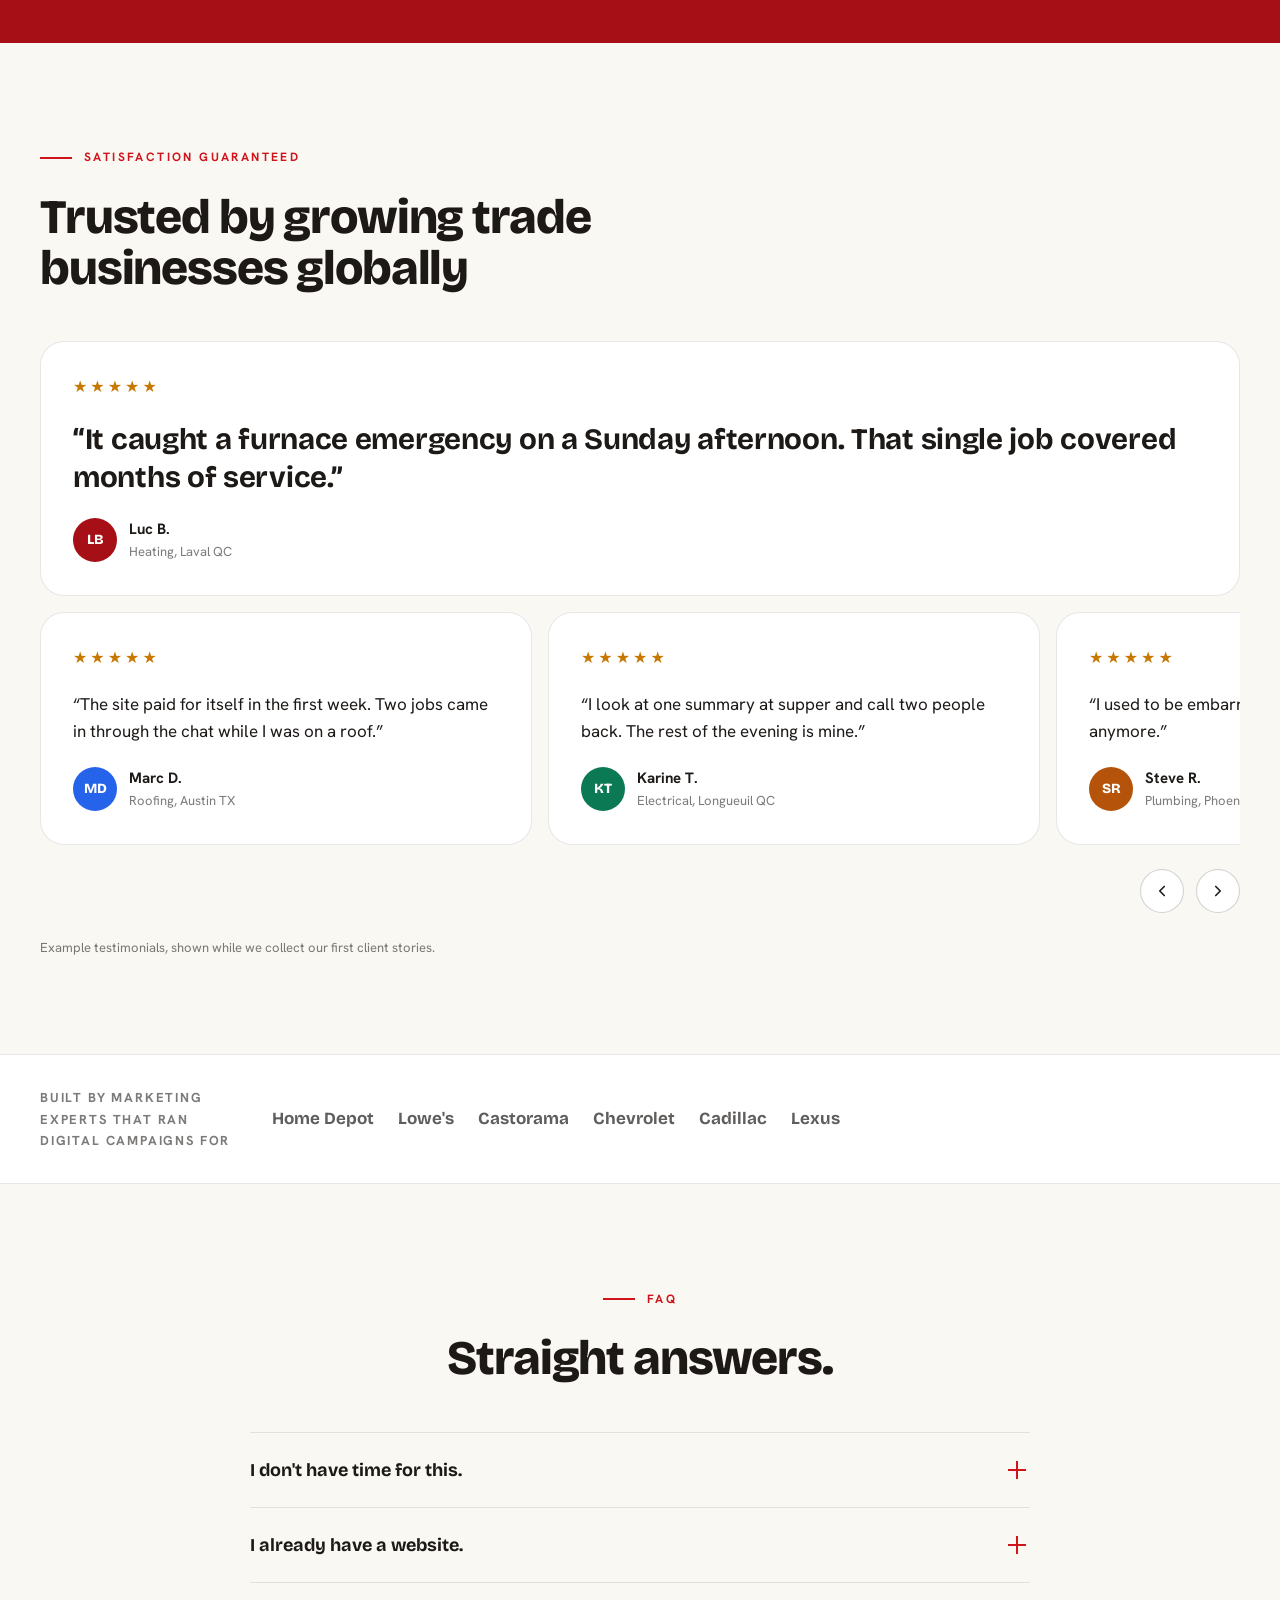
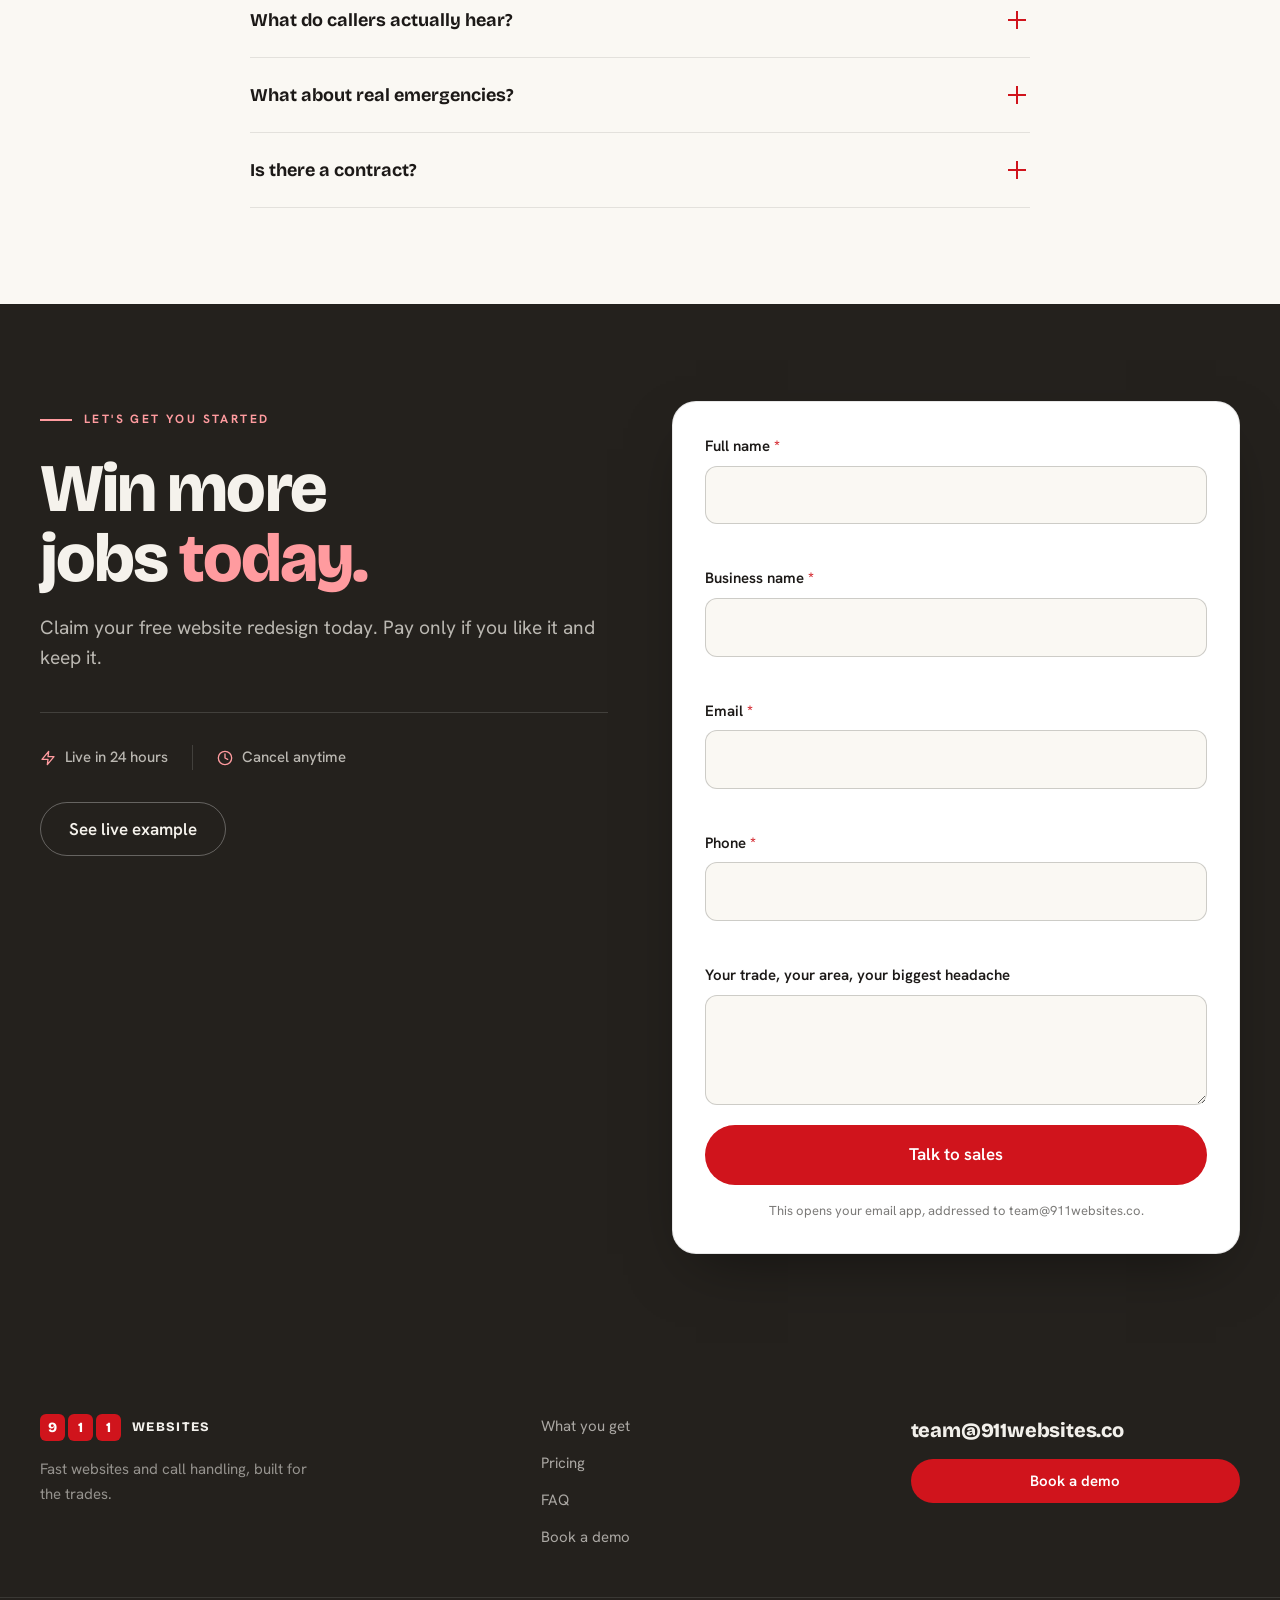
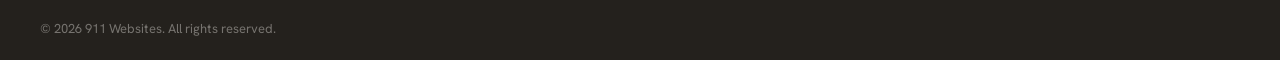
==== commit e6a5e8c4: "Swap hero and image-break photography for painting trade shots Two new stock photos, resized to the " ====
--- a/index.html
+++ b/index.html
@@ -17,7 +17,7 @@
   <link rel="preconnect" href="https://fonts.googleapis.com" />
   <link rel="preconnect" href="https://fonts.gstatic.com" crossorigin />
   <link href="https://fonts.googleapis.com/css2?family=Bricolage+Grotesque:opsz,wght@12..96,700;12..96,800&family=Hanken+Grotesk:wght@400;500;600;700&display=swap" rel="stylesheet" />
-  <link rel="stylesheet" href="assets/css/styles.css?v=6" />
+  <link rel="stylesheet" href="assets/css/styles.css?v=7" />
 </head>
 <body data-page="home">
 
@@ -233,8 +233,8 @@
     </section>
 
     <!-- IMAGE BREAK -->
-    <section class="imgbreak" aria-label="Electrician at work, hands busy">
-      <img src="assets/img/electrician.jpg" alt="An electrician working on a panel with both hands busy" loading="lazy" />
+    <section class="imgbreak" aria-label="Painter at work, hands busy">
+      <img src="assets/img/painter-spraying.jpg" alt="A painter spraying an interior wall with an airless gun, both hands on the tool" loading="lazy" />
       <div class="wrap">
         <h2 class="h2" data-i18n="h.break">You stay on the job. We bring the next one.</h2>
       </div>
@@ -496,7 +496,7 @@
     </div>
   </footer>
 
-  <script src="assets/js/i18n.js?v=6"></script>
-  <script src="assets/js/main.js?v=6"></script>
+  <script src="assets/js/i18n.js?v=7"></script>
+  <script src="assets/js/main.js?v=7"></script>
 </body>
 </html>
--- a/assets/css/styles.css
+++ b/assets/css/styles.css
@@ -1308,6 +1308,119 @@
 }
 .skip:focus { top: 0; }
 
+/* ── LIVE EXAMPLE / BEFORE-AFTER ────────────────── */
+.cmp { padding: var(--s16) 0 var(--s24); }
+.cmp__head { max-width: 46rem; }
+.cmp__note {
+  margin-top: var(--s8);
+  padding-top: var(--s4);
+  border-top: 1px solid var(--line);
+  color: var(--text-3);
+  font-size: var(--fs-sm);
+  line-height: 1.55;
+}
+
+/* Segmented Before / After control */
+.cmp__tabs {
+  display: inline-flex;
+  gap: var(--s1);
+  margin: var(--s10) 0 var(--s5);
+  padding: var(--s1);
+  background: var(--surface-2);
+  border: 1px solid var(--line);
+  border-radius: 999px;
+}
+.cmp__tab {
+  appearance: none;
+  border: 0;
+  cursor: pointer;
+  padding: 11px 26px;
+  border-radius: 999px;
+  background: transparent;
+  color: var(--text-2);
+  font-family: var(--font-body);
+  font-size: var(--fs-sm);
+  font-weight: 600;
+  line-height: 1;
+  transition: background var(--t), color var(--t);
+}
+.cmp__tab:hover { color: var(--text); }
+.cmp__tab[aria-selected="true"] {
+  background: var(--surface);
+  color: var(--text);
+  box-shadow: 0 1px 2px rgba(28, 25, 20, 0.12);
+}
+.cmp__tab:focus-visible { outline: 2px solid var(--red); outline-offset: 2px; }
+
+/* Browser chrome */
+.cmp__frame {
+  border: 1px solid var(--line-2);
+  border-radius: var(--r-md);
+  overflow: hidden;
+  background: var(--surface);
+  box-shadow: 0 18px 44px rgba(28, 25, 20, 0.10);
+}
+.cmp__bar {
+  display: flex;
+  align-items: center;
+  gap: var(--s3);
+  padding: 10px var(--s4);
+  background: var(--surface-2);
+  border-bottom: 1px solid var(--line);
+}
+.cmp__dots { display: flex; gap: 6px; flex: none; }
+.cmp__dots i { width: 11px; height: 11px; border-radius: 50%; background: var(--line-2); }
+.cmp__url {
+  flex: 1;
+  padding: 5px 12px;
+  border-radius: 999px;
+  background: var(--surface);
+  border: 1px solid var(--line);
+  color: var(--text-3);
+  font-size: var(--fs-xs);
+  font-family: ui-monospace, SFMono-Regular, Menlo, monospace;
+  white-space: nowrap;
+  overflow: hidden;
+  text-overflow: ellipsis;
+}
+.cmp__stage { position: relative; height: 700px; background: var(--surface); }
+.cmp__panel {
+  position: absolute;
+  inset: 0;
+  opacity: 0;
+  visibility: hidden;
+  transition: opacity var(--t);
+}
+.cmp__panel[data-active] { opacity: 1; visibility: visible; }
+.cmp__panel iframe { width: 100%; height: 100%; border: 0; display: block; }
+
+.cmp__caption {
+  margin-top: var(--s5);
+  color: var(--text-2);
+  font-size: var(--fs-sm);
+  line-height: 1.6;
+  max-width: 46rem;
+}
+.cmp__caption b { color: var(--text); font-weight: 600; }
+.cmp__actions { margin-top: var(--s10); display: flex; flex-wrap: wrap; gap: var(--s3); }
+
+/* No-JS: show both, stacked, already labelled */
+.cmp__nojs { display: none; }
+.no-js .cmp__tabs { display: none; }
+.no-js .cmp__nojs { display: block; margin-bottom: var(--s3); font-weight: 600; }
+.no-js .cmp__stage { height: auto; }
+.no-js .cmp__panel {
+  position: static;
+  opacity: 1;
+  visibility: visible;
+  height: 700px;
+  border-top: 1px solid var(--line);
+}
+
+@media (prefers-reduced-motion: reduce) {
+  .cmp__panel { transition: none; }
+}
+
 /* ════════════════════════════════════════════════
    BREAKPOINT 768
 ════════════════════════════════════════════════ */
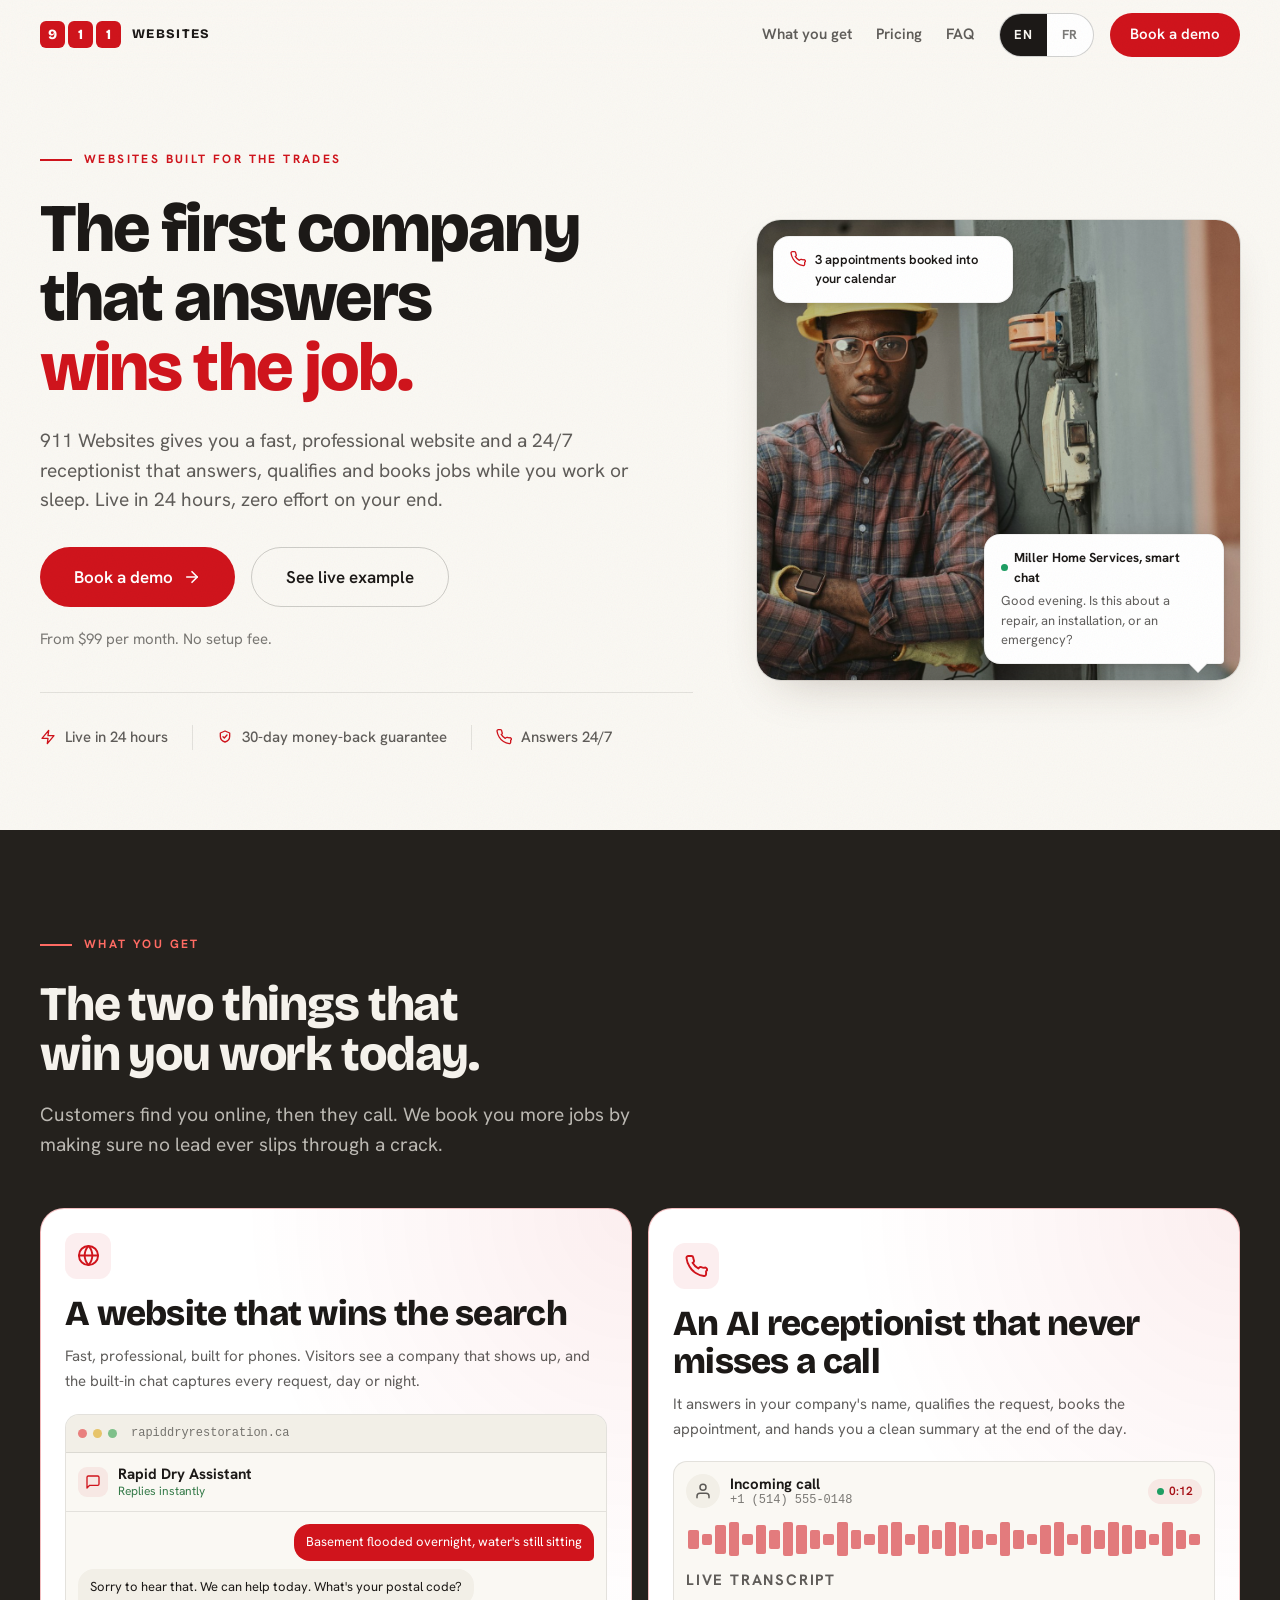
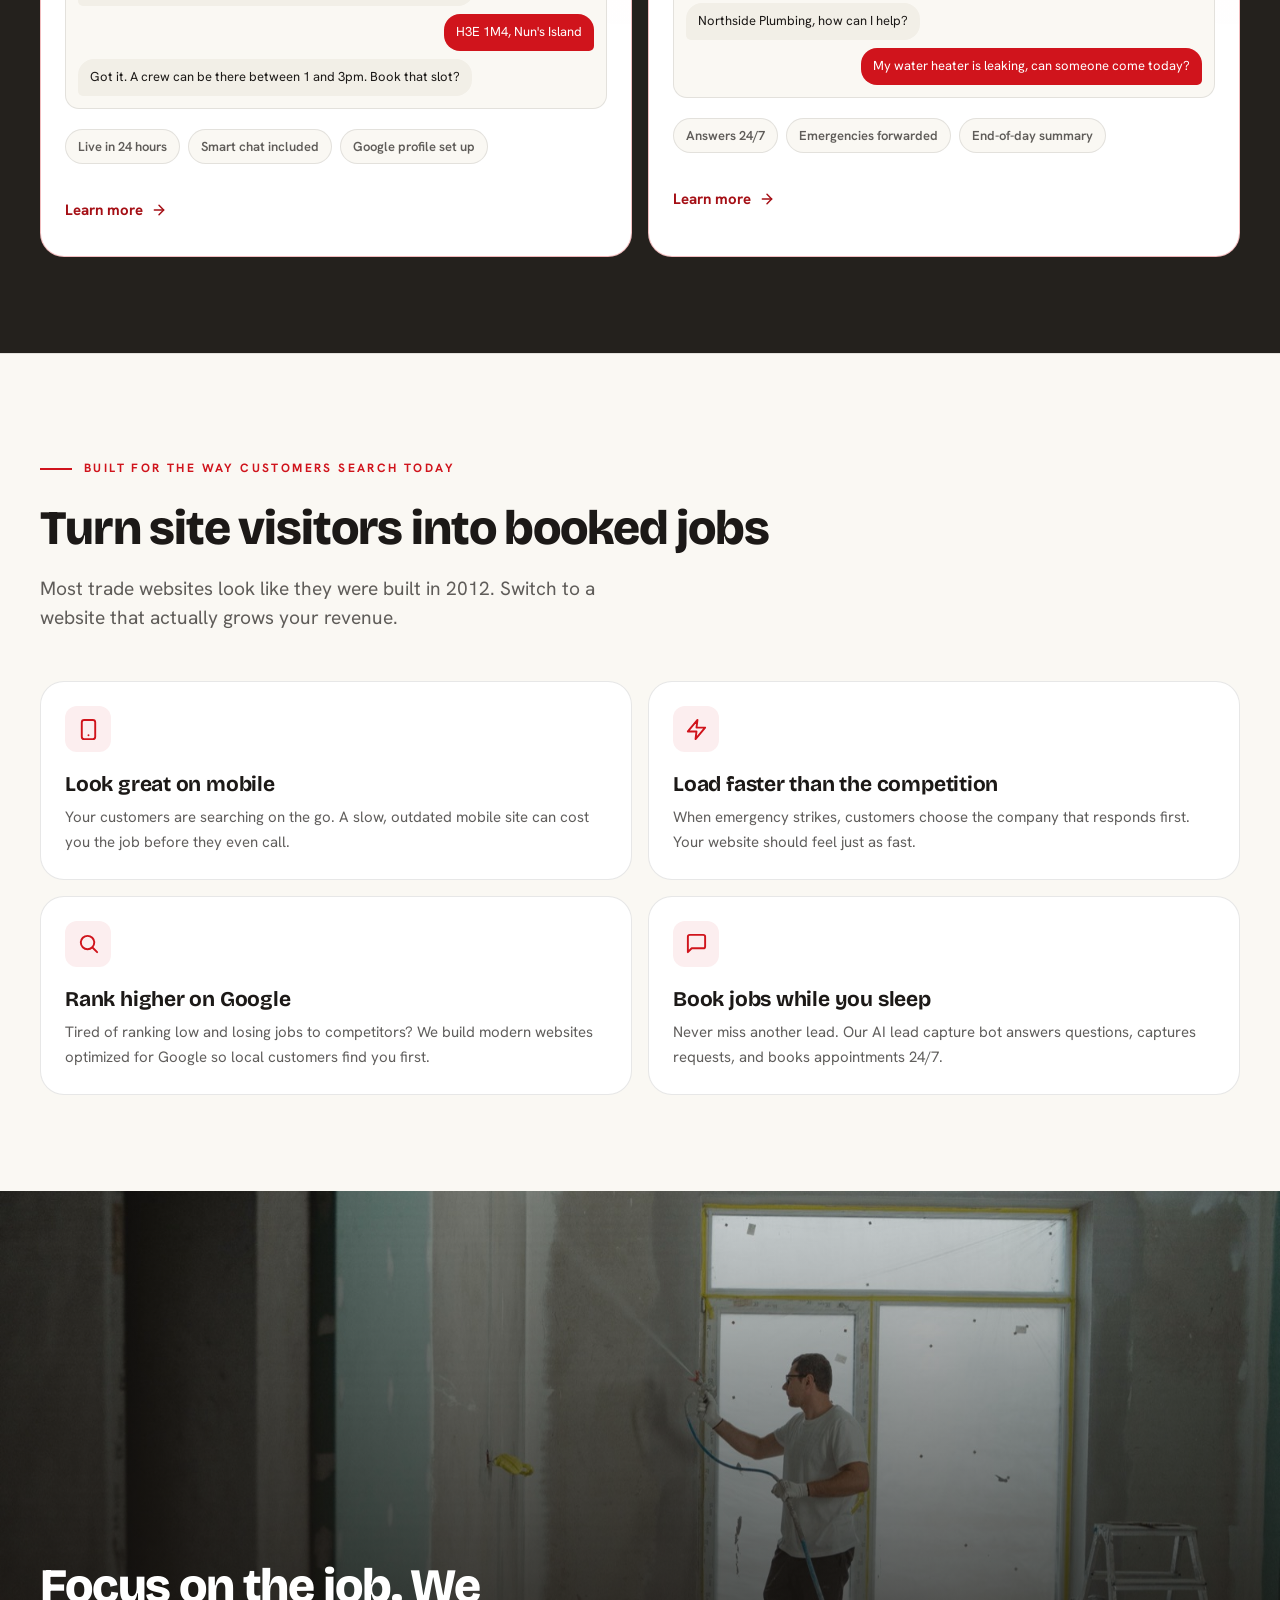
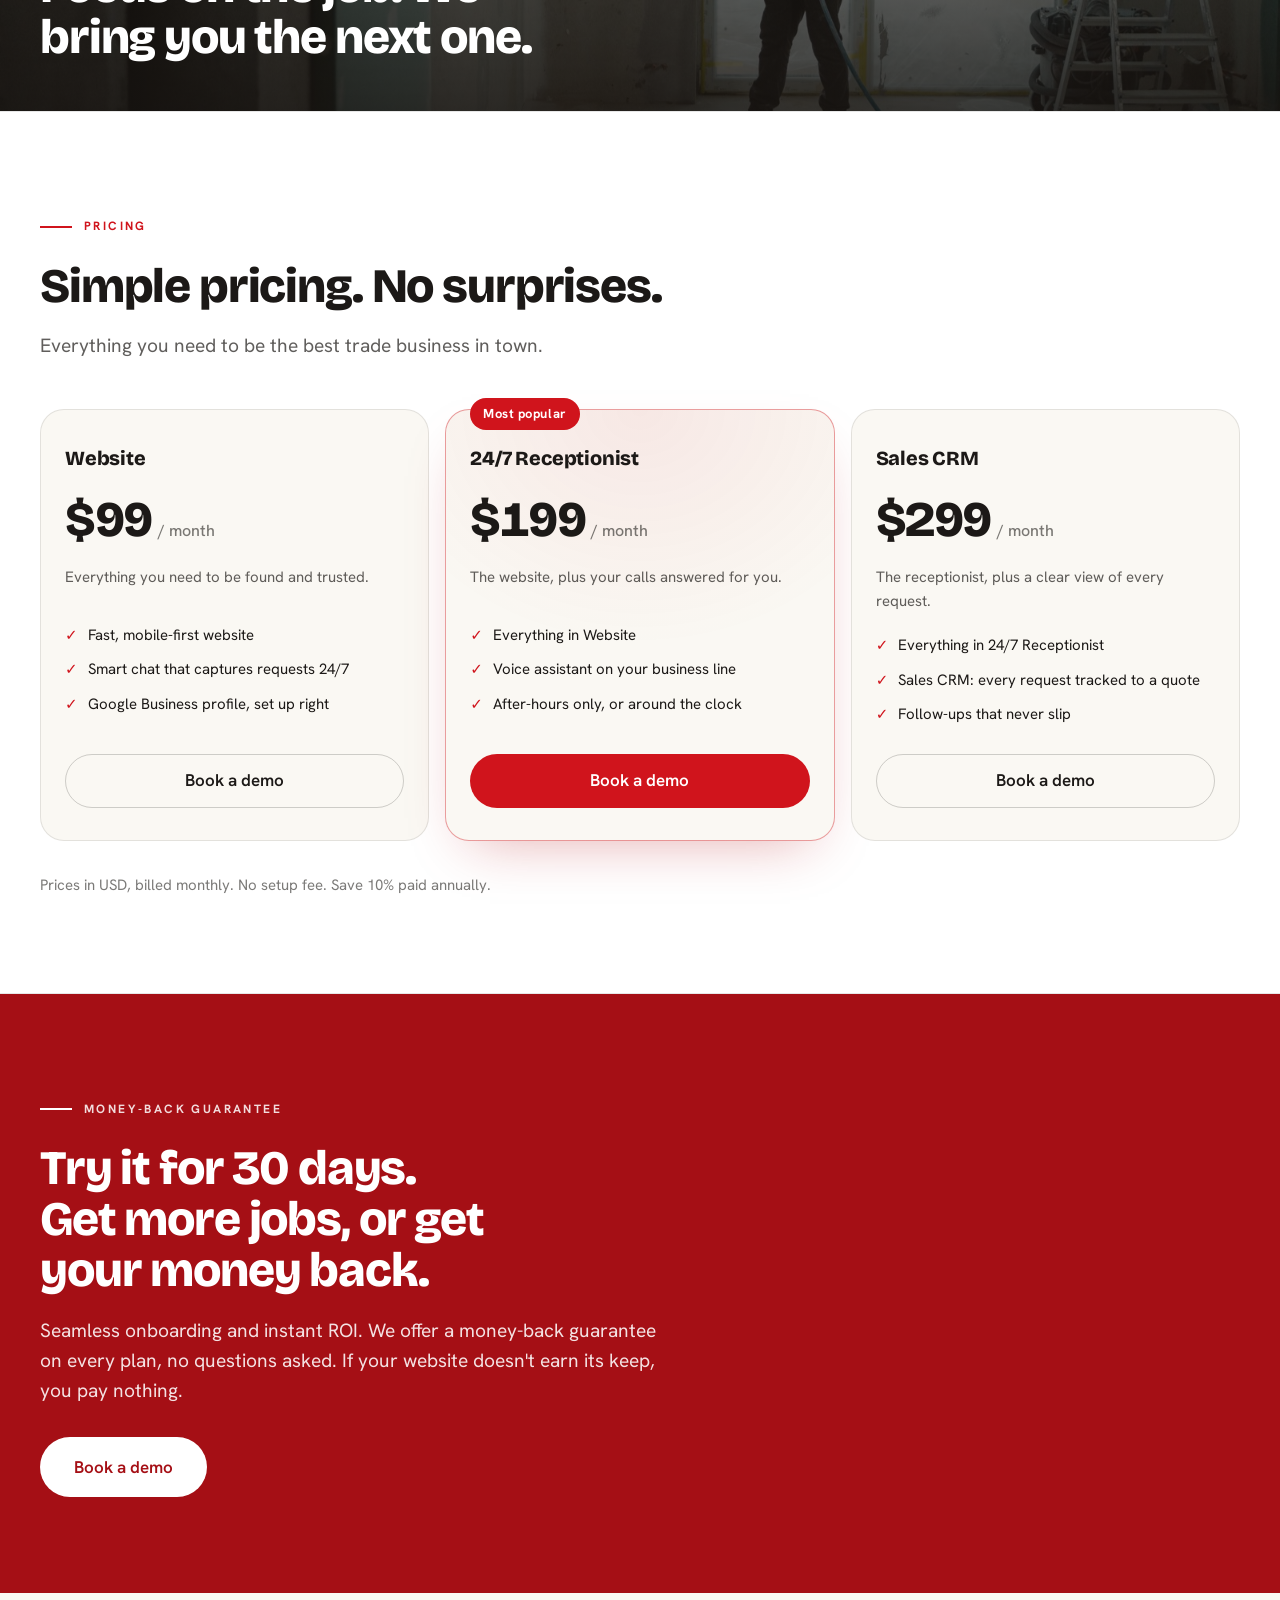
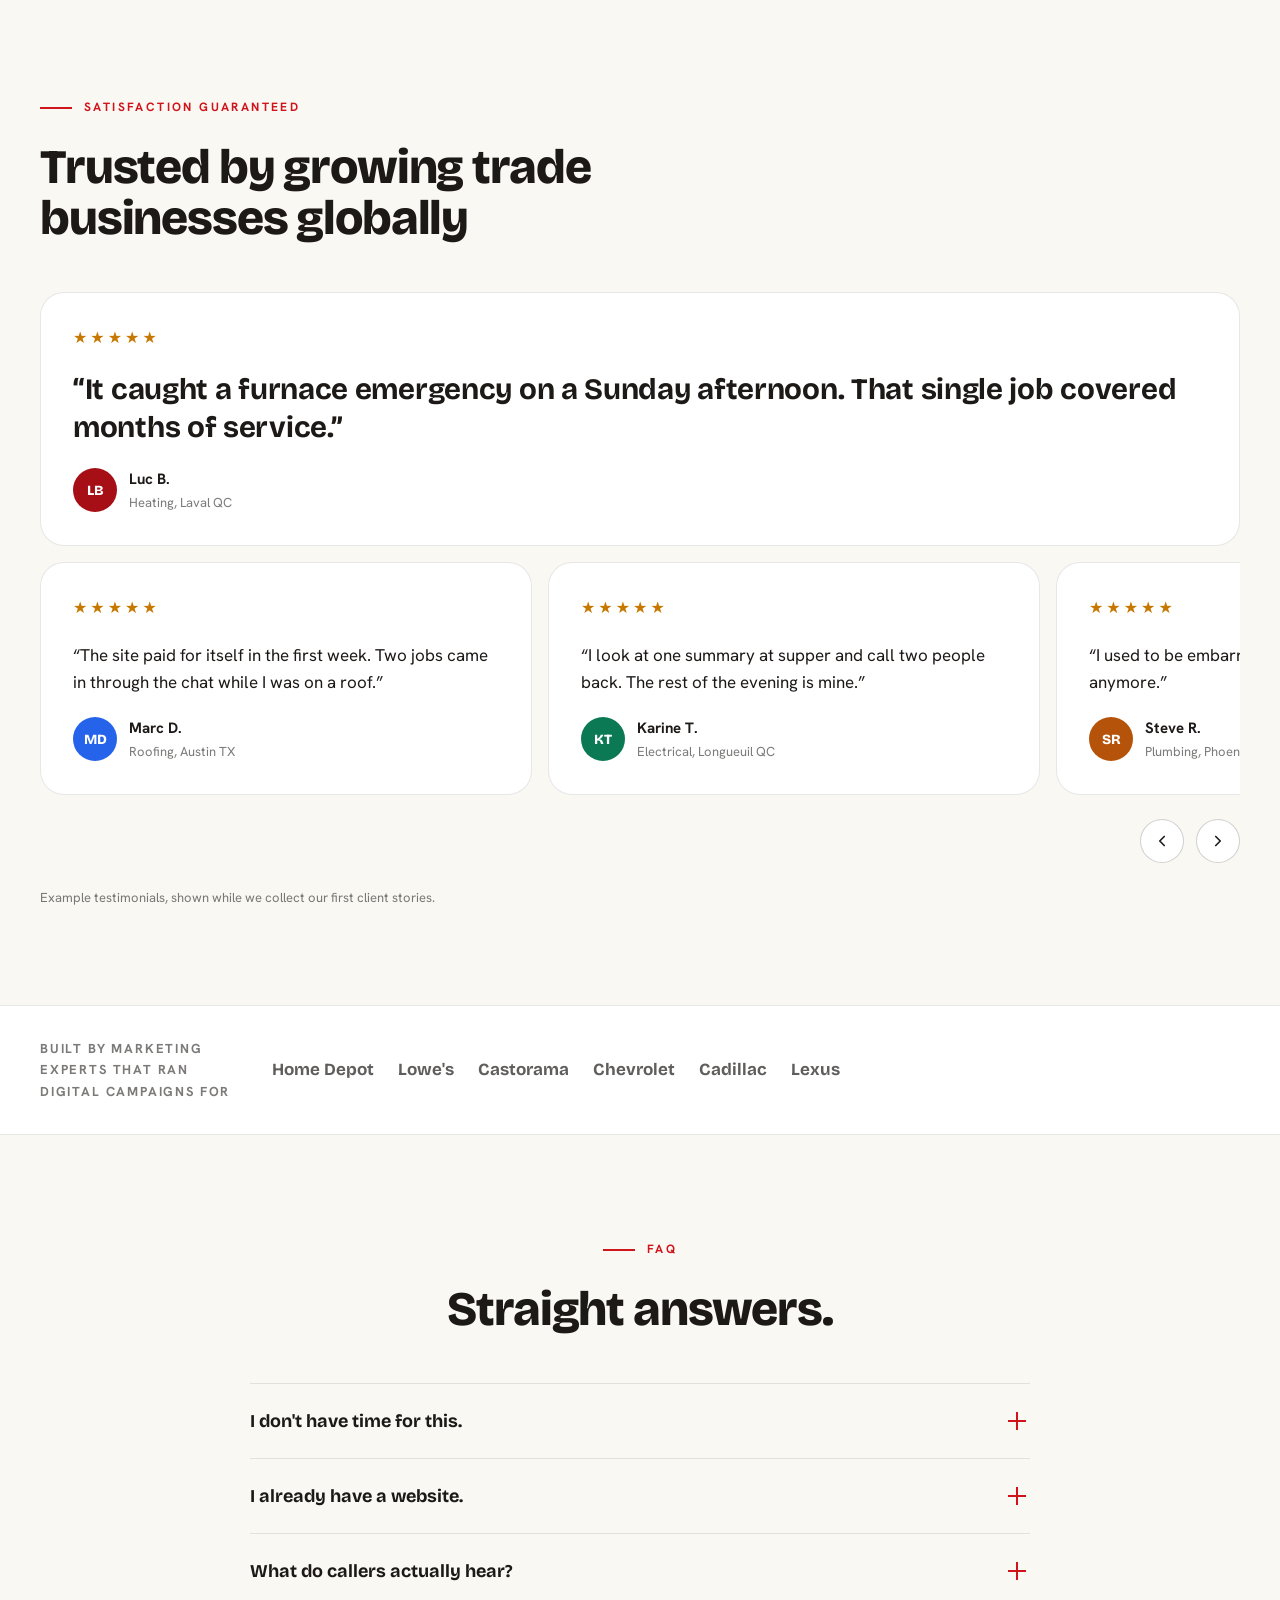
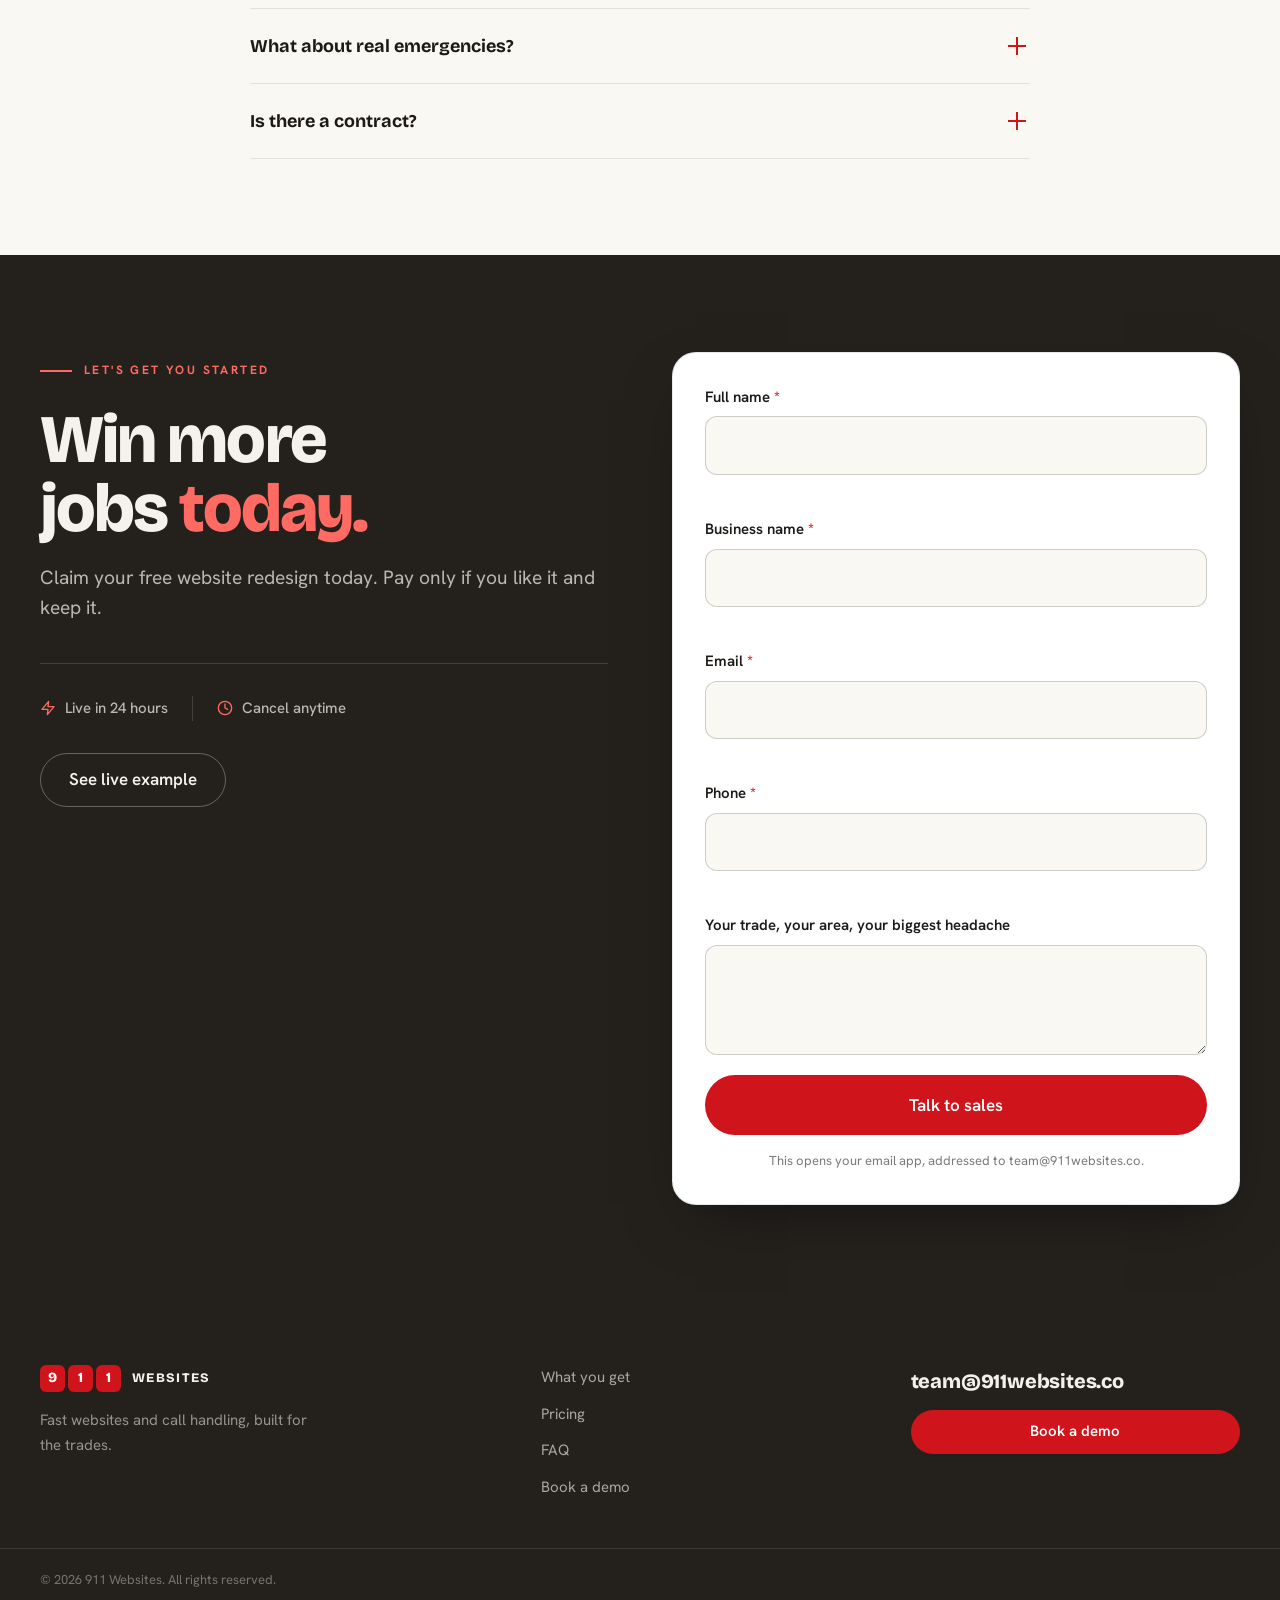
==== commit d036ea55: "Rewrite the French for France, and two fixes from Etienne's review The FR copy was written in Québéc" ====
--- a/index.html
+++ b/index.html
@@ -199,7 +199,7 @@
           <h2 class="h2" id="features-title" data-i18n="h.feat.title">Turn site visitors into booked jobs</h2>
           <p class="lead" data-i18n="h.feat.lead">Most trade websites look like they were built in 2012. Switch to a website that actually grows your revenue.</p>
         </div>
-        <div class="bento stagger">
+        <div class="bento bento--four stagger">
           <article class="tile">
             <span class="tile__ico" aria-hidden="true">
               <svg viewBox="0 0 24 24" fill="none" stroke="currentColor" stroke-width="2" stroke-linecap="round" stroke-linejoin="round"><rect x="5" y="2" width="14" height="20" rx="2.5"/><line x1="12" y1="18" x2="12.01" y2="18"/></svg>
--- a/assets/css/styles.css
+++ b/assets/css/styles.css
@@ -38,7 +38,10 @@
   --slate:      #24211D;
   --on-slate:   #F5F2EC;
   --on-slate-2: rgba(245, 242, 236, 0.72);
-  --red-on-slate: #FF9B9F;
+  /* Étienne read the old #FF9B9F as pink on the dark bands. The brand red
+     itself only reaches 2.9:1 against --slate, so it cannot be used here;
+     this is as red as the accent gets while staying legible (5.75:1). */
+  --red-on-slate: #FF6B63;
 
   /* Type */
   --font-display: 'Bricolage Grotesque', Georgia, serif;
@@ -1456,6 +1459,9 @@
   .panel { justify-self: end; }
 
   .bento { grid-template-columns: repeat(3, 1fr); }
+  /* Four tiles across three columns leave an orphan on the second row;
+     hold this grid at 2x2 so the block stays balanced. */
+  .bento--four { grid-template-columns: repeat(2, 1fr); }
   .tile--feature { grid-column: span 2; display: flex; flex-direction: column; justify-content: center; }
   .tile--feature .tile__ico { margin-bottom: var(--s4); }
 
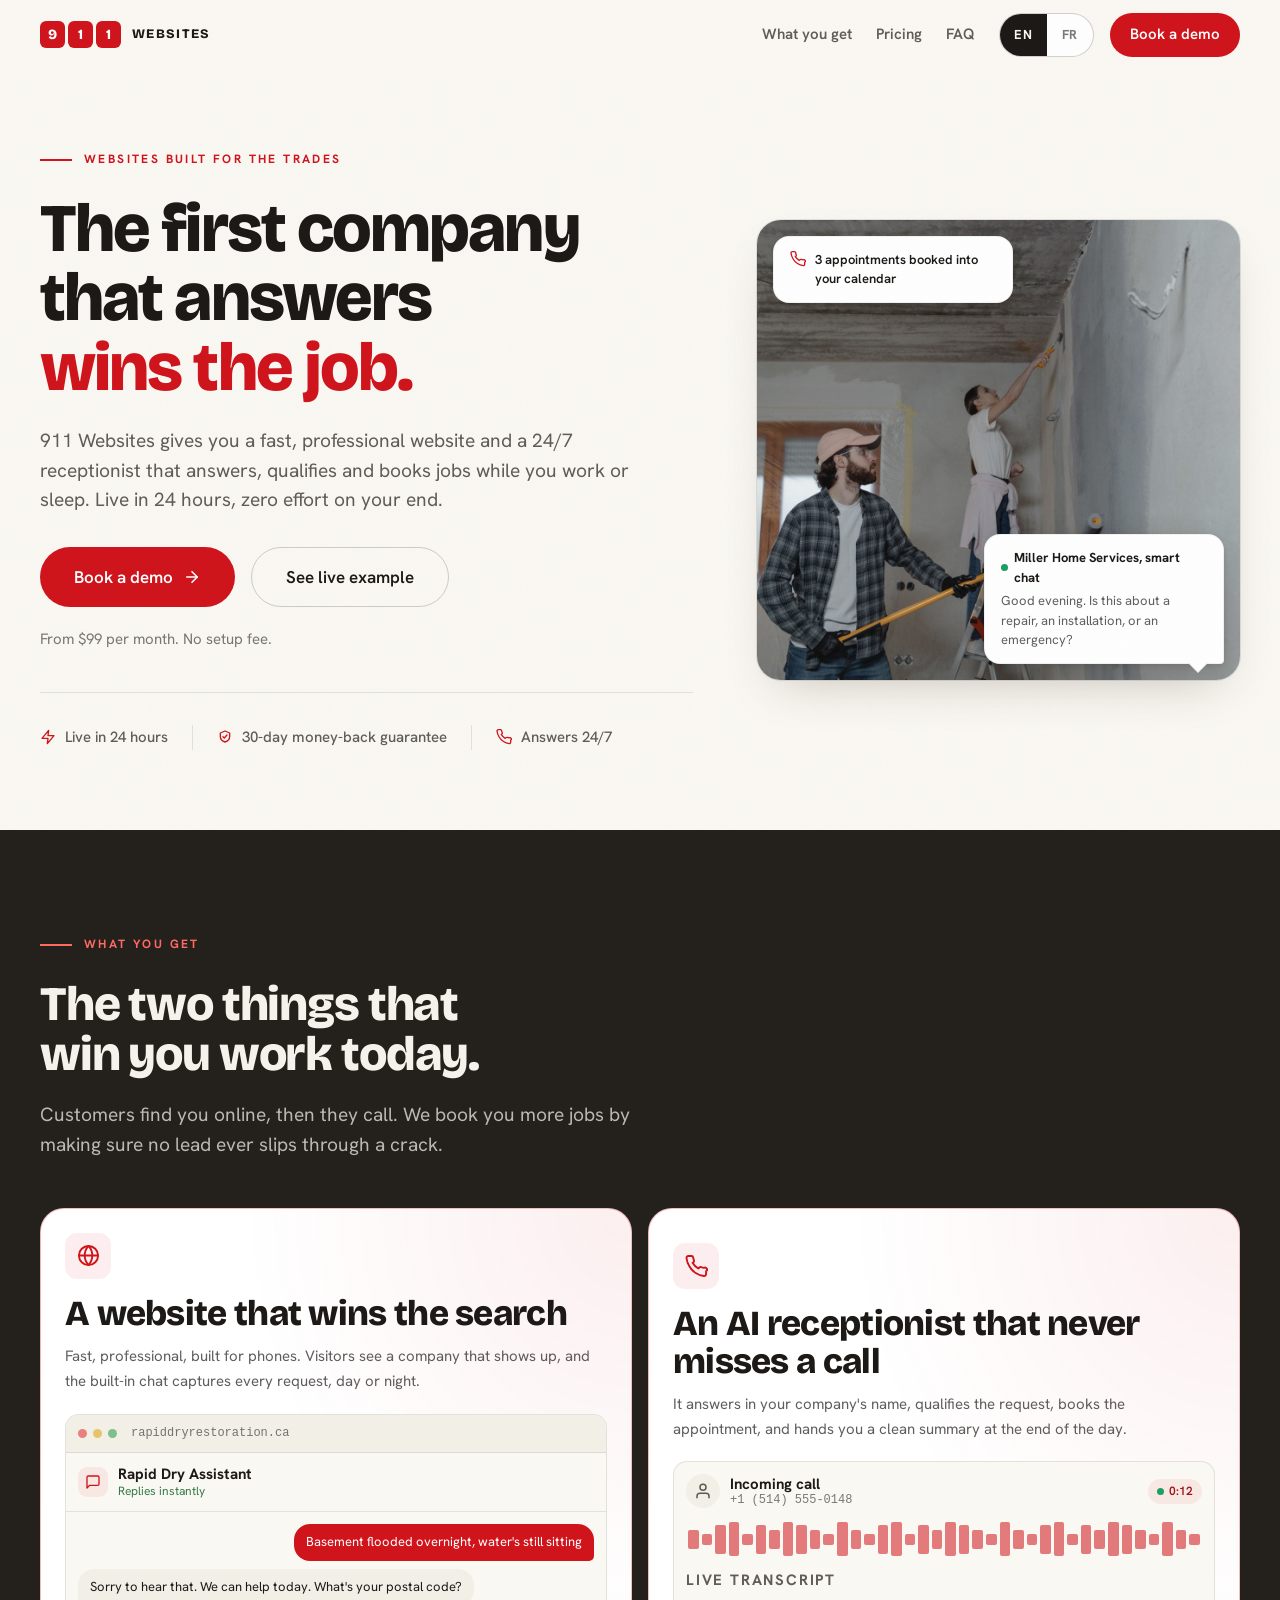
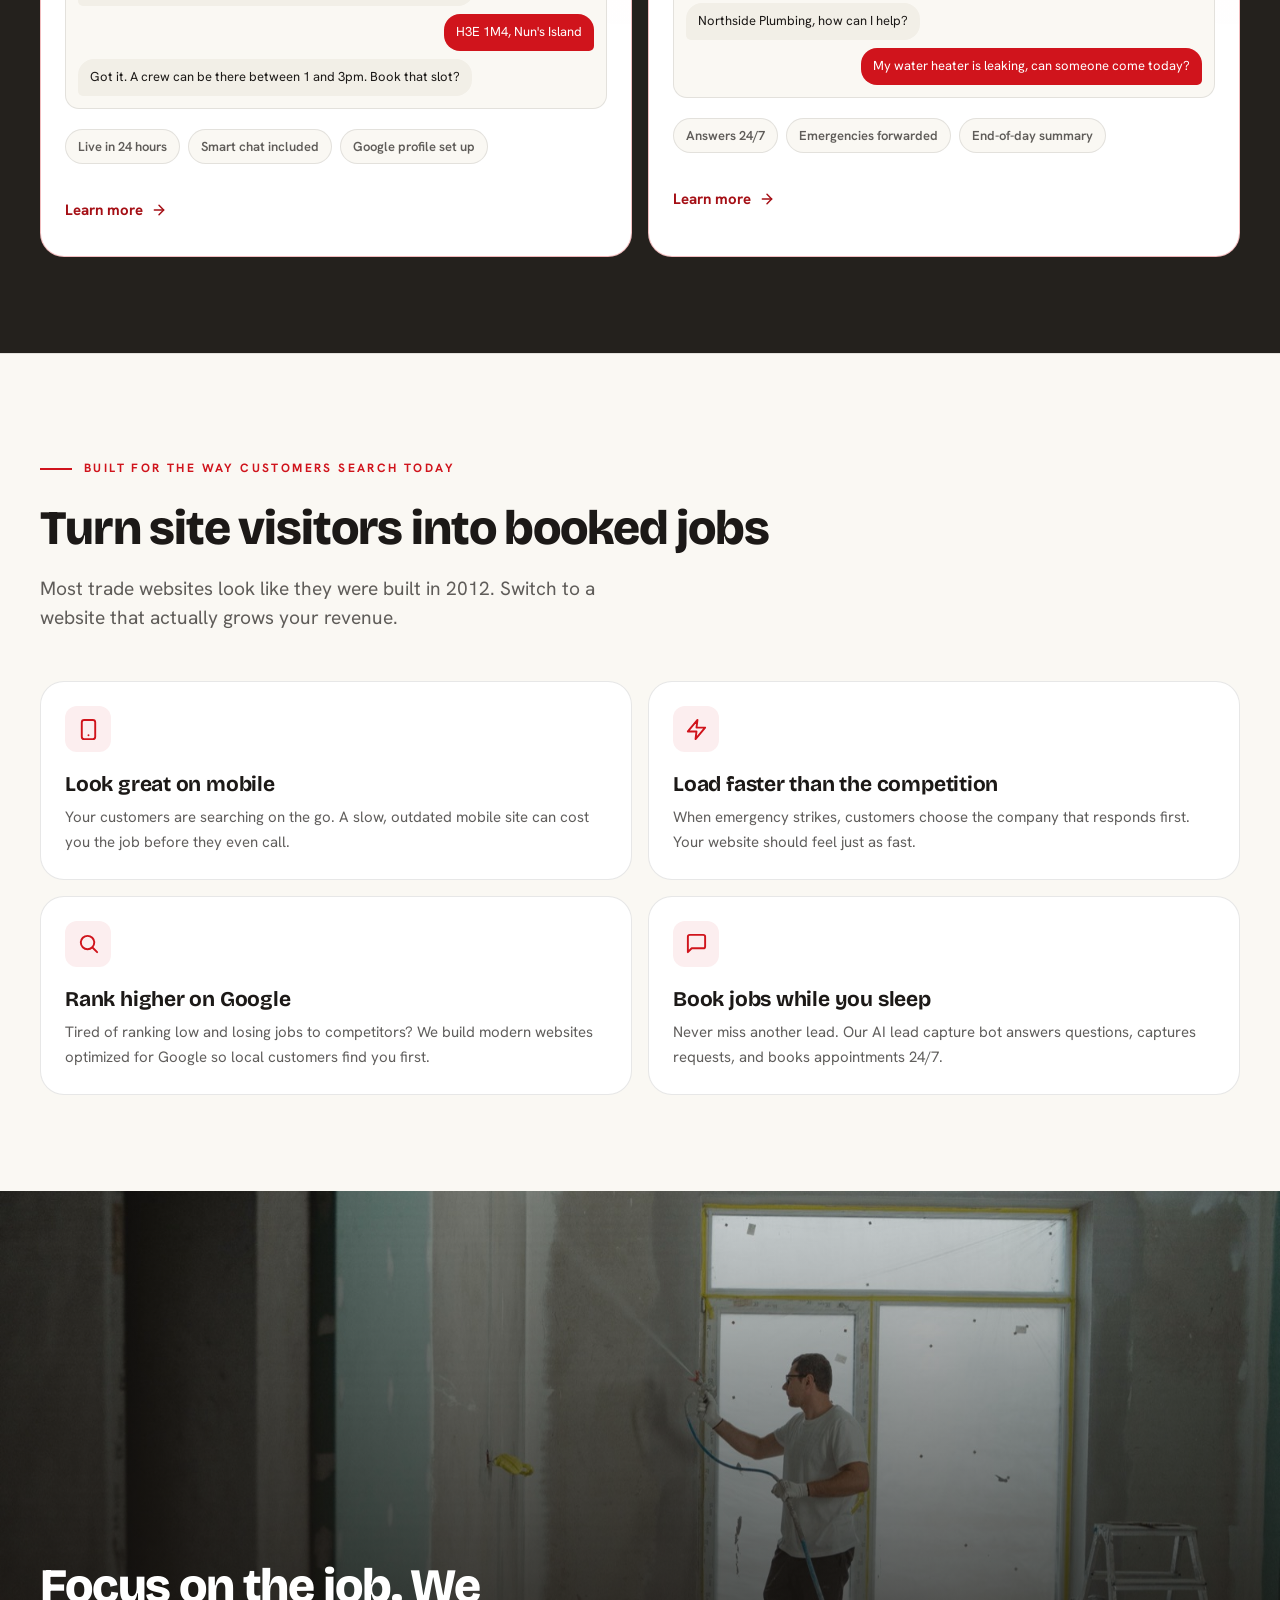
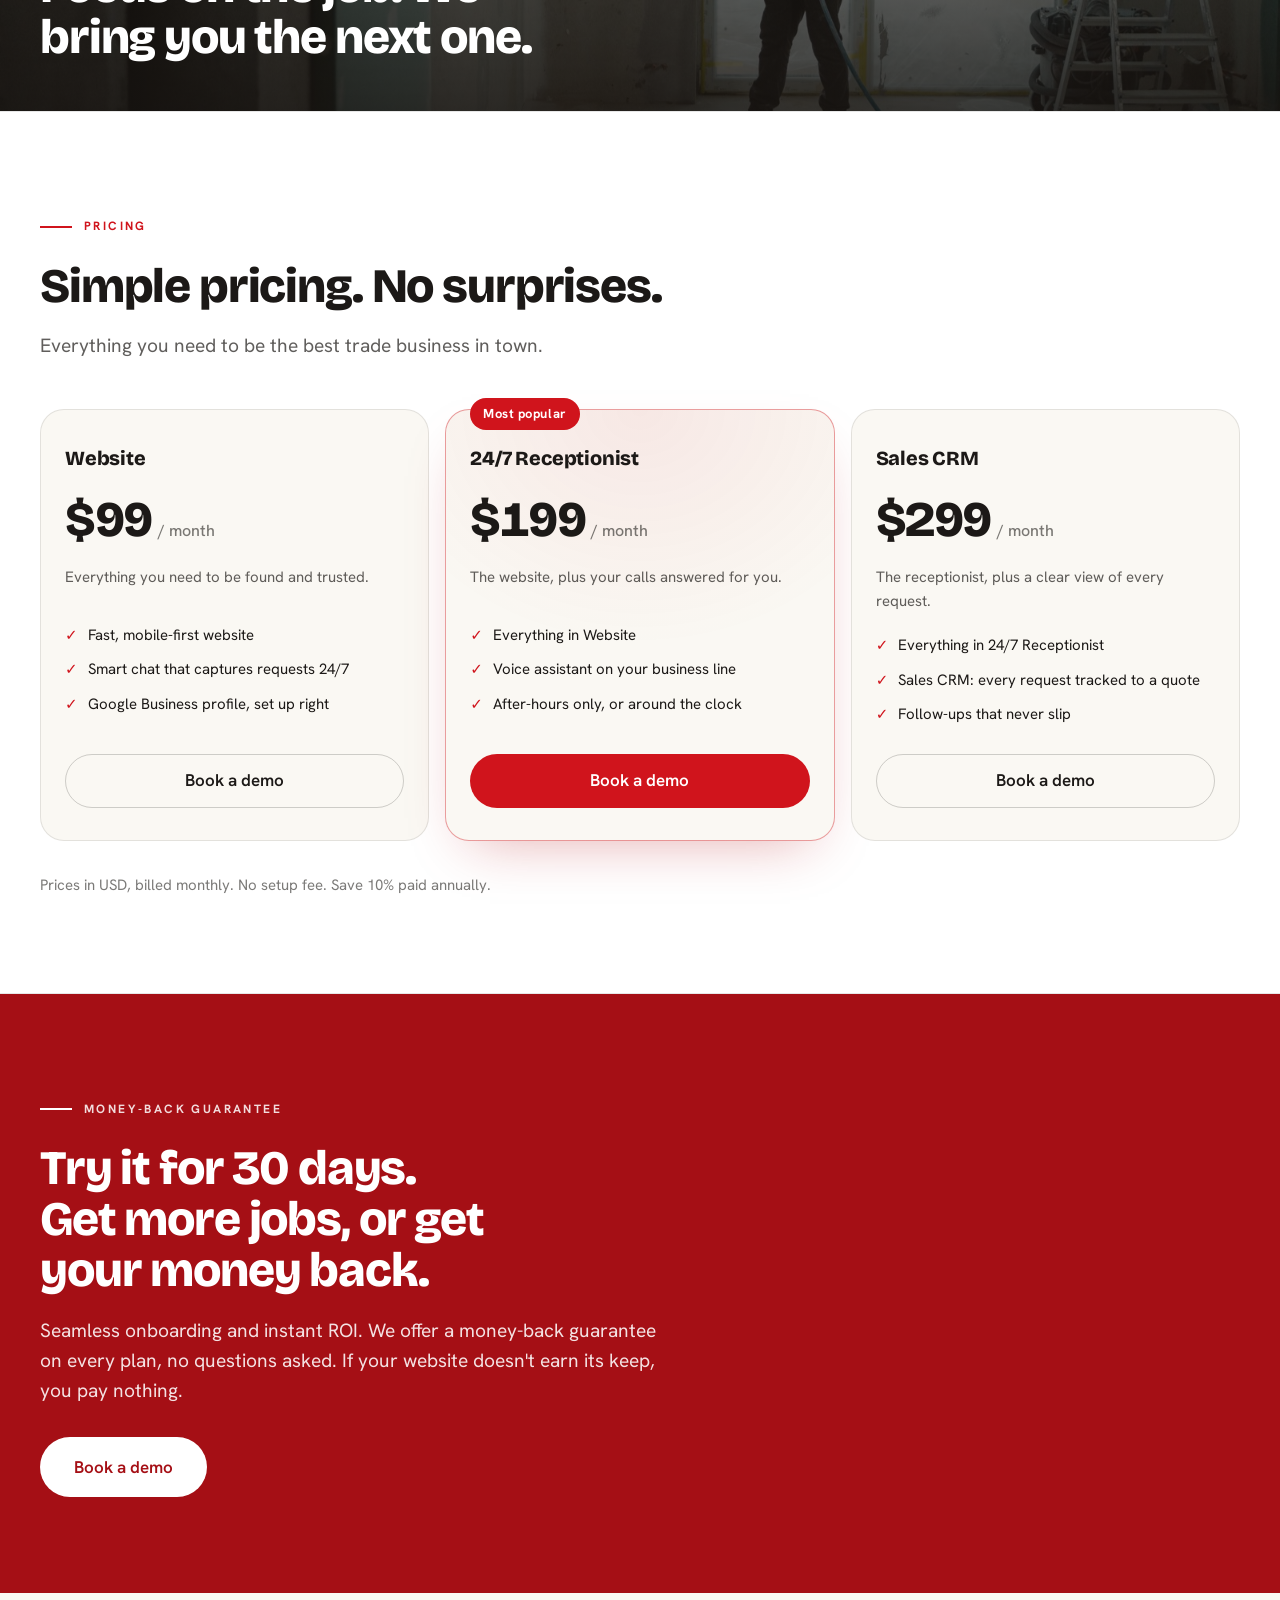
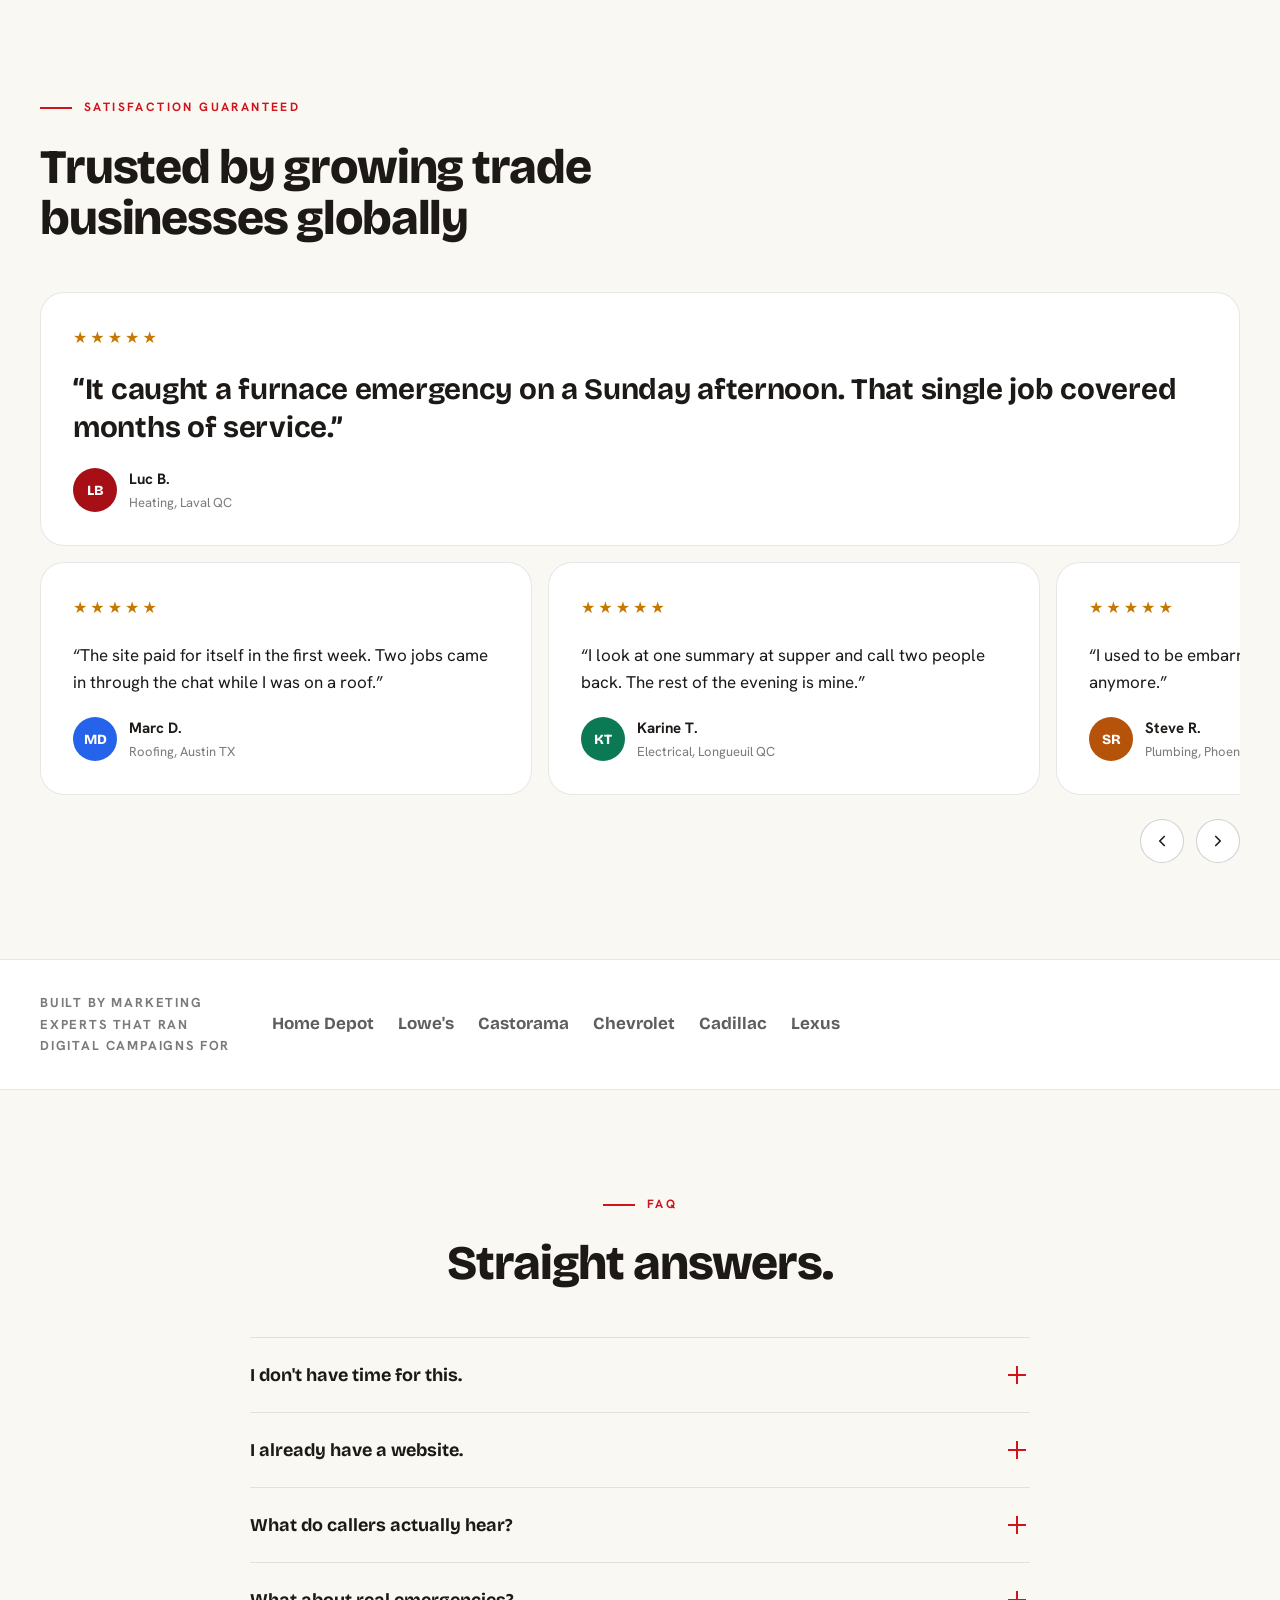
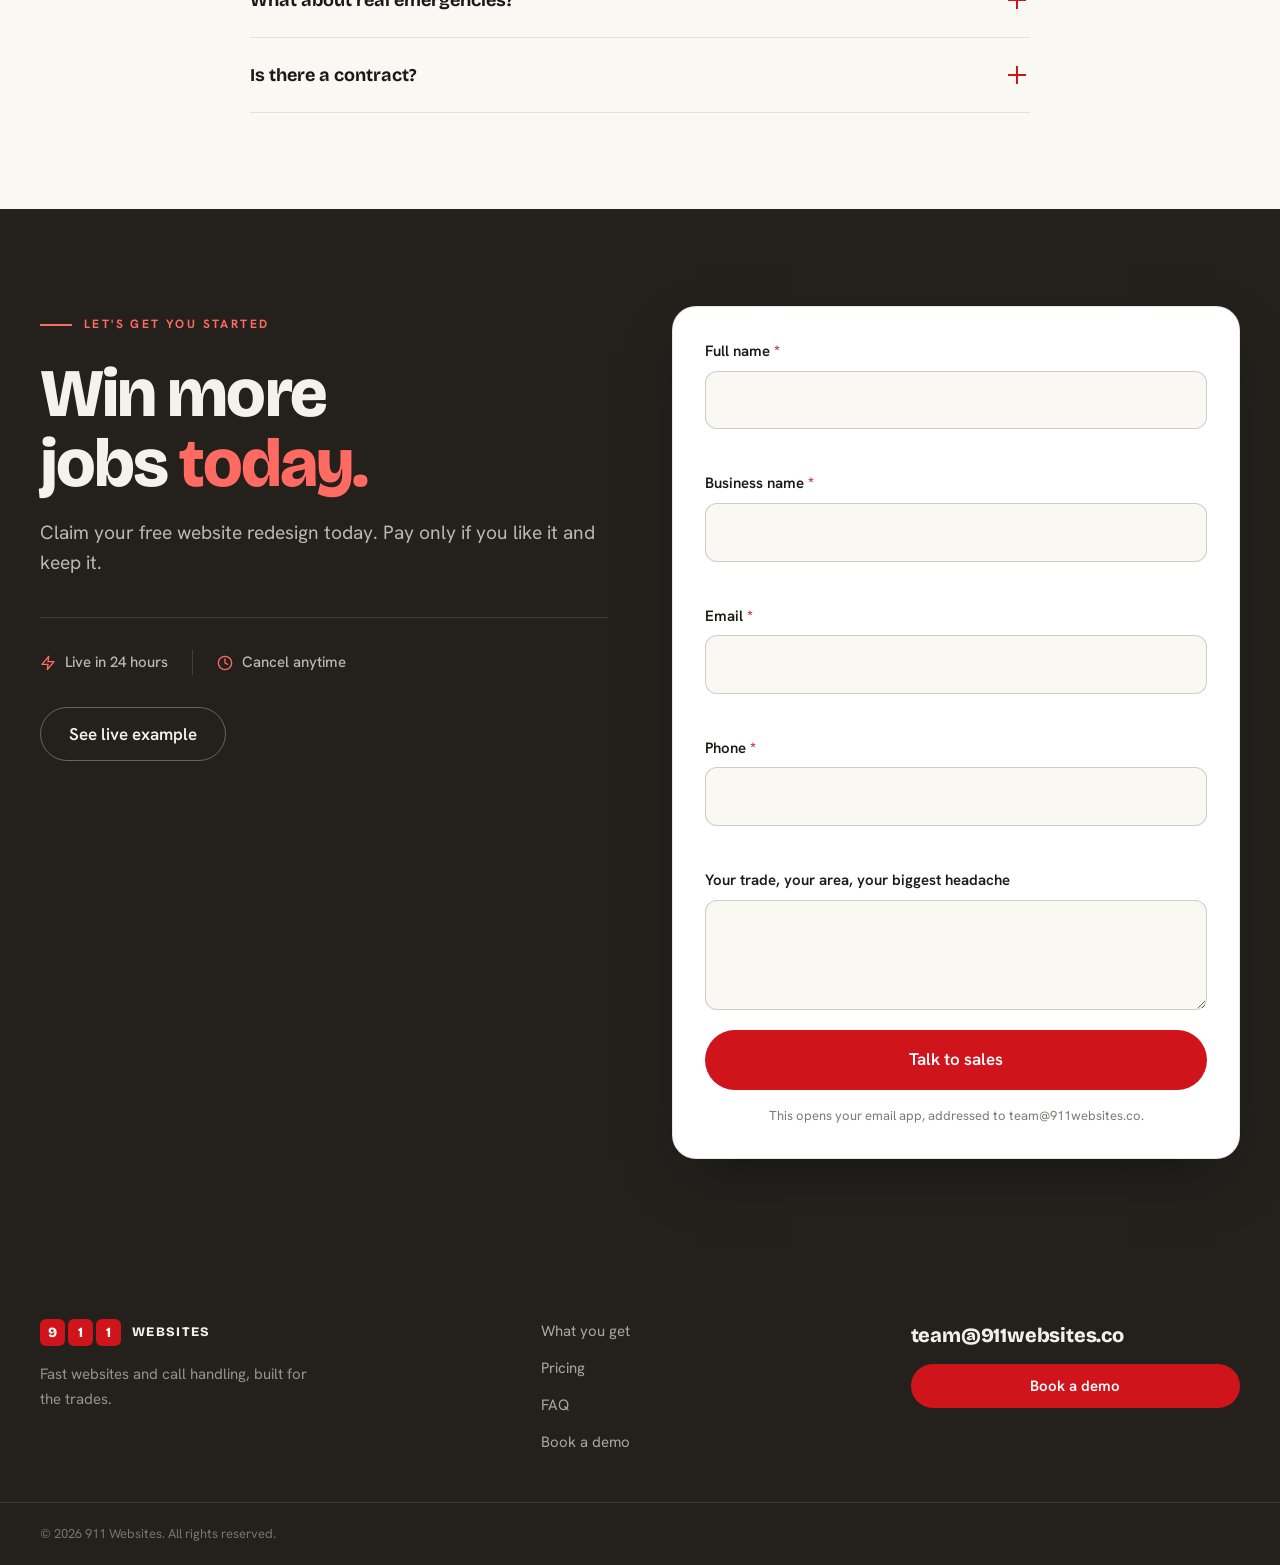
==== commit 8a2b1b7c: "Apply the three review points that were still outstanding Hero photo: the home hero still served con" ====
--- a/index.html
+++ b/index.html
@@ -4,13 +4,14 @@
   <meta charset="UTF-8" />
   <meta name="viewport" content="width=device-width, initial-scale=1.0" />
   <title data-i18n="h.meta.title">911 Websites: websites and a 24/7 receptionist for the trades</title>
+  <link rel="canonical" href="https://911websites.co/" />
   <meta name="description" data-i18n-content="h.meta.desc" content="Fast, professional websites and a 24/7 receptionist that answers, qualifies and books, built for trade businesses. Live in 24 hours, from $99 per month." />
   <meta name="theme-color" content="#FAF8F3" />
 
   <meta property="og:title" content="911 Websites: websites and a 24/7 receptionist for the trades" />
   <meta property="og:description" content="Fast, professional websites and a 24/7 receptionist that answers, qualifies and books, built for trade businesses. Live in 24 hours, from $99 per month." />
   <meta property="og:type" content="website" />
-  <meta property="og:url" content="https://911websites.co/" /><!-- TODO: confirm domain -->
+  <meta property="og:url" content="https://911websites.co/" />
 
   <link rel="icon" type="image/svg+xml" href="data:image/svg+xml,%3Csvg xmlns='http://www.w3.org/2000/svg' viewBox='0 0 52 18'%3E%3Crect x='0' y='0' width='15' height='18' rx='4' fill='%23ED1C24'/%3E%3Ctext x='7.5' y='13.5' font-family='Arial Black,Arial' font-size='12' font-weight='900' text-anchor='middle' fill='white'%3E9%3C/text%3E%3Crect x='18.5' y='0' width='15' height='18' rx='4' fill='%23ED1C24'/%3E%3Ctext x='26' y='13.5' font-family='Arial Black,Arial' font-size='12' font-weight='900' text-anchor='middle' fill='white'%3E1%3C/text%3E%3Crect x='37' y='0' width='15' height='18' rx='4' fill='%23ED1C24'/%3E%3Ctext x='44.5' y='13.5' font-family='Arial Black,Arial' font-size='12' font-weight='900' text-anchor='middle' fill='white'%3E1%3C/text%3E%3C/svg%3E" />
 
@@ -87,8 +88,8 @@
 
         <!-- Photo visual: a tradesperson at work, both pillars overlaid
              (call card = receptionist, chat bubble = website capture) -->
-        <aside class="hero-visual" data-reveal aria-label="A tradesperson at work while calls and web requests are handled automatically">
-          <img src="assets/img/contractor.jpg" alt="A home contractor standing by a residential electrical panel" data-niche-img data-i18n-alt="h.hero.imgalt" />
+        <aside class="hero-visual" data-reveal aria-label="Two painters at work while calls and web requests are handled automatically">
+          <img src="assets/img/painters-pair.jpg" alt="Two painters finishing a room, one rolling the wall from a stepladder" />
           <div class="float-card float-card--call" aria-hidden="true">
             <svg viewBox="0 0 24 24" fill="none" stroke="currentColor" stroke-width="2" stroke-linecap="round" stroke-linejoin="round"><path d="M22 16.9v3a2 2 0 0 1-2.2 2 19.8 19.8 0 0 1-8.6-3.1A19.5 19.5 0 0 1 4.7 12 19.8 19.8 0 0 1 1.6 3.4 2 2 0 0 1 3.6 1h3a2 2 0 0 1 2 1.7 12.8 12.8 0 0 0 .7 2.8 2 2 0 0 1-.5 2.1L7.9 8.1a16 16 0 0 0 6 6l1-1a2 2 0 0 1 2.1-.4 12.8 12.8 0 0 0 2.8.7A2 2 0 0 1 22 16.9z"/></svg>
             <span data-i18n="b.digest.r2">3 appointments booked into your calendar</span>
@@ -368,7 +369,6 @@
             </button>
           </div>
         </div>
-        <p class="proof__note" data-i18n="c.proof.note">Example testimonials, shown while we collect our first client stories.</p>
       </div>
     </section>
     <!-- CREDIBILITY (founder pedigree, text only, no logos) -->
--- a/assets/css/styles.css
+++ b/assets/css/styles.css
@@ -1313,7 +1313,7 @@
 
 /* ── LIVE EXAMPLE / BEFORE-AFTER ────────────────── */
 .cmp { padding: var(--s16) 0 var(--s24); }
-.cmp__head { max-width: 46rem; }
+.cmp__head { max-width: 46rem; margin-inline: auto; text-align: center; }
 .cmp__note {
   margin-top: var(--s8);
   padding-top: var(--s4);
@@ -1424,6 +1424,60 @@
   .cmp__panel { transition: none; }
 }
 
+
+/* ── LIVE EXAMPLE: Étienne's review ──────────────
+   "on comprend pas ce qu'on regarde", "la grille est bizarre, le texte
+   tout à gauche", "j'enlèverais quasiment tous les textes: ce qui est
+   payant c'est la frame", "les boutons font défaut". So: the copy is
+   centred and cut to one line, the frame carries the page, the toggle
+   is deliberate rather than default, and the pricing sits right under. */
+.cmp__tabs { display: flex; width: fit-content; margin-inline: auto; }
+.cmp__tab {
+  padding: 13px 34px;
+  font-size: var(--fs-body);
+  letter-spacing: -0.01em;
+}
+.cmp__tab[aria-selected="true"] {
+  box-shadow: 0 1px 2px rgba(28, 25, 20, .14), 0 0 0 1px rgba(28, 25, 20, .06);
+}
+.cmp__caption { margin-inline: auto; text-align: center; }
+.cmp__fine {
+  margin: var(--s4) auto 0;
+  max-width: 52ch;
+  text-align: center;
+  font-size: var(--fs-xs);
+  color: var(--text-3);
+  line-height: 1.5;
+}
+
+.cmp__plans {
+  display: grid;
+  gap: var(--s3);
+  margin-top: var(--s12);
+}
+.cmp__plan {
+  display: flex;
+  align-items: baseline;
+  justify-content: space-between;
+  gap: var(--s4);
+  padding: 20px var(--s6);
+  border: 1px solid var(--line);
+  border-radius: var(--r);
+  background: var(--surface);
+  transition: border-color var(--t), transform var(--t);
+}
+.cmp__plan:hover { border-color: var(--line-2); transform: translateY(-1px); }
+.cmp__plan--pick { border-color: var(--text); border-width: 2px; padding: 19px calc(var(--s6) - 1px); }
+.cmp__plan b { font-family: var(--font-display); font-size: var(--fs-h3); letter-spacing: -0.01em; }
+.cmp__price { font-family: var(--font-display); font-weight: 800; font-size: 1.5rem; letter-spacing: -0.02em; white-space: nowrap; }
+.cmp__price s { font-family: var(--font-body); font-size: var(--fs-sm); font-weight: 400; color: var(--text-3); text-decoration: none; margin-left: 4px; }
+.cmp__actions { justify-content: center; }
+
+@media (min-width: 760px) {
+  .cmp__plans { grid-template-columns: repeat(3, 1fr); }
+  .cmp__plan { flex-direction: column; align-items: flex-start; gap: var(--s2); }
+}
+
 /* ════════════════════════════════════════════════
    BREAKPOINT 768
 ════════════════════════════════════════════════ */
